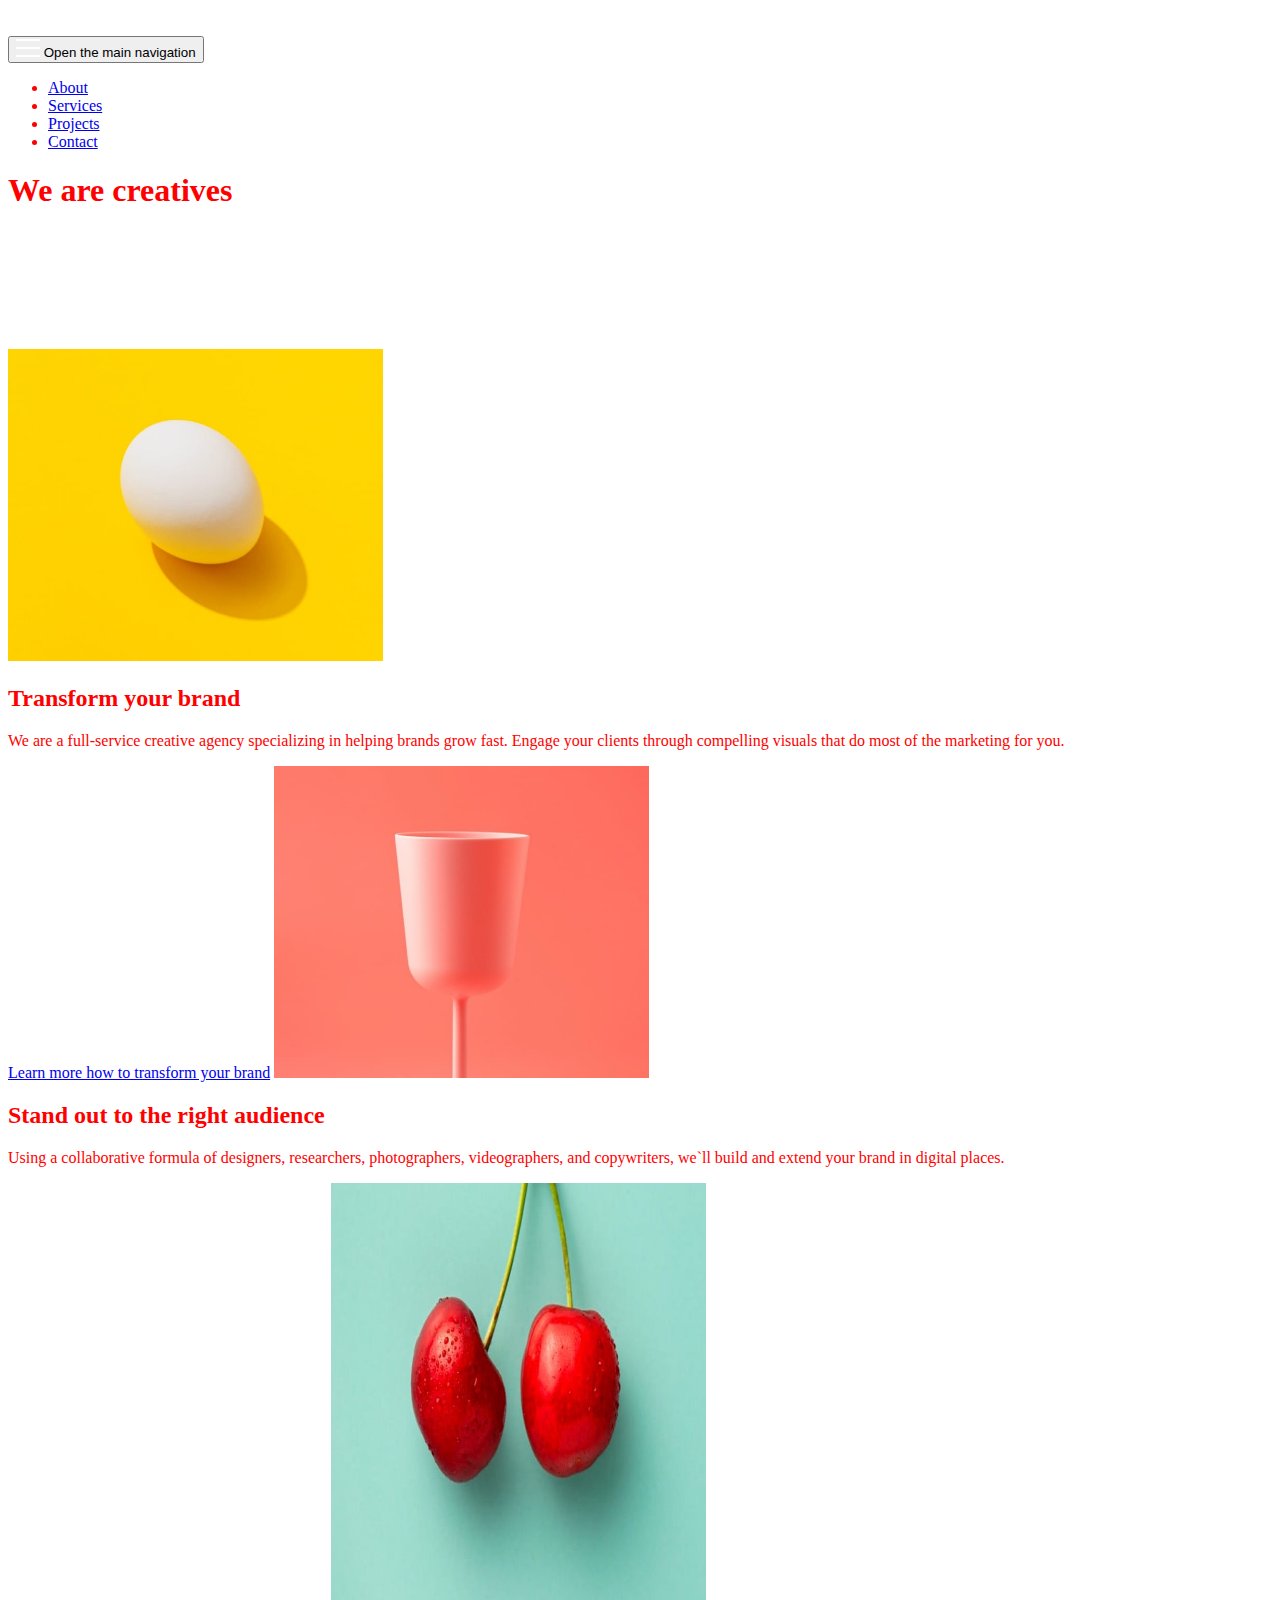
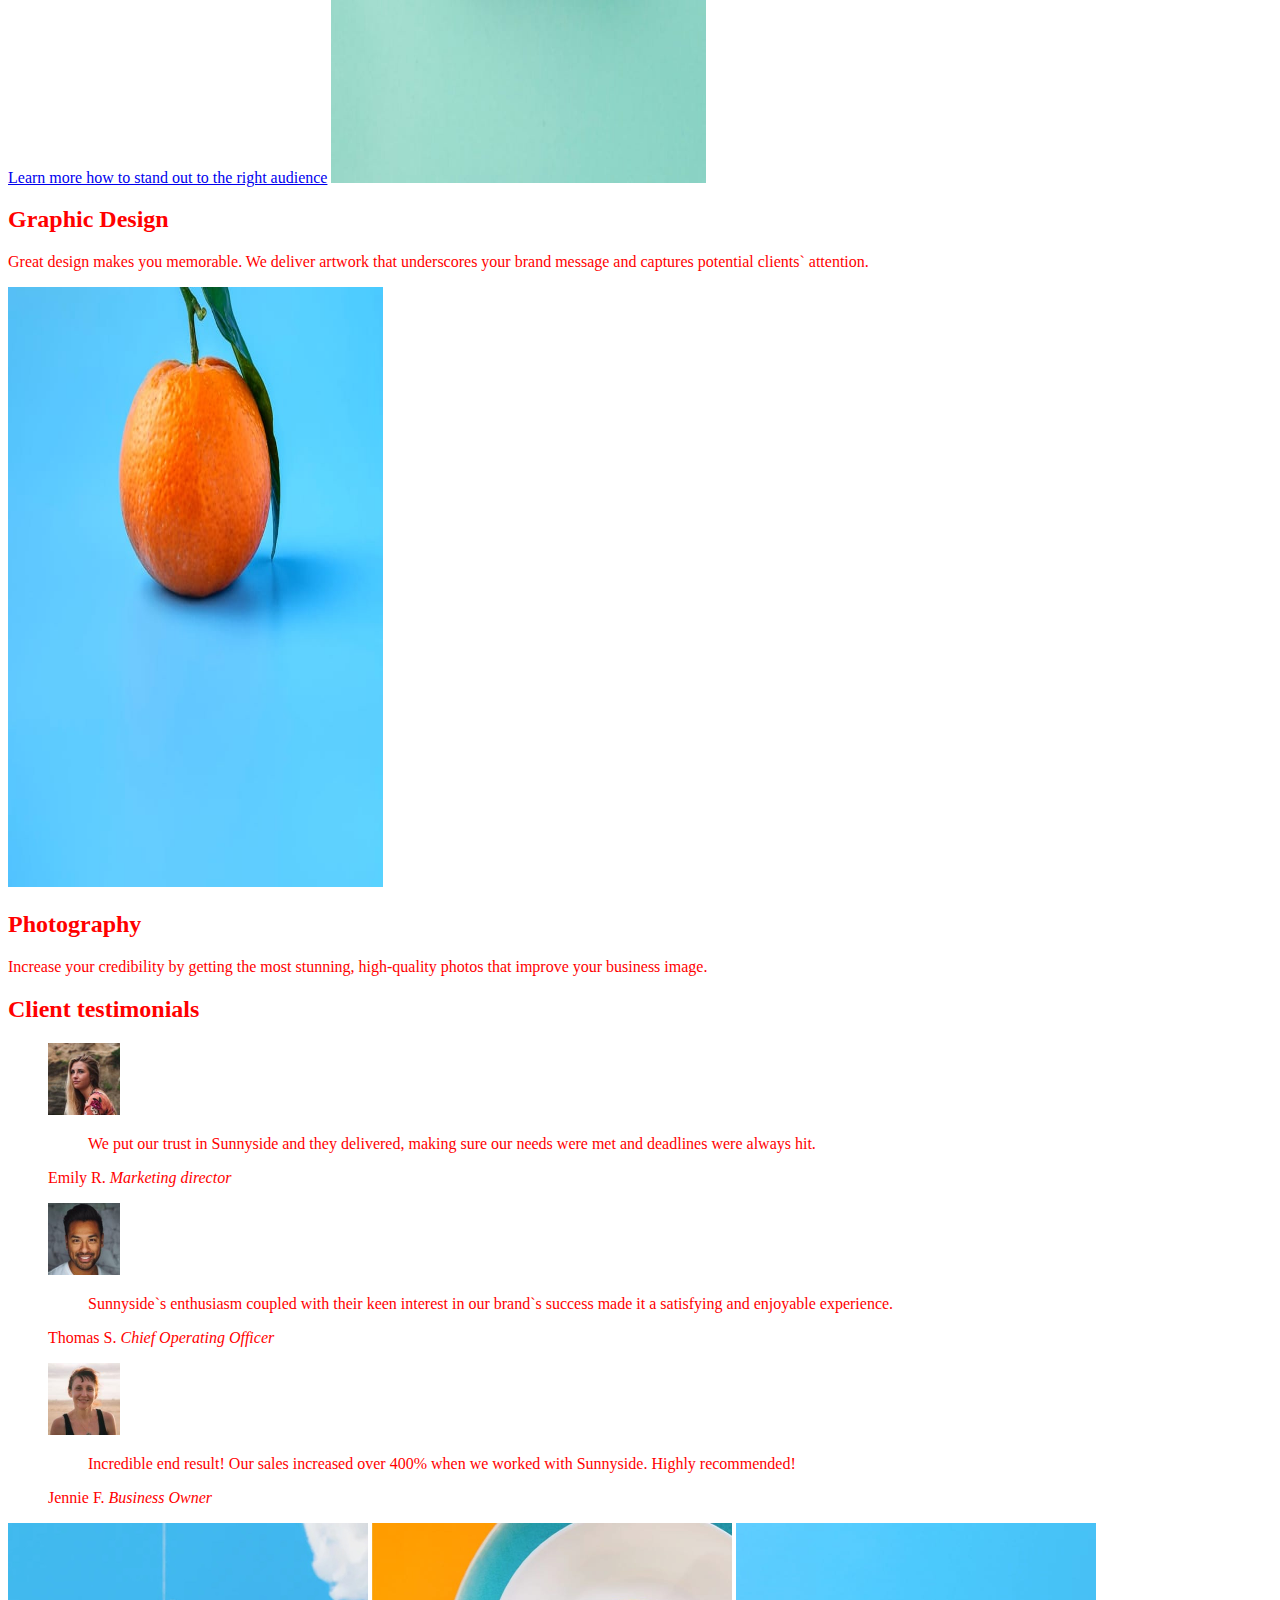
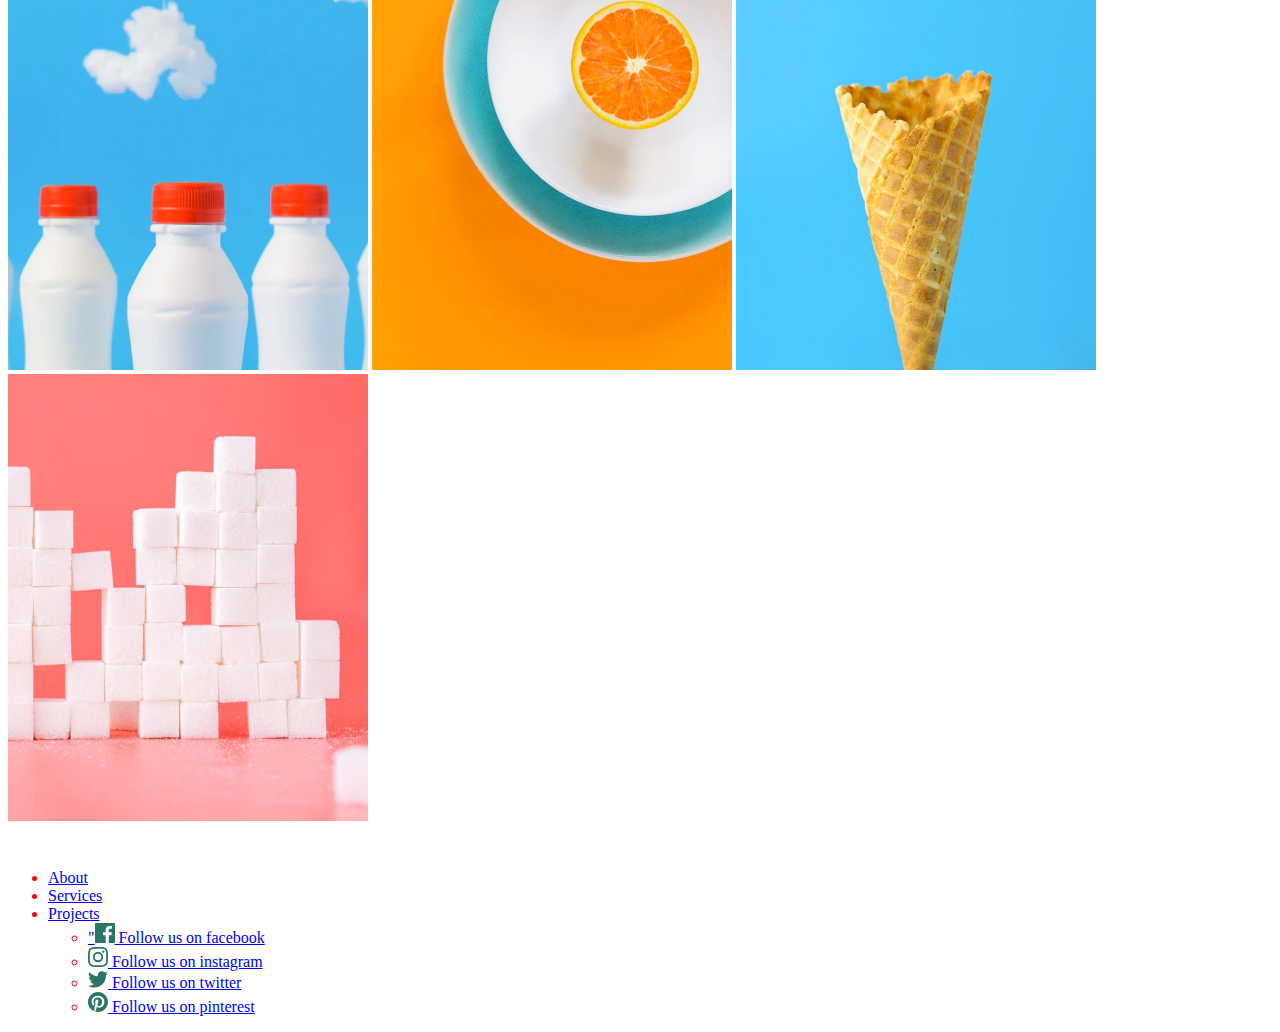
==== index.html @ 3a220e20 "chgg" ====
<!DOCTYPE html>
<html lang="en">
<head>
    <meta charset="UTF-8">
    <meta http-equiv="X-UA-Compatible" content="IE=edge">
    <meta name="viewport" content="width=device-width, initial-scale=1.0">
    <link rel="stylesheet" href="style.css">
    <title>Sunnyside</title>
</head>
<body >
    <header>
        <svg width="124" height="24" xmlns="http://www.w3.org/2000/svg"><path d="M5.857 18.708c1.638 0 2.995-.36 4.07-1.08 1.075-.721 1.613-1.769 1.613-3.144-.083-1.855-1.464-3.246-4.144-4.173l-1.44-.597c-.314-.1-.538-.198-.67-.298a.45.45 0 01-.198-.373c0-.414.273-.62.819-.62.678 0 1.182.347 1.513 1.043l3.698-1.044c-.893-2.22-2.614-3.329-5.162-3.329-1.522 0-2.788.398-3.797 1.193C1.15 7.08.645 8.116.645 9.39c0 .398.058.766.174 1.106.116.34.29.638.521.894.232.257.455.48.67.671.215.19.488.369.82.534.33.166.582.286.756.36.174.075.41.162.707.261l.422.15 1.49.546c.363.133.6.244.707.335a.449.449 0 01.16.36c0 .431-.404.647-1.215.647-1.191 0-1.903-.53-2.134-1.59L0 14.509c.463 2.8 2.416 4.2 5.857 4.2zm11.636 0c1.638 0 2.845-.63 3.623-1.888v1.615h5.112V5.366h-5.112v7.156c0 1.474-.505 2.21-1.514 2.21-1.026 0-1.539-.736-1.539-2.21V5.366h-5.112v7.653c0 3.793 1.514 5.69 4.542 5.69zm16.103-.273V11.28c0-1.475.504-2.212 1.513-2.212 1.026 0 1.54.737 1.54 2.212v7.155h5.111v-7.652c0-3.793-1.513-5.69-4.541-5.69-1.638 0-2.846.63-3.623 1.888V5.366h-5.113v13.069h5.113zm15.383 0V11.28c0-1.475.504-2.212 1.514-2.212 1.025 0 1.538.737 1.538 2.212v7.155h5.113v-7.652c0-3.793-1.514-5.69-4.542-5.69-1.638 0-2.846.63-3.623 1.888V5.366h-5.113v13.069h5.113zM64.958 24l8.289-18.634H67.91l-2.532 6.684-2.258-6.684h-5.584l5.435 11.802L59.944 24h5.014zm13.67-5.292c1.638 0 2.995-.36 4.07-1.08 1.076-.721 1.614-1.769 1.614-3.144-.083-1.855-1.465-3.246-4.145-4.173l-1.44-.597c-.314-.1-.537-.198-.67-.298a.45.45 0 01-.198-.373c0-.414.273-.62.819-.62.678 0 1.183.347 1.514 1.043l3.698-1.044c-.894-2.22-2.614-3.329-5.162-3.329-1.522 0-2.788.398-3.797 1.193-1.01.795-1.514 1.83-1.514 3.105 0 .398.058.766.173 1.106.116.34.29.638.522.894.231.257.455.48.67.671.215.19.488.369.819.534.33.166.583.286.757.36.173.075.41.162.707.261l.422.15 1.489.546c.364.133.6.244.707.335a.449.449 0 01.161.36c0 .431-.405.647-1.216.647-1.19 0-1.902-.53-2.134-1.59l-3.723.844c.464 2.8 2.416 4.2 5.857 4.2zm9.8-14.137c.91 0 1.613-.215 2.11-.646.495-.43.744-.977.744-1.64 0-.678-.24-1.23-.72-1.651C90.082.21 89.371 0 88.428 0c-.943 0-1.655.211-2.135.634-.48.422-.72.973-.72 1.652 0 .662.249 1.209.745 1.64.497.43 1.2.645 2.11.645zm2.556 13.864V5.366H85.87v13.069h5.113zm7.74.273c1.737 0 2.977-.63 3.722-1.888v1.615h5.112V.472h-5.112v6.534c-.745-1.275-1.985-1.913-3.723-1.913-1.753 0-3.214.642-4.38 1.926-1.166 1.283-1.75 2.91-1.75 4.882 0 1.97.584 3.598 1.75 4.882 1.166 1.283 2.627 1.925 4.38 1.925zm1.39-3.9c-.729 0-1.312-.274-1.75-.82-.439-.547-.658-1.243-.658-2.087 0-.845.215-1.54.645-2.087.447-.547 1.034-.82 1.762-.82s1.311.273 1.75.82c.438.546.657 1.242.657 2.087 0 .844-.219 1.54-.657 2.087-.439.546-1.022.82-1.75.82zm16.698 3.9c2.597 0 4.624-.754 6.08-2.26l-2.11-2.833c-1.042.845-2.217 1.267-3.524 1.267-.992 0-1.799-.224-2.42-.67-.62-.448-.93-.879-.93-1.293h9.604c.083-.298.124-.687.124-1.167 0-2.054-.674-3.677-2.022-4.87-1.349-1.193-3.073-1.789-5.175-1.789-2.25 0-4.028.671-5.335 2.013-1.307 1.341-1.961 2.956-1.961 4.844 0 1.938.69 3.549 2.072 4.833 1.382 1.283 3.247 1.925 5.597 1.925zm2.208-8.149h-5.112c.033-.613.298-1.08.794-1.404.496-.323 1.084-.484 1.762-.484.678 0 1.266.165 1.762.497.497.331.761.795.794 1.391z" fill="#FFF" fill-rule="nonzero"/></svg>
    <nav>
        <button type="button">
            <svg width="24" height="18" xmlns="http://www.w3.org/2000/svg">
                <path d="M24 16v2H0v-2h24zm0-8v2H0V8h24zm0-8v2H0V0h24z" fill="#FFF" fill-rule="evenodd"/>
            </svg>
            Open the main navigation
        </button>
        <ul>
            <li>
                <a href="#about">About</a>
            </li>
            <li>
                <a href="#services">Services</a>
            </li>
            <li>
                <a href="#projects">Projects</a>
            </li>
            <li>
                <a href="#contact">Contact</a>
            </li>
        </ul>
    </nav>
</header>
<main  aria-label="main">
    <section>
    <h1>We are creatives</h1>
    <svg width="36" height="114" xmlns="http://www.w3.org/2000/svg">
        <g stroke="#FFF" stroke-width="6" fill="none" fill-rule="evenodd" stroke-linecap="round" stroke-linejoin="round">
            <path d="M18 3v100M3 95.484l15 15 15-15"/>
        </g>
    </svg>
</section>
        <picture>
            <source media="(min-width: 800px)" srcset="assets/desktop/image-transform.jpg">
            <img src="assets/mobile/image-transform.jpg" width="375" height="312" alt="picture of an egg">
        </picture>

        <h2>
            Transform your brand
        </h2>
        <p>We are a full-service creative agency specializing in helping brands grow fast. 
            Engage your clients through compelling visuals that do most of the marketing for you.
        </p>
        <a href="#more">Learn more how to transform your brand</a>
        
        <picture>
            <source media="(min-width: 800px)" srcset="assets/desktop/image-stand-out.jpg">
            <img src="assets/mobile/image-stand-out.jpg" width="375" height="312" alt="stand out">
        </picture>
        <h2>
            Stand out to the right audience
        </h2>
        <p>Using a collaborative formula of designers, researchers, photographers, videographers, 
            and copywriters, we`ll build and extend your brand in digital places.
        </p>
        <a href="#more">Learn more how to stand out to the right audience</a>

        <picture>
            <source media="(min-width: 800px)" srcset="assets/desktop/image-graphic-design.jpg">
            <img src="assets/mobile/image-graphic-design.jpg" width="375" height="600" alt="graphic design">
        </picture>
        <h2>
            Graphic Design
        </h2>
        <p>Great design makes you memorable. We deliver artwork that underscores your brand message and captures 
                potential clients` attention.
        </p>
        <picture>
            <source media="(min-width: 800px)" srcset="assets/desktop/image-photography.jpg">
            <img src="assets/mobile/image-photography.jpg" width="375" height="600" alt="photo">
        </picture>
        <h2>
            Photography
        </h2>
         <p>
             Increase your credibility by getting the most stunning, high-quality photos that improve your business image.
        </p>

        <h2>Client testimonials</h2>
        <figure>
            <img src="assets/image-emily.jpg" width="72" height="72" alt="Emily R.">
        <blockquote>
            <p>We put our trust in Sunnyside and they delivered, making sure our needs were met and deadlines were always hit.</p>
        </blockquote>
                <figcaption>Emily R.
                    <cite>Marketing director</cite>
                </figcaption>
        </figure>
        

        <figure>
            <img src="assets/image-thomas.jpg" width="72" height="72" alt="Thomas S.">
        <blockquote>
            <p>Sunnyside`s enthusiasm coupled with their keen interest in our brand`s success made it a satisfying and enjoyable experience.</p>
        </blockquote>
                    <figcaption>Thomas S.
                        <cite>Chief Operating Officer</cite>
                    </figcaption>
                    
        </figure>

        <figure>
            <img src="assets/image-jennie.jpg" width="72" height="72" alt="Jennie F.">
        <blockquote>
            <p>Incredible end result! Our sales increased over 400% when we worked with Sunnyside. Highly recommended!</p>
        </blockquote>
                <figcaption>
                    Jennie F.
                    <cite>Business Owner</cite>
                </figcaption>
    </figure>

    <section>
        <picture>
            <source media="(min-width: 800px)" srcset="assets/desktop/image-gallery-milkbottles.jpg" width="360" height="447">
            <img src="assets/mobile/image-gallery-milkbottles.jpg" width="188" height="188" alt="milk">
        </picture>
        <picture>
            <source media="(min-width: 800px)" srcset="assets/desktop/image-gallery-orange.jpg" width="360" height="447">
            <img src="assets/mobile/image-gallery-orange.jpg" width="188" height="188" alt="orange">
        </picture>
        <picture>
            <source media="(min-width: 800px)" srcset="assets/desktop/image-gallery-cone.jpg" width="360" height="447">
            <img src="assets/mobile/image-gallery-cone.jpg"  width="188" height="188" alt="cone">
        </picture>
        <picture>
            <source media="(min-width: 800px)" srcset="assets/desktop/image-gallery-sugar-cubes.jpg" width="360" height="447">
            <img src="assets/mobile/image-gallery-sugar-cubes.jpg"  width="188" height="188" alt="sugar">
        </picture>
    </section>
        
</main>

<footer  aria-label="footer">
   <svg width="124" height="24" xmlns="http://www.w3.org/2000/svg"><path d="M5.857 18.708c1.638 0 2.995-.36 4.07-1.08 1.075-.721 1.613-1.769 1.613-3.144-.083-1.855-1.464-3.246-4.144-4.173l-1.44-.597c-.314-.1-.538-.198-.67-.298a.45.45 0 01-.198-.373c0-.414.273-.62.819-.62.678 0 1.182.347 1.513 1.043l3.698-1.044c-.893-2.22-2.614-3.329-5.162-3.329-1.522 0-2.788.398-3.797 1.193C1.15 7.08.645 8.116.645 9.39c0 .398.058.766.174 1.106.116.34.29.638.521.894.232.257.455.48.67.671.215.19.488.369.82.534.33.166.582.286.756.36.174.075.41.162.707.261l.422.15 1.49.546c.363.133.6.244.707.335a.449.449 0 01.16.36c0 .431-.404.647-1.215.647-1.191 0-1.903-.53-2.134-1.59L0 14.509c.463 2.8 2.416 4.2 5.857 4.2zm11.636 0c1.638 0 2.845-.63 3.623-1.888v1.615h5.112V5.366h-5.112v7.156c0 1.474-.505 2.21-1.514 2.21-1.026 0-1.539-.736-1.539-2.21V5.366h-5.112v7.653c0 3.793 1.514 5.69 4.542 5.69zm16.103-.273V11.28c0-1.475.504-2.212 1.513-2.212 1.026 0 1.54.737 1.54 2.212v7.155h5.111v-7.652c0-3.793-1.513-5.69-4.541-5.69-1.638 0-2.846.63-3.623 1.888V5.366h-5.113v13.069h5.113zm15.383 0V11.28c0-1.475.504-2.212 1.514-2.212 1.025 0 1.538.737 1.538 2.212v7.155h5.113v-7.652c0-3.793-1.514-5.69-4.542-5.69-1.638 0-2.846.63-3.623 1.888V5.366h-5.113v13.069h5.113zM64.958 24l8.289-18.634H67.91l-2.532 6.684-2.258-6.684h-5.584l5.435 11.802L59.944 24h5.014zm13.67-5.292c1.638 0 2.995-.36 4.07-1.08 1.076-.721 1.614-1.769 1.614-3.144-.083-1.855-1.465-3.246-4.145-4.173l-1.44-.597c-.314-.1-.537-.198-.67-.298a.45.45 0 01-.198-.373c0-.414.273-.62.819-.62.678 0 1.183.347 1.514 1.043l3.698-1.044c-.894-2.22-2.614-3.329-5.162-3.329-1.522 0-2.788.398-3.797 1.193-1.01.795-1.514 1.83-1.514 3.105 0 .398.058.766.173 1.106.116.34.29.638.522.894.231.257.455.48.67.671.215.19.488.369.819.534.33.166.583.286.757.36.173.075.41.162.707.261l.422.15 1.489.546c.364.133.6.244.707.335a.449.449 0 01.161.36c0 .431-.405.647-1.216.647-1.19 0-1.902-.53-2.134-1.59l-3.723.844c.464 2.8 2.416 4.2 5.857 4.2zm9.8-14.137c.91 0 1.613-.215 2.11-.646.495-.43.744-.977.744-1.64 0-.678-.24-1.23-.72-1.651C90.082.21 89.371 0 88.428 0c-.943 0-1.655.211-2.135.634-.48.422-.72.973-.72 1.652 0 .662.249 1.209.745 1.64.497.43 1.2.645 2.11.645zm2.556 13.864V5.366H85.87v13.069h5.113zm7.74.273c1.737 0 2.977-.63 3.722-1.888v1.615h5.112V.472h-5.112v6.534c-.745-1.275-1.985-1.913-3.723-1.913-1.753 0-3.214.642-4.38 1.926-1.166 1.283-1.75 2.91-1.75 4.882 0 1.97.584 3.598 1.75 4.882 1.166 1.283 2.627 1.925 4.38 1.925zm1.39-3.9c-.729 0-1.312-.274-1.75-.82-.439-.547-.658-1.243-.658-2.087 0-.845.215-1.54.645-2.087.447-.547 1.034-.82 1.762-.82s1.311.273 1.75.82c.438.546.657 1.242.657 2.087 0 .844-.219 1.54-.657 2.087-.439.546-1.022.82-1.75.82zm16.698 3.9c2.597 0 4.624-.754 6.08-2.26l-2.11-2.833c-1.042.845-2.217 1.267-3.524 1.267-.992 0-1.799-.224-2.42-.67-.62-.448-.93-.879-.93-1.293h9.604c.083-.298.124-.687.124-1.167 0-2.054-.674-3.677-2.022-4.87-1.349-1.193-3.073-1.789-5.175-1.789-2.25 0-4.028.671-5.335 2.013-1.307 1.341-1.961 2.956-1.961 4.844 0 1.938.69 3.549 2.072 4.833 1.382 1.283 3.247 1.925 5.597 1.925zm2.208-8.149h-5.112c.033-.613.298-1.08.794-1.404.496-.323 1.084-.484 1.762-.484.678 0 1.266.165 1.762.497.497.331.761.795.794 1.391z" fill="#FFF" fill-rule="nonzero"/></svg>
    <ul>
        <li>
            <a href="#about">About</a>
        </li>
        <li>
            <a href="#services">Services</a>
        </li>
        <li>
            <a href="#projects">Projects</a>
        </li>

        <nav aria-label="social">
            <ul>
                <li>
                    <a href="https://www.facebook.com/" target="blank">
                        "<svg width="20" height="20" xmlns="http://www.w3.org/2000/svg">
                            <path d="M18.896 0H1.104C.494 0 0 .494 0 1.104v17.793C0 19.506.494 20 1.104 20h9.58v-7.745H8.076V9.237h2.606V7.01c0-2.583 1.578-3.99 3.883-3.99 1.104 0 2.052.082 2.329.119v2.7h-1.598c-1.254 0-1.496.597-1.496 1.47v1.928h2.989l-.39 3.018h-2.6V20h5.098c.608 0 1.102-.494 1.102-1.104V1.104C20 .494 19.506 0 18.896 0z" fill="#2C7566" fill-rule="nonzero"/>
                        </svg>
                    Follow us on facebook</a>
                </li>
                <li>
                    <a href="https://www.instagram.com/" target="blank">
                        <svg width="20" height="20" xmlns="http://www.w3.org/2000/svg">
                            <path d="M10 1.802c2.67 0 2.987.01 4.042.059 2.71.123 3.975 1.409 4.099 4.099.048 1.054.057 1.37.057 4.04 0 2.672-.01 2.988-.057 4.042-.124 2.687-1.387 3.975-4.1 4.099-1.054.048-1.37.058-4.041.058-2.67 0-2.987-.01-4.04-.058-2.718-.124-3.977-1.416-4.1-4.1-.048-1.054-.058-1.37-.058-4.041 0-2.67.01-2.986.058-4.04.124-2.69 1.387-3.977 4.1-4.1 1.054-.048 1.37-.058 4.04-.058zM10 0C7.284 0 6.944.012 5.877.06 2.246.227.227 2.242.061 5.877.01 6.944 0 7.284 0 10s.012 3.057.06 4.123c.167 3.632 2.182 5.65 5.817 5.817 1.067.048 1.407.06 4.123.06s3.057-.012 4.123-.06c3.629-.167 5.652-2.182 5.816-5.817.05-1.066.061-1.407.061-4.123s-.012-3.056-.06-4.122C19.777 2.249 17.76.228 14.124.06 13.057.01 12.716 0 10 0zm0 4.865a5.135 5.135 0 100 10.27 5.135 5.135 0 000-10.27zm0 8.468a3.333 3.333 0 110-6.666 3.333 3.333 0 010 6.666zm5.338-9.87a1.2 1.2 0 100 2.4 1.2 1.2 0 000-2.4z" fill="#2C7566" fill-rule="nonzero"/>
                        </svg>
                        Follow us on instagram
                    </a>
                </li>
                <li>
                    <a href="https://www.twitter.com/" target="blank"><svg width="20" height="17" xmlns="http://www.w3.org/2000/svg">
                        <path d="M20 2.172a8.192 8.192 0 01-2.357.646 4.11 4.11 0 001.805-2.27 8.22 8.22 0 01-2.606.996A4.096 4.096 0 0013.847.248c-2.65 0-4.596 2.472-3.998 5.037A11.648 11.648 0 011.392 1a4.109 4.109 0 001.27 5.478 4.086 4.086 0 01-1.858-.513c-.045 1.9 1.318 3.679 3.291 4.075a4.113 4.113 0 01-1.853.07 4.106 4.106 0 003.833 2.849A8.25 8.25 0 010 14.658a11.616 11.616 0 006.29 1.843c7.618 0 11.923-6.434 11.663-12.205A8.354 8.354 0 0020 2.172z" fill="#2C7566" fill-rule="nonzero"/>
                    </svg>
                    Follow us on twitter</a>
                </li>
                <li>
                    <a href="https://www.pinterest.com/" target="blank"><svg width="20" height="20" xmlns="http://www.w3.org/2000/svg">
                        <path d="M10 0C4.477 0 0 4.477 0 10c0 4.237 2.636 7.855 6.356 9.312-.088-.791-.167-2.005.035-2.868.181-.78 1.172-4.97 1.172-4.97s-.299-.6-.299-1.486c0-1.39.806-2.428 1.81-2.428.852 0 1.264.64 1.264 1.408 0 .858-.546 2.14-.828 3.33-.236.995.5 1.807 1.48 1.807 1.778 0 3.144-1.874 3.144-4.58 0-2.393-1.72-4.068-4.176-4.068-2.845 0-4.516 2.135-4.516 4.34 0 .859.331 1.781.745 2.281a.3.3 0 01.069.288l-.278 1.133c-.044.183-.145.223-.335.134-1.249-.581-2.03-2.407-2.03-3.874 0-3.154 2.292-6.052 6.608-6.052 3.469 0 6.165 2.473 6.165 5.776 0 3.447-2.173 6.22-5.19 6.22-1.013 0-1.965-.525-2.291-1.148l-.623 2.378c-.226.869-.835 1.958-1.244 2.621.937.29 1.931.446 2.962.446 5.523 0 10-4.477 10-10S15.523 0 10 0z" fill="#2C7566" fill-rule="nonzero"/>
                    </svg>
                    Follow us on pinterest</a>
                </li>
            </ul>
        </nav>
</footer>

</body>
</html>
---- style.css ----
html {
    color:red
}
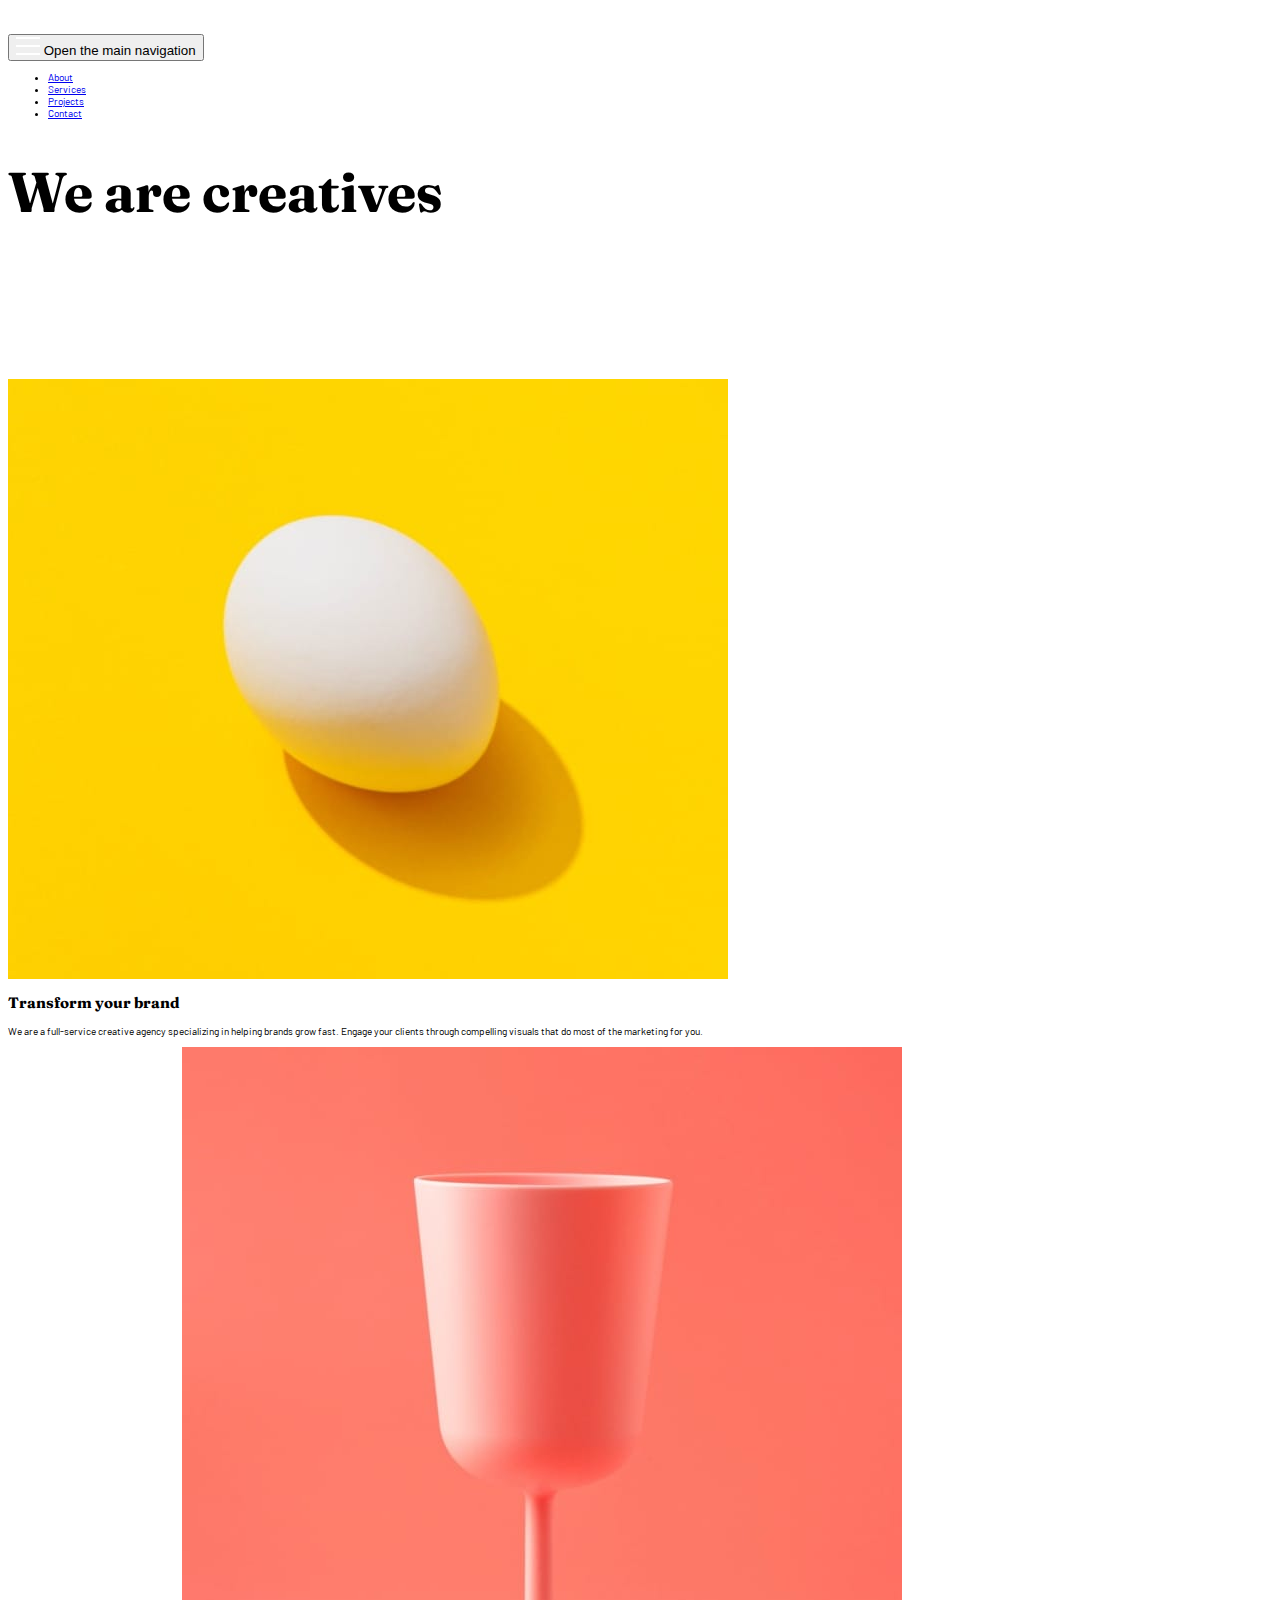
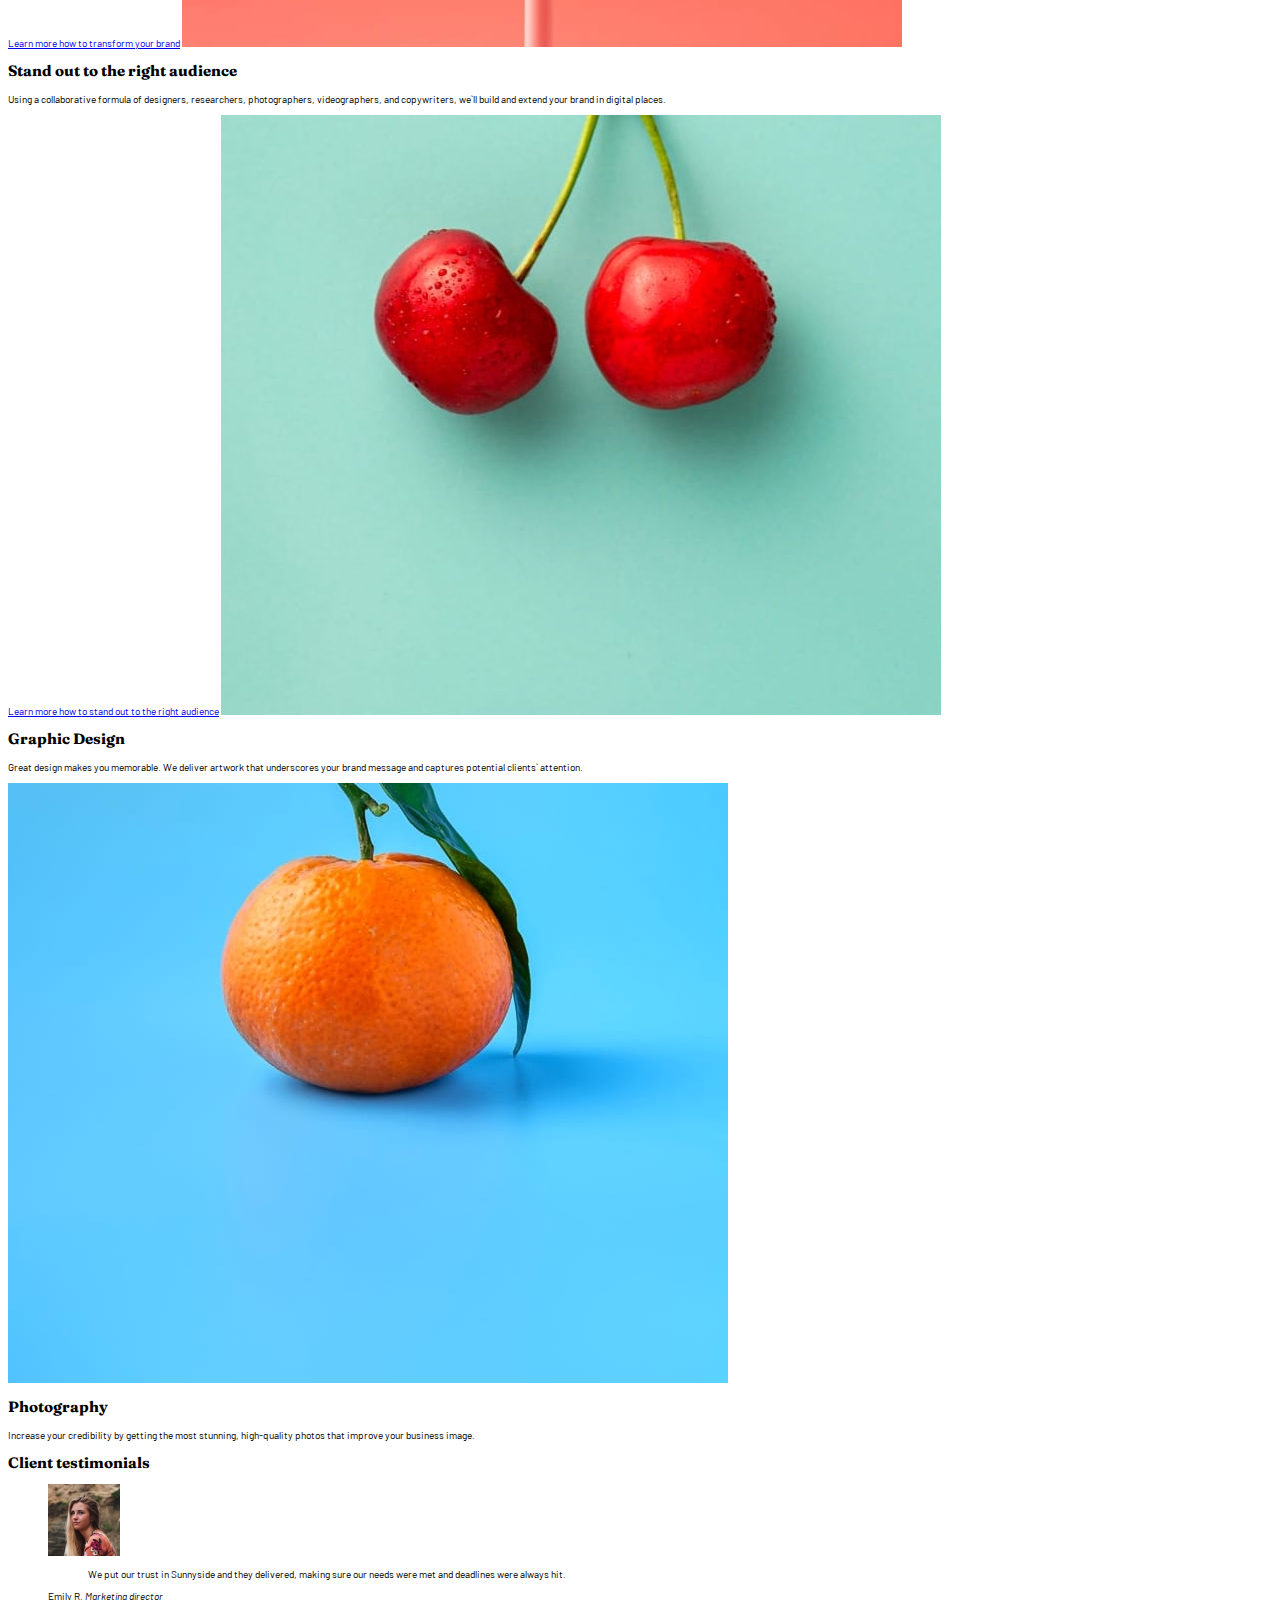
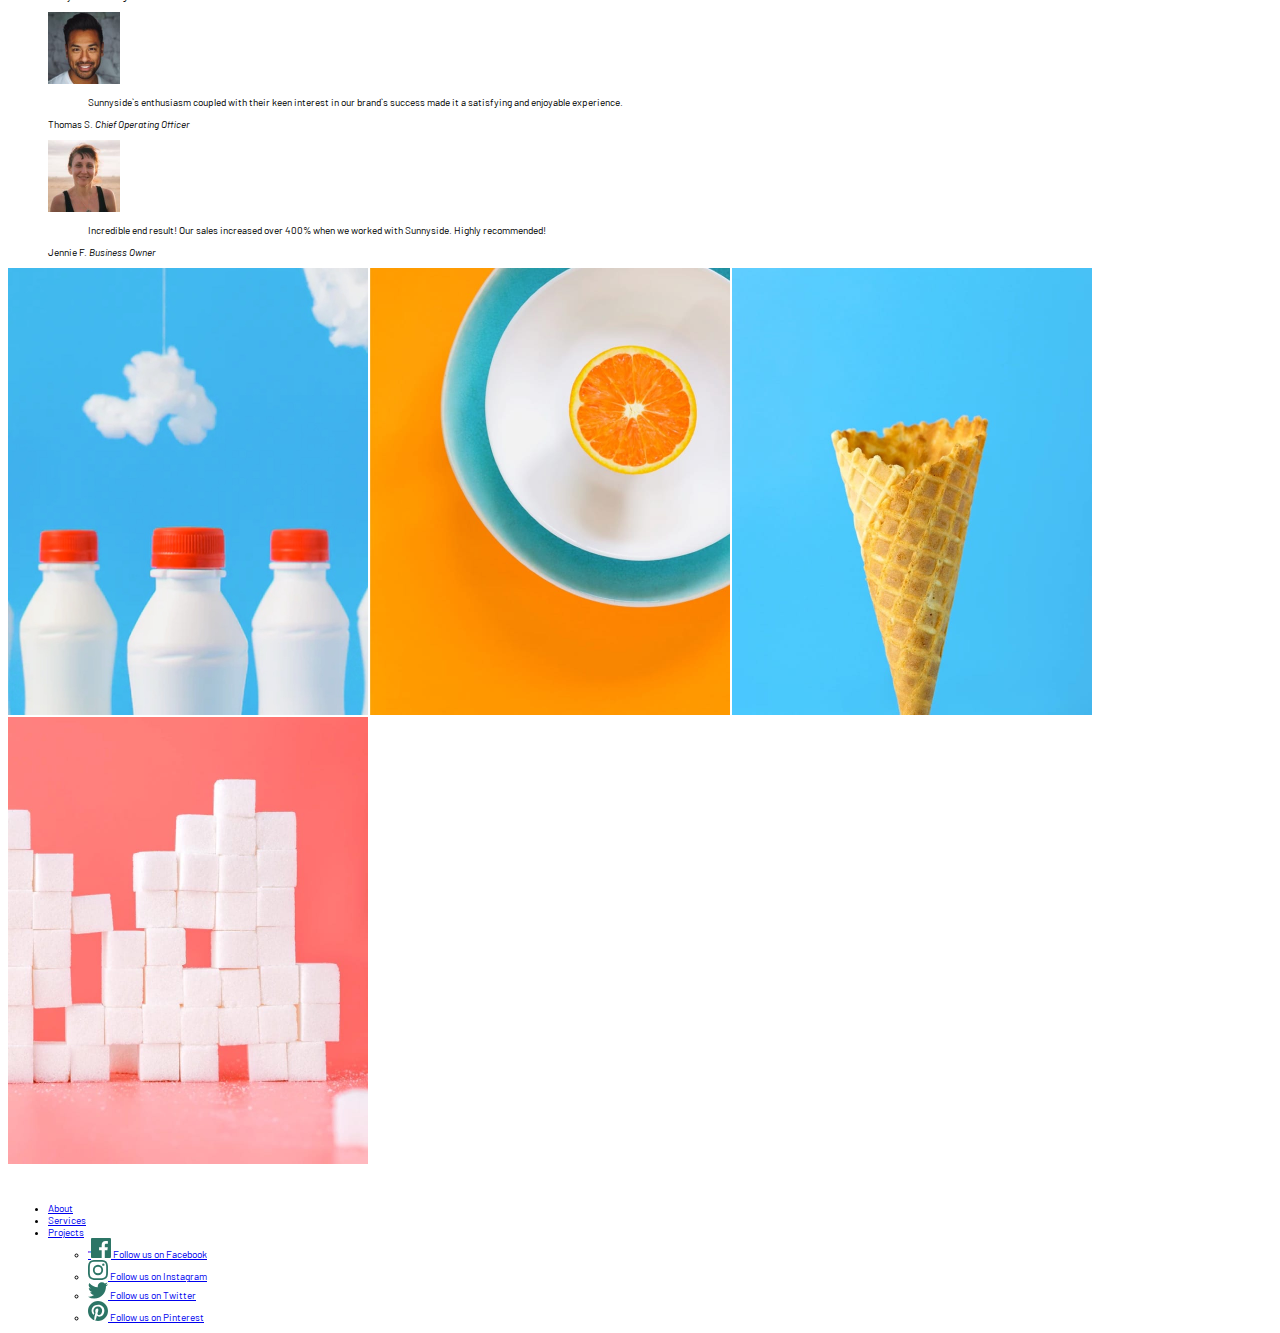
==== commit f95fa6a9: "chng" ====
--- a/index.html
+++ b/index.html
@@ -4,13 +4,17 @@
     <meta charset="UTF-8">
     <meta http-equiv="X-UA-Compatible" content="IE=edge">
     <meta name="viewport" content="width=device-width, initial-scale=1.0">
+    <title>Sunnyside</title>
+    <link rel="preconnect" href="https://fonts.googleapis.com">
+    <link rel="preconnect" href="https://fonts.gstatic.com" crossorigin>
+    <link href="https://fonts.googleapis.com/css2?family=Barlow:wght@600&family=Fraunces:wght@700;900&display=swap" rel="stylesheet">
     <link rel="stylesheet" href="style.css">
-    <title>Sunnyside</title>
 </head>
+
 <body >
     <header>
         <svg width="124" height="24" xmlns="http://www.w3.org/2000/svg"><path d="M5.857 18.708c1.638 0 2.995-.36 4.07-1.08 1.075-.721 1.613-1.769 1.613-3.144-.083-1.855-1.464-3.246-4.144-4.173l-1.44-.597c-.314-.1-.538-.198-.67-.298a.45.45 0 01-.198-.373c0-.414.273-.62.819-.62.678 0 1.182.347 1.513 1.043l3.698-1.044c-.893-2.22-2.614-3.329-5.162-3.329-1.522 0-2.788.398-3.797 1.193C1.15 7.08.645 8.116.645 9.39c0 .398.058.766.174 1.106.116.34.29.638.521.894.232.257.455.48.67.671.215.19.488.369.82.534.33.166.582.286.756.36.174.075.41.162.707.261l.422.15 1.49.546c.363.133.6.244.707.335a.449.449 0 01.16.36c0 .431-.404.647-1.215.647-1.191 0-1.903-.53-2.134-1.59L0 14.509c.463 2.8 2.416 4.2 5.857 4.2zm11.636 0c1.638 0 2.845-.63 3.623-1.888v1.615h5.112V5.366h-5.112v7.156c0 1.474-.505 2.21-1.514 2.21-1.026 0-1.539-.736-1.539-2.21V5.366h-5.112v7.653c0 3.793 1.514 5.69 4.542 5.69zm16.103-.273V11.28c0-1.475.504-2.212 1.513-2.212 1.026 0 1.54.737 1.54 2.212v7.155h5.111v-7.652c0-3.793-1.513-5.69-4.541-5.69-1.638 0-2.846.63-3.623 1.888V5.366h-5.113v13.069h5.113zm15.383 0V11.28c0-1.475.504-2.212 1.514-2.212 1.025 0 1.538.737 1.538 2.212v7.155h5.113v-7.652c0-3.793-1.514-5.69-4.542-5.69-1.638 0-2.846.63-3.623 1.888V5.366h-5.113v13.069h5.113zM64.958 24l8.289-18.634H67.91l-2.532 6.684-2.258-6.684h-5.584l5.435 11.802L59.944 24h5.014zm13.67-5.292c1.638 0 2.995-.36 4.07-1.08 1.076-.721 1.614-1.769 1.614-3.144-.083-1.855-1.465-3.246-4.145-4.173l-1.44-.597c-.314-.1-.537-.198-.67-.298a.45.45 0 01-.198-.373c0-.414.273-.62.819-.62.678 0 1.183.347 1.514 1.043l3.698-1.044c-.894-2.22-2.614-3.329-5.162-3.329-1.522 0-2.788.398-3.797 1.193-1.01.795-1.514 1.83-1.514 3.105 0 .398.058.766.173 1.106.116.34.29.638.522.894.231.257.455.48.67.671.215.19.488.369.819.534.33.166.583.286.757.36.173.075.41.162.707.261l.422.15 1.489.546c.364.133.6.244.707.335a.449.449 0 01.161.36c0 .431-.405.647-1.216.647-1.19 0-1.902-.53-2.134-1.59l-3.723.844c.464 2.8 2.416 4.2 5.857 4.2zm9.8-14.137c.91 0 1.613-.215 2.11-.646.495-.43.744-.977.744-1.64 0-.678-.24-1.23-.72-1.651C90.082.21 89.371 0 88.428 0c-.943 0-1.655.211-2.135.634-.48.422-.72.973-.72 1.652 0 .662.249 1.209.745 1.64.497.43 1.2.645 2.11.645zm2.556 13.864V5.366H85.87v13.069h5.113zm7.74.273c1.737 0 2.977-.63 3.722-1.888v1.615h5.112V.472h-5.112v6.534c-.745-1.275-1.985-1.913-3.723-1.913-1.753 0-3.214.642-4.38 1.926-1.166 1.283-1.75 2.91-1.75 4.882 0 1.97.584 3.598 1.75 4.882 1.166 1.283 2.627 1.925 4.38 1.925zm1.39-3.9c-.729 0-1.312-.274-1.75-.82-.439-.547-.658-1.243-.658-2.087 0-.845.215-1.54.645-2.087.447-.547 1.034-.82 1.762-.82s1.311.273 1.75.82c.438.546.657 1.242.657 2.087 0 .844-.219 1.54-.657 2.087-.439.546-1.022.82-1.75.82zm16.698 3.9c2.597 0 4.624-.754 6.08-2.26l-2.11-2.833c-1.042.845-2.217 1.267-3.524 1.267-.992 0-1.799-.224-2.42-.67-.62-.448-.93-.879-.93-1.293h9.604c.083-.298.124-.687.124-1.167 0-2.054-.674-3.677-2.022-4.87-1.349-1.193-3.073-1.789-5.175-1.789-2.25 0-4.028.671-5.335 2.013-1.307 1.341-1.961 2.956-1.961 4.844 0 1.938.69 3.549 2.072 4.833 1.382 1.283 3.247 1.925 5.597 1.925zm2.208-8.149h-5.112c.033-.613.298-1.08.794-1.404.496-.323 1.084-.484 1.762-.484.678 0 1.266.165 1.762.497.497.331.761.795.794 1.391z" fill="#FFF" fill-rule="nonzero"/></svg>
-    <nav>
+    <nav aria-label="Main">
         <button type="button">
             <svg width="24" height="18" xmlns="http://www.w3.org/2000/svg">
                 <path d="M24 16v2H0v-2h24zm0-8v2H0V8h24zm0-8v2H0V0h24z" fill="#FFF" fill-rule="evenodd"/>
@@ -33,7 +37,7 @@
         </ul>
     </nav>
 </header>
-<main  aria-label="main">
+<main>
     <section>
     <h1>We are creatives</h1>
     <svg width="36" height="114" xmlns="http://www.w3.org/2000/svg">
@@ -43,7 +47,7 @@
     </svg>
 </section>
         <picture>
-            <source media="(min-width: 800px)" srcset="assets/desktop/image-transform.jpg">
+            <source media="(min-width: 800px)" srcset="assets/desktop/image-transform.jpg" width="720" height="600">
             <img src="assets/mobile/image-transform.jpg" width="375" height="312" alt="picture of an egg">
         </picture>
 
@@ -56,7 +60,7 @@
         <a href="#more">Learn more how to transform your brand</a>
         
         <picture>
-            <source media="(min-width: 800px)" srcset="assets/desktop/image-stand-out.jpg">
+            <source media="(min-width: 800px)" srcset="assets/desktop/image-stand-out.jpg" width="720" height="600">
             <img src="assets/mobile/image-stand-out.jpg" width="375" height="312" alt="stand out">
         </picture>
         <h2>
@@ -68,7 +72,7 @@
         <a href="#more">Learn more how to stand out to the right audience</a>
 
         <picture>
-            <source media="(min-width: 800px)" srcset="assets/desktop/image-graphic-design.jpg">
+            <source media="(min-width: 800px)" srcset="assets/desktop/image-graphic-design.jpg" width="720" height="600">
             <img src="assets/mobile/image-graphic-design.jpg" width="375" height="600" alt="graphic design">
         </picture>
         <h2>
@@ -78,7 +82,7 @@
                 potential clients` attention.
         </p>
         <picture>
-            <source media="(min-width: 800px)" srcset="assets/desktop/image-photography.jpg">
+            <source media="(min-width: 800px)" srcset="assets/desktop/image-photography.jpg" width="720" height="600">
             <img src="assets/mobile/image-photography.jpg" width="375" height="600" alt="photo">
         </picture>
         <h2>
@@ -122,7 +126,7 @@
                 </figcaption>
     </figure>
 
-    <section>
+    
         <picture>
             <source media="(min-width: 800px)" srcset="assets/desktop/image-gallery-milkbottles.jpg" width="360" height="447">
             <img src="assets/mobile/image-gallery-milkbottles.jpg" width="188" height="188" alt="milk">
@@ -139,11 +143,11 @@
             <source media="(min-width: 800px)" srcset="assets/desktop/image-gallery-sugar-cubes.jpg" width="360" height="447">
             <img src="assets/mobile/image-gallery-sugar-cubes.jpg"  width="188" height="188" alt="sugar">
         </picture>
-    </section>
+   
         
 </main>
 
-<footer  aria-label="footer">
+<footer  aria-label="Footer">
    <svg width="124" height="24" xmlns="http://www.w3.org/2000/svg"><path d="M5.857 18.708c1.638 0 2.995-.36 4.07-1.08 1.075-.721 1.613-1.769 1.613-3.144-.083-1.855-1.464-3.246-4.144-4.173l-1.44-.597c-.314-.1-.538-.198-.67-.298a.45.45 0 01-.198-.373c0-.414.273-.62.819-.62.678 0 1.182.347 1.513 1.043l3.698-1.044c-.893-2.22-2.614-3.329-5.162-3.329-1.522 0-2.788.398-3.797 1.193C1.15 7.08.645 8.116.645 9.39c0 .398.058.766.174 1.106.116.34.29.638.521.894.232.257.455.48.67.671.215.19.488.369.82.534.33.166.582.286.756.36.174.075.41.162.707.261l.422.15 1.49.546c.363.133.6.244.707.335a.449.449 0 01.16.36c0 .431-.404.647-1.215.647-1.191 0-1.903-.53-2.134-1.59L0 14.509c.463 2.8 2.416 4.2 5.857 4.2zm11.636 0c1.638 0 2.845-.63 3.623-1.888v1.615h5.112V5.366h-5.112v7.156c0 1.474-.505 2.21-1.514 2.21-1.026 0-1.539-.736-1.539-2.21V5.366h-5.112v7.653c0 3.793 1.514 5.69 4.542 5.69zm16.103-.273V11.28c0-1.475.504-2.212 1.513-2.212 1.026 0 1.54.737 1.54 2.212v7.155h5.111v-7.652c0-3.793-1.513-5.69-4.541-5.69-1.638 0-2.846.63-3.623 1.888V5.366h-5.113v13.069h5.113zm15.383 0V11.28c0-1.475.504-2.212 1.514-2.212 1.025 0 1.538.737 1.538 2.212v7.155h5.113v-7.652c0-3.793-1.514-5.69-4.542-5.69-1.638 0-2.846.63-3.623 1.888V5.366h-5.113v13.069h5.113zM64.958 24l8.289-18.634H67.91l-2.532 6.684-2.258-6.684h-5.584l5.435 11.802L59.944 24h5.014zm13.67-5.292c1.638 0 2.995-.36 4.07-1.08 1.076-.721 1.614-1.769 1.614-3.144-.083-1.855-1.465-3.246-4.145-4.173l-1.44-.597c-.314-.1-.537-.198-.67-.298a.45.45 0 01-.198-.373c0-.414.273-.62.819-.62.678 0 1.183.347 1.514 1.043l3.698-1.044c-.894-2.22-2.614-3.329-5.162-3.329-1.522 0-2.788.398-3.797 1.193-1.01.795-1.514 1.83-1.514 3.105 0 .398.058.766.173 1.106.116.34.29.638.522.894.231.257.455.48.67.671.215.19.488.369.819.534.33.166.583.286.757.36.173.075.41.162.707.261l.422.15 1.489.546c.364.133.6.244.707.335a.449.449 0 01.161.36c0 .431-.405.647-1.216.647-1.19 0-1.902-.53-2.134-1.59l-3.723.844c.464 2.8 2.416 4.2 5.857 4.2zm9.8-14.137c.91 0 1.613-.215 2.11-.646.495-.43.744-.977.744-1.64 0-.678-.24-1.23-.72-1.651C90.082.21 89.371 0 88.428 0c-.943 0-1.655.211-2.135.634-.48.422-.72.973-.72 1.652 0 .662.249 1.209.745 1.64.497.43 1.2.645 2.11.645zm2.556 13.864V5.366H85.87v13.069h5.113zm7.74.273c1.737 0 2.977-.63 3.722-1.888v1.615h5.112V.472h-5.112v6.534c-.745-1.275-1.985-1.913-3.723-1.913-1.753 0-3.214.642-4.38 1.926-1.166 1.283-1.75 2.91-1.75 4.882 0 1.97.584 3.598 1.75 4.882 1.166 1.283 2.627 1.925 4.38 1.925zm1.39-3.9c-.729 0-1.312-.274-1.75-.82-.439-.547-.658-1.243-.658-2.087 0-.845.215-1.54.645-2.087.447-.547 1.034-.82 1.762-.82s1.311.273 1.75.82c.438.546.657 1.242.657 2.087 0 .844-.219 1.54-.657 2.087-.439.546-1.022.82-1.75.82zm16.698 3.9c2.597 0 4.624-.754 6.08-2.26l-2.11-2.833c-1.042.845-2.217 1.267-3.524 1.267-.992 0-1.799-.224-2.42-.67-.62-.448-.93-.879-.93-1.293h9.604c.083-.298.124-.687.124-1.167 0-2.054-.674-3.677-2.022-4.87-1.349-1.193-3.073-1.789-5.175-1.789-2.25 0-4.028.671-5.335 2.013-1.307 1.341-1.961 2.956-1.961 4.844 0 1.938.69 3.549 2.072 4.833 1.382 1.283 3.247 1.925 5.597 1.925zm2.208-8.149h-5.112c.033-.613.298-1.08.794-1.404.496-.323 1.084-.484 1.762-.484.678 0 1.266.165 1.762.497.497.331.761.795.794 1.391z" fill="#FFF" fill-rule="nonzero"/></svg>
     <ul>
         <li>
@@ -156,34 +160,34 @@
             <a href="#projects">Projects</a>
         </li>
 
-        <nav aria-label="social">
+        <nav aria-label="Social">
             <ul>
                 <li>
                     <a href="https://www.facebook.com/" target="blank">
                         "<svg width="20" height="20" xmlns="http://www.w3.org/2000/svg">
                             <path d="M18.896 0H1.104C.494 0 0 .494 0 1.104v17.793C0 19.506.494 20 1.104 20h9.58v-7.745H8.076V9.237h2.606V7.01c0-2.583 1.578-3.99 3.883-3.99 1.104 0 2.052.082 2.329.119v2.7h-1.598c-1.254 0-1.496.597-1.496 1.47v1.928h2.989l-.39 3.018h-2.6V20h5.098c.608 0 1.102-.494 1.102-1.104V1.104C20 .494 19.506 0 18.896 0z" fill="#2C7566" fill-rule="nonzero"/>
                         </svg>
-                    Follow us on facebook</a>
+                    Follow us on Facebook</a>
                 </li>
                 <li>
                     <a href="https://www.instagram.com/" target="blank">
                         <svg width="20" height="20" xmlns="http://www.w3.org/2000/svg">
                             <path d="M10 1.802c2.67 0 2.987.01 4.042.059 2.71.123 3.975 1.409 4.099 4.099.048 1.054.057 1.37.057 4.04 0 2.672-.01 2.988-.057 4.042-.124 2.687-1.387 3.975-4.1 4.099-1.054.048-1.37.058-4.041.058-2.67 0-2.987-.01-4.04-.058-2.718-.124-3.977-1.416-4.1-4.1-.048-1.054-.058-1.37-.058-4.041 0-2.67.01-2.986.058-4.04.124-2.69 1.387-3.977 4.1-4.1 1.054-.048 1.37-.058 4.04-.058zM10 0C7.284 0 6.944.012 5.877.06 2.246.227.227 2.242.061 5.877.01 6.944 0 7.284 0 10s.012 3.057.06 4.123c.167 3.632 2.182 5.65 5.817 5.817 1.067.048 1.407.06 4.123.06s3.057-.012 4.123-.06c3.629-.167 5.652-2.182 5.816-5.817.05-1.066.061-1.407.061-4.123s-.012-3.056-.06-4.122C19.777 2.249 17.76.228 14.124.06 13.057.01 12.716 0 10 0zm0 4.865a5.135 5.135 0 100 10.27 5.135 5.135 0 000-10.27zm0 8.468a3.333 3.333 0 110-6.666 3.333 3.333 0 010 6.666zm5.338-9.87a1.2 1.2 0 100 2.4 1.2 1.2 0 000-2.4z" fill="#2C7566" fill-rule="nonzero"/>
                         </svg>
-                        Follow us on instagram
+                        Follow us on Instagram
                     </a>
                 </li>
                 <li>
                     <a href="https://www.twitter.com/" target="blank"><svg width="20" height="17" xmlns="http://www.w3.org/2000/svg">
                         <path d="M20 2.172a8.192 8.192 0 01-2.357.646 4.11 4.11 0 001.805-2.27 8.22 8.22 0 01-2.606.996A4.096 4.096 0 0013.847.248c-2.65 0-4.596 2.472-3.998 5.037A11.648 11.648 0 011.392 1a4.109 4.109 0 001.27 5.478 4.086 4.086 0 01-1.858-.513c-.045 1.9 1.318 3.679 3.291 4.075a4.113 4.113 0 01-1.853.07 4.106 4.106 0 003.833 2.849A8.25 8.25 0 010 14.658a11.616 11.616 0 006.29 1.843c7.618 0 11.923-6.434 11.663-12.205A8.354 8.354 0 0020 2.172z" fill="#2C7566" fill-rule="nonzero"/>
                     </svg>
-                    Follow us on twitter</a>
+                    Follow us on Twitter</a>
                 </li>
                 <li>
                     <a href="https://www.pinterest.com/" target="blank"><svg width="20" height="20" xmlns="http://www.w3.org/2000/svg">
                         <path d="M10 0C4.477 0 0 4.477 0 10c0 4.237 2.636 7.855 6.356 9.312-.088-.791-.167-2.005.035-2.868.181-.78 1.172-4.97 1.172-4.97s-.299-.6-.299-1.486c0-1.39.806-2.428 1.81-2.428.852 0 1.264.64 1.264 1.408 0 .858-.546 2.14-.828 3.33-.236.995.5 1.807 1.48 1.807 1.778 0 3.144-1.874 3.144-4.58 0-2.393-1.72-4.068-4.176-4.068-2.845 0-4.516 2.135-4.516 4.34 0 .859.331 1.781.745 2.281a.3.3 0 01.069.288l-.278 1.133c-.044.183-.145.223-.335.134-1.249-.581-2.03-2.407-2.03-3.874 0-3.154 2.292-6.052 6.608-6.052 3.469 0 6.165 2.473 6.165 5.776 0 3.447-2.173 6.22-5.19 6.22-1.013 0-1.965-.525-2.291-1.148l-.623 2.378c-.226.869-.835 1.958-1.244 2.621.937.29 1.931.446 2.962.446 5.523 0 10-4.477 10-10S15.523 0 10 0z" fill="#2C7566" fill-rule="nonzero"/>
                     </svg>
-                    Follow us on pinterest</a>
+                    Follow us on Pinterest</a>
                 </li>
             </ul>
         </nav>
--- a/style.css
+++ b/style.css
@@ -1,3 +1,16 @@
+* {
+    box-sizing: border-box;
+}
+
 html {
-    color:red
-}+    font-size: 62.5%;
+    font-family: 'Barlow', sans-serif;
+}
+
+h1, h2, h3 {
+    font-family: 'Fraunces', serif;
+}
+
+h1 {
+    font-size: 5.6rem;
+}
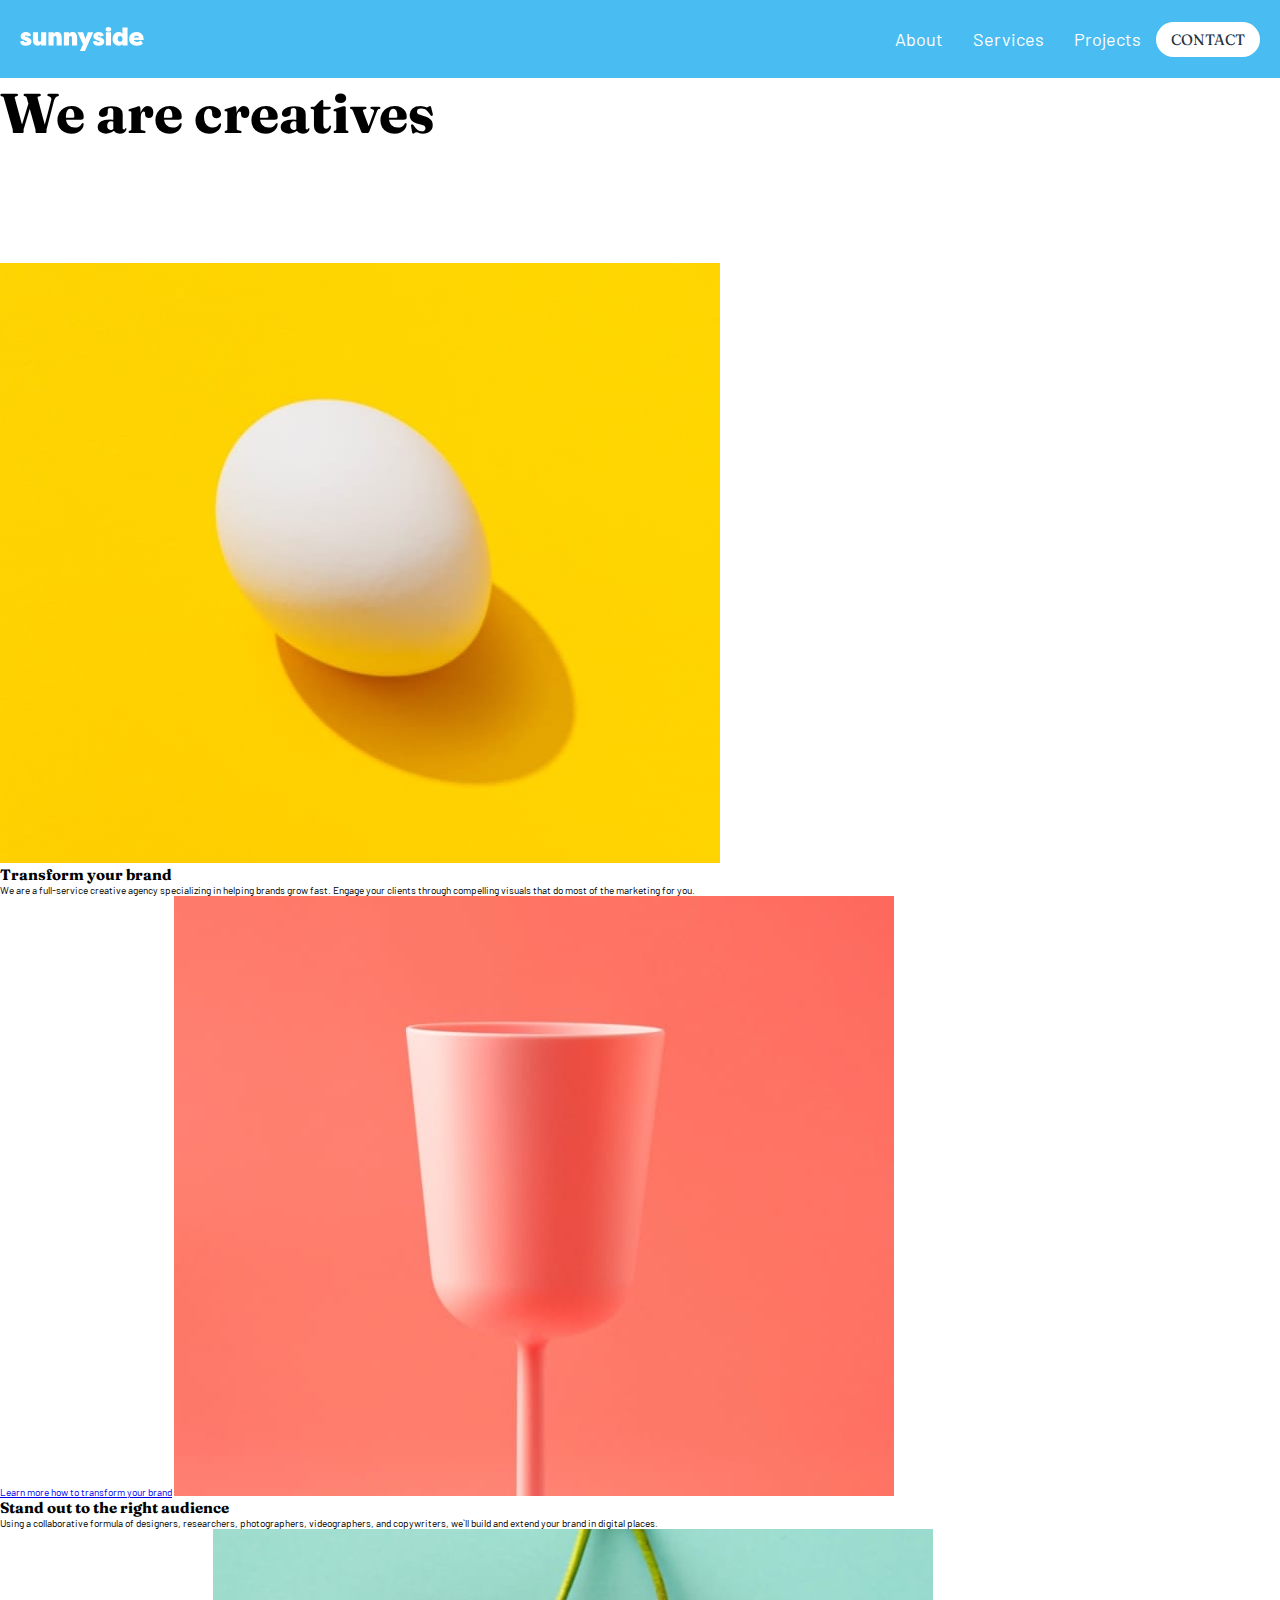
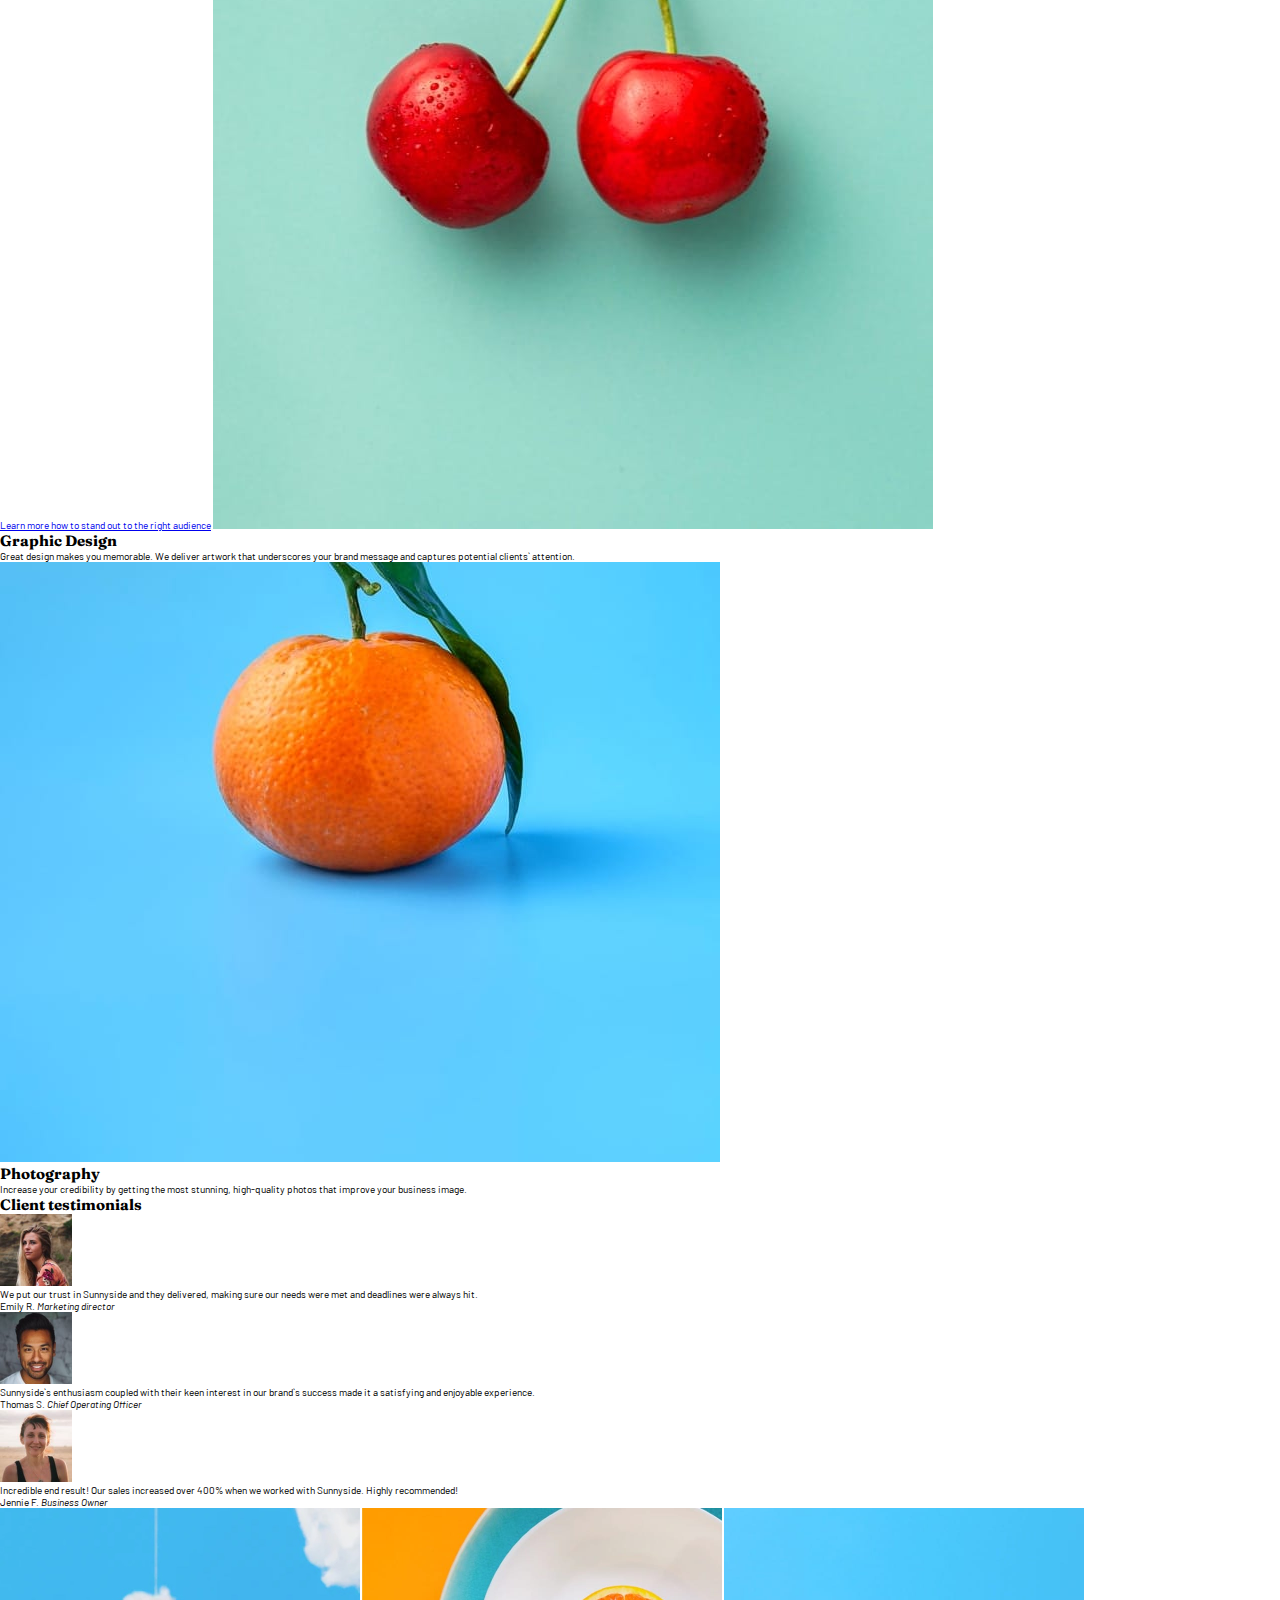
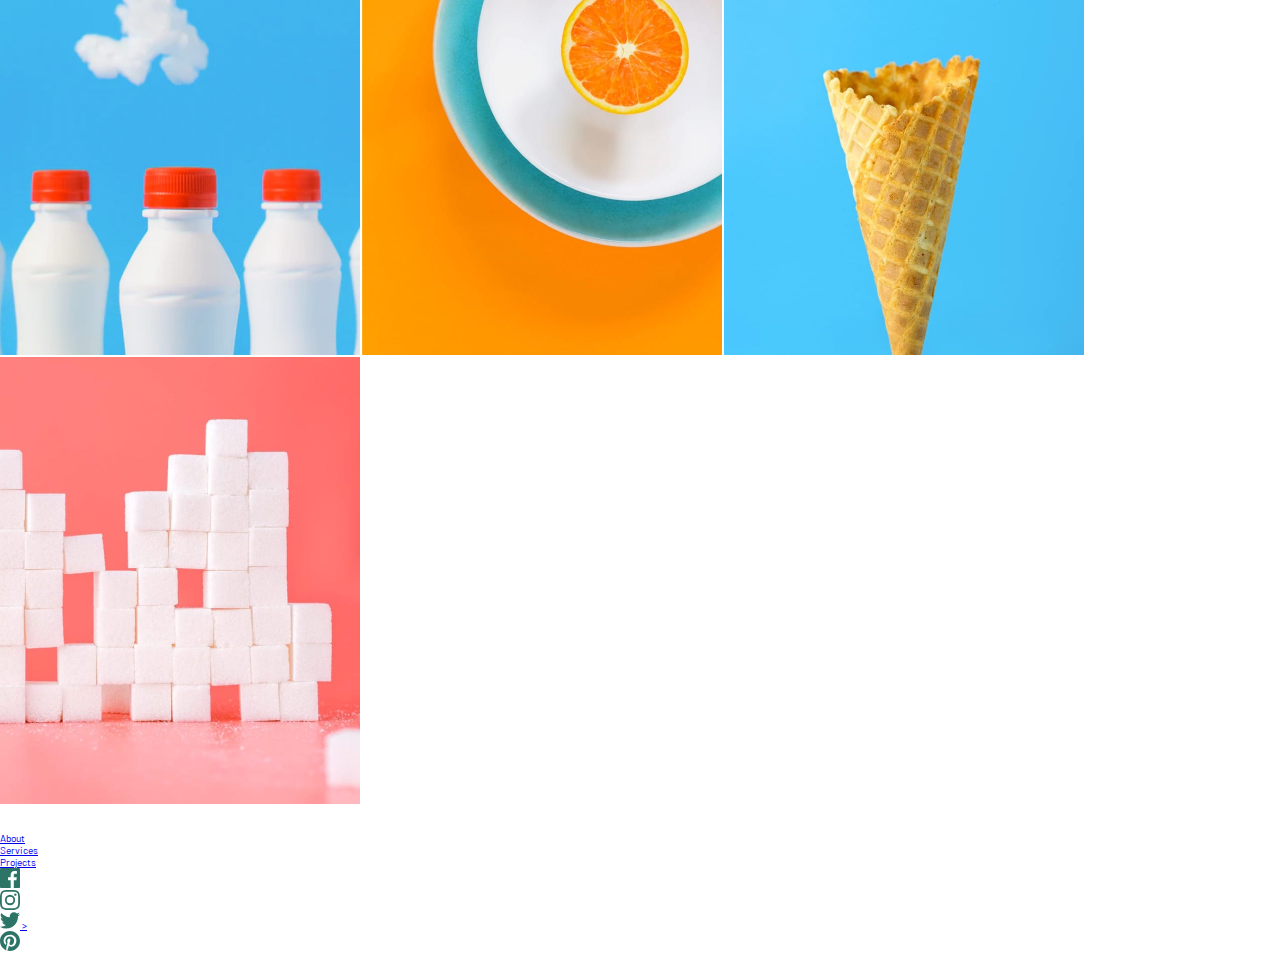
==== commit 0c4f9500: "css" ====
--- a/index.html
+++ b/index.html
@@ -11,15 +11,18 @@
     <link rel="stylesheet" href="style.css">
 </head>
 
-<body >
+<body>
     <header>
-        <svg width="124" height="24" xmlns="http://www.w3.org/2000/svg"><path d="M5.857 18.708c1.638 0 2.995-.36 4.07-1.08 1.075-.721 1.613-1.769 1.613-3.144-.083-1.855-1.464-3.246-4.144-4.173l-1.44-.597c-.314-.1-.538-.198-.67-.298a.45.45 0 01-.198-.373c0-.414.273-.62.819-.62.678 0 1.182.347 1.513 1.043l3.698-1.044c-.893-2.22-2.614-3.329-5.162-3.329-1.522 0-2.788.398-3.797 1.193C1.15 7.08.645 8.116.645 9.39c0 .398.058.766.174 1.106.116.34.29.638.521.894.232.257.455.48.67.671.215.19.488.369.82.534.33.166.582.286.756.36.174.075.41.162.707.261l.422.15 1.49.546c.363.133.6.244.707.335a.449.449 0 01.16.36c0 .431-.404.647-1.215.647-1.191 0-1.903-.53-2.134-1.59L0 14.509c.463 2.8 2.416 4.2 5.857 4.2zm11.636 0c1.638 0 2.845-.63 3.623-1.888v1.615h5.112V5.366h-5.112v7.156c0 1.474-.505 2.21-1.514 2.21-1.026 0-1.539-.736-1.539-2.21V5.366h-5.112v7.653c0 3.793 1.514 5.69 4.542 5.69zm16.103-.273V11.28c0-1.475.504-2.212 1.513-2.212 1.026 0 1.54.737 1.54 2.212v7.155h5.111v-7.652c0-3.793-1.513-5.69-4.541-5.69-1.638 0-2.846.63-3.623 1.888V5.366h-5.113v13.069h5.113zm15.383 0V11.28c0-1.475.504-2.212 1.514-2.212 1.025 0 1.538.737 1.538 2.212v7.155h5.113v-7.652c0-3.793-1.514-5.69-4.542-5.69-1.638 0-2.846.63-3.623 1.888V5.366h-5.113v13.069h5.113zM64.958 24l8.289-18.634H67.91l-2.532 6.684-2.258-6.684h-5.584l5.435 11.802L59.944 24h5.014zm13.67-5.292c1.638 0 2.995-.36 4.07-1.08 1.076-.721 1.614-1.769 1.614-3.144-.083-1.855-1.465-3.246-4.145-4.173l-1.44-.597c-.314-.1-.537-.198-.67-.298a.45.45 0 01-.198-.373c0-.414.273-.62.819-.62.678 0 1.183.347 1.514 1.043l3.698-1.044c-.894-2.22-2.614-3.329-5.162-3.329-1.522 0-2.788.398-3.797 1.193-1.01.795-1.514 1.83-1.514 3.105 0 .398.058.766.173 1.106.116.34.29.638.522.894.231.257.455.48.67.671.215.19.488.369.819.534.33.166.583.286.757.36.173.075.41.162.707.261l.422.15 1.489.546c.364.133.6.244.707.335a.449.449 0 01.161.36c0 .431-.405.647-1.216.647-1.19 0-1.902-.53-2.134-1.59l-3.723.844c.464 2.8 2.416 4.2 5.857 4.2zm9.8-14.137c.91 0 1.613-.215 2.11-.646.495-.43.744-.977.744-1.64 0-.678-.24-1.23-.72-1.651C90.082.21 89.371 0 88.428 0c-.943 0-1.655.211-2.135.634-.48.422-.72.973-.72 1.652 0 .662.249 1.209.745 1.64.497.43 1.2.645 2.11.645zm2.556 13.864V5.366H85.87v13.069h5.113zm7.74.273c1.737 0 2.977-.63 3.722-1.888v1.615h5.112V.472h-5.112v6.534c-.745-1.275-1.985-1.913-3.723-1.913-1.753 0-3.214.642-4.38 1.926-1.166 1.283-1.75 2.91-1.75 4.882 0 1.97.584 3.598 1.75 4.882 1.166 1.283 2.627 1.925 4.38 1.925zm1.39-3.9c-.729 0-1.312-.274-1.75-.82-.439-.547-.658-1.243-.658-2.087 0-.845.215-1.54.645-2.087.447-.547 1.034-.82 1.762-.82s1.311.273 1.75.82c.438.546.657 1.242.657 2.087 0 .844-.219 1.54-.657 2.087-.439.546-1.022.82-1.75.82zm16.698 3.9c2.597 0 4.624-.754 6.08-2.26l-2.11-2.833c-1.042.845-2.217 1.267-3.524 1.267-.992 0-1.799-.224-2.42-.67-.62-.448-.93-.879-.93-1.293h9.604c.083-.298.124-.687.124-1.167 0-2.054-.674-3.677-2.022-4.87-1.349-1.193-3.073-1.789-5.175-1.789-2.25 0-4.028.671-5.335 2.013-1.307 1.341-1.961 2.956-1.961 4.844 0 1.938.69 3.549 2.072 4.833 1.382 1.283 3.247 1.925 5.597 1.925zm2.208-8.149h-5.112c.033-.613.298-1.08.794-1.404.496-.323 1.084-.484 1.762-.484.678 0 1.266.165 1.762.497.497.331.761.795.794 1.391z" fill="#FFF" fill-rule="nonzero"/></svg>
-    <nav aria-label="Main">
+        <div class="Contain">
+        <svg aria-hidden="true" focusable="false" width="124" height="24" xmlns="http://www.w3.org/2000/svg"><path d="M5.857 18.708c1.638 0 2.995-.36 4.07-1.08 1.075-.721 1.613-1.769 1.613-3.144-.083-1.855-1.464-3.246-4.144-4.173l-1.44-.597c-.314-.1-.538-.198-.67-.298a.45.45 0 01-.198-.373c0-.414.273-.62.819-.62.678 0 1.182.347 1.513 1.043l3.698-1.044c-.893-2.22-2.614-3.329-5.162-3.329-1.522 0-2.788.398-3.797 1.193C1.15 7.08.645 8.116.645 9.39c0 .398.058.766.174 1.106.116.34.29.638.521.894.232.257.455.48.67.671.215.19.488.369.82.534.33.166.582.286.756.36.174.075.41.162.707.261l.422.15 1.49.546c.363.133.6.244.707.335a.449.449 0 01.16.36c0 .431-.404.647-1.215.647-1.191 0-1.903-.53-2.134-1.59L0 14.509c.463 2.8 2.416 4.2 5.857 4.2zm11.636 0c1.638 0 2.845-.63 3.623-1.888v1.615h5.112V5.366h-5.112v7.156c0 1.474-.505 2.21-1.514 2.21-1.026 0-1.539-.736-1.539-2.21V5.366h-5.112v7.653c0 3.793 1.514 5.69 4.542 5.69zm16.103-.273V11.28c0-1.475.504-2.212 1.513-2.212 1.026 0 1.54.737 1.54 2.212v7.155h5.111v-7.652c0-3.793-1.513-5.69-4.541-5.69-1.638 0-2.846.63-3.623 1.888V5.366h-5.113v13.069h5.113zm15.383 0V11.28c0-1.475.504-2.212 1.514-2.212 1.025 0 1.538.737 1.538 2.212v7.155h5.113v-7.652c0-3.793-1.514-5.69-4.542-5.69-1.638 0-2.846.63-3.623 1.888V5.366h-5.113v13.069h5.113zM64.958 24l8.289-18.634H67.91l-2.532 6.684-2.258-6.684h-5.584l5.435 11.802L59.944 24h5.014zm13.67-5.292c1.638 0 2.995-.36 4.07-1.08 1.076-.721 1.614-1.769 1.614-3.144-.083-1.855-1.465-3.246-4.145-4.173l-1.44-.597c-.314-.1-.537-.198-.67-.298a.45.45 0 01-.198-.373c0-.414.273-.62.819-.62.678 0 1.183.347 1.514 1.043l3.698-1.044c-.894-2.22-2.614-3.329-5.162-3.329-1.522 0-2.788.398-3.797 1.193-1.01.795-1.514 1.83-1.514 3.105 0 .398.058.766.173 1.106.116.34.29.638.522.894.231.257.455.48.67.671.215.19.488.369.819.534.33.166.583.286.757.36.173.075.41.162.707.261l.422.15 1.489.546c.364.133.6.244.707.335a.449.449 0 01.161.36c0 .431-.405.647-1.216.647-1.19 0-1.902-.53-2.134-1.59l-3.723.844c.464 2.8 2.416 4.2 5.857 4.2zm9.8-14.137c.91 0 1.613-.215 2.11-.646.495-.43.744-.977.744-1.64 0-.678-.24-1.23-.72-1.651C90.082.21 89.371 0 88.428 0c-.943 0-1.655.211-2.135.634-.48.422-.72.973-.72 1.652 0 .662.249 1.209.745 1.64.497.43 1.2.645 2.11.645zm2.556 13.864V5.366H85.87v13.069h5.113zm7.74.273c1.737 0 2.977-.63 3.722-1.888v1.615h5.112V.472h-5.112v6.534c-.745-1.275-1.985-1.913-3.723-1.913-1.753 0-3.214.642-4.38 1.926-1.166 1.283-1.75 2.91-1.75 4.882 0 1.97.584 3.598 1.75 4.882 1.166 1.283 2.627 1.925 4.38 1.925zm1.39-3.9c-.729 0-1.312-.274-1.75-.82-.439-.547-.658-1.243-.658-2.087 0-.845.215-1.54.645-2.087.447-.547 1.034-.82 1.762-.82s1.311.273 1.75.82c.438.546.657 1.242.657 2.087 0 .844-.219 1.54-.657 2.087-.439.546-1.022.82-1.75.82zm16.698 3.9c2.597 0 4.624-.754 6.08-2.26l-2.11-2.833c-1.042.845-2.217 1.267-3.524 1.267-.992 0-1.799-.224-2.42-.67-.62-.448-.93-.879-.93-1.293h9.604c.083-.298.124-.687.124-1.167 0-2.054-.674-3.677-2.022-4.87-1.349-1.193-3.073-1.789-5.175-1.789-2.25 0-4.028.671-5.335 2.013-1.307 1.341-1.961 2.956-1.961 4.844 0 1.938.69 3.549 2.072 4.833 1.382 1.283 3.247 1.925 5.597 1.925zm2.208-8.149h-5.112c.033-.613.298-1.08.794-1.404.496-.323 1.084-.484 1.762-.484.678 0 1.266.165 1.762.497.497.331.761.795.794 1.391z" fill="#FFF" fill-rule="nonzero"/></svg>
+        <span class="u-visuallyHidden">Sunnyside agency</span>
+        <nav class="MainNavigation" aria-label="Main">
         <button type="button">
             <svg width="24" height="18" xmlns="http://www.w3.org/2000/svg">
                 <path d="M24 16v2H0v-2h24zm0-8v2H0V8h24zm0-8v2H0V0h24z" fill="#FFF" fill-rule="evenodd"/>
             </svg>
-            Open the main navigation
+            <span class="u-visuallyHidden">Open the main navigation</span>
+            
         </button>
         <ul>
             <li>
@@ -32,10 +35,11 @@
                 <a href="#projects">Projects</a>
             </li>
             <li>
-                <a href="#contact">Contact</a>
+                <a class="Contact" href="#contact">Contact</a>
             </li>
         </ul>
     </nav>
+</div>
 </header>
 <main>
     <section>
@@ -147,9 +151,13 @@
         
 </main>
 
-<footer  aria-label="Footer">
-   <svg width="124" height="24" xmlns="http://www.w3.org/2000/svg"><path d="M5.857 18.708c1.638 0 2.995-.36 4.07-1.08 1.075-.721 1.613-1.769 1.613-3.144-.083-1.855-1.464-3.246-4.144-4.173l-1.44-.597c-.314-.1-.538-.198-.67-.298a.45.45 0 01-.198-.373c0-.414.273-.62.819-.62.678 0 1.182.347 1.513 1.043l3.698-1.044c-.893-2.22-2.614-3.329-5.162-3.329-1.522 0-2.788.398-3.797 1.193C1.15 7.08.645 8.116.645 9.39c0 .398.058.766.174 1.106.116.34.29.638.521.894.232.257.455.48.67.671.215.19.488.369.82.534.33.166.582.286.756.36.174.075.41.162.707.261l.422.15 1.49.546c.363.133.6.244.707.335a.449.449 0 01.16.36c0 .431-.404.647-1.215.647-1.191 0-1.903-.53-2.134-1.59L0 14.509c.463 2.8 2.416 4.2 5.857 4.2zm11.636 0c1.638 0 2.845-.63 3.623-1.888v1.615h5.112V5.366h-5.112v7.156c0 1.474-.505 2.21-1.514 2.21-1.026 0-1.539-.736-1.539-2.21V5.366h-5.112v7.653c0 3.793 1.514 5.69 4.542 5.69zm16.103-.273V11.28c0-1.475.504-2.212 1.513-2.212 1.026 0 1.54.737 1.54 2.212v7.155h5.111v-7.652c0-3.793-1.513-5.69-4.541-5.69-1.638 0-2.846.63-3.623 1.888V5.366h-5.113v13.069h5.113zm15.383 0V11.28c0-1.475.504-2.212 1.514-2.212 1.025 0 1.538.737 1.538 2.212v7.155h5.113v-7.652c0-3.793-1.514-5.69-4.542-5.69-1.638 0-2.846.63-3.623 1.888V5.366h-5.113v13.069h5.113zM64.958 24l8.289-18.634H67.91l-2.532 6.684-2.258-6.684h-5.584l5.435 11.802L59.944 24h5.014zm13.67-5.292c1.638 0 2.995-.36 4.07-1.08 1.076-.721 1.614-1.769 1.614-3.144-.083-1.855-1.465-3.246-4.145-4.173l-1.44-.597c-.314-.1-.537-.198-.67-.298a.45.45 0 01-.198-.373c0-.414.273-.62.819-.62.678 0 1.183.347 1.514 1.043l3.698-1.044c-.894-2.22-2.614-3.329-5.162-3.329-1.522 0-2.788.398-3.797 1.193-1.01.795-1.514 1.83-1.514 3.105 0 .398.058.766.173 1.106.116.34.29.638.522.894.231.257.455.48.67.671.215.19.488.369.819.534.33.166.583.286.757.36.173.075.41.162.707.261l.422.15 1.489.546c.364.133.6.244.707.335a.449.449 0 01.161.36c0 .431-.405.647-1.216.647-1.19 0-1.902-.53-2.134-1.59l-3.723.844c.464 2.8 2.416 4.2 5.857 4.2zm9.8-14.137c.91 0 1.613-.215 2.11-.646.495-.43.744-.977.744-1.64 0-.678-.24-1.23-.72-1.651C90.082.21 89.371 0 88.428 0c-.943 0-1.655.211-2.135.634-.48.422-.72.973-.72 1.652 0 .662.249 1.209.745 1.64.497.43 1.2.645 2.11.645zm2.556 13.864V5.366H85.87v13.069h5.113zm7.74.273c1.737 0 2.977-.63 3.722-1.888v1.615h5.112V.472h-5.112v6.534c-.745-1.275-1.985-1.913-3.723-1.913-1.753 0-3.214.642-4.38 1.926-1.166 1.283-1.75 2.91-1.75 4.882 0 1.97.584 3.598 1.75 4.882 1.166 1.283 2.627 1.925 4.38 1.925zm1.39-3.9c-.729 0-1.312-.274-1.75-.82-.439-.547-.658-1.243-.658-2.087 0-.845.215-1.54.645-2.087.447-.547 1.034-.82 1.762-.82s1.311.273 1.75.82c.438.546.657 1.242.657 2.087 0 .844-.219 1.54-.657 2.087-.439.546-1.022.82-1.75.82zm16.698 3.9c2.597 0 4.624-.754 6.08-2.26l-2.11-2.833c-1.042.845-2.217 1.267-3.524 1.267-.992 0-1.799-.224-2.42-.67-.62-.448-.93-.879-.93-1.293h9.604c.083-.298.124-.687.124-1.167 0-2.054-.674-3.677-2.022-4.87-1.349-1.193-3.073-1.789-5.175-1.789-2.25 0-4.028.671-5.335 2.013-1.307 1.341-1.961 2.956-1.961 4.844 0 1.938.69 3.549 2.072 4.833 1.382 1.283 3.247 1.925 5.597 1.925zm2.208-8.149h-5.112c.033-.613.298-1.08.794-1.404.496-.323 1.084-.484 1.762-.484.678 0 1.266.165 1.762.497.497.331.761.795.794 1.391z" fill="#FFF" fill-rule="nonzero"/></svg>
-    <ul>
+<footer  >
+    <p>
+   <svg aria-hidden="true" focusable="false"  width="124" height="24" xmlns="http://www.w3.org/2000/svg"><path d="M5.857 18.708c1.638 0 2.995-.36 4.07-1.08 1.075-.721 1.613-1.769 1.613-3.144-.083-1.855-1.464-3.246-4.144-4.173l-1.44-.597c-.314-.1-.538-.198-.67-.298a.45.45 0 01-.198-.373c0-.414.273-.62.819-.62.678 0 1.182.347 1.513 1.043l3.698-1.044c-.893-2.22-2.614-3.329-5.162-3.329-1.522 0-2.788.398-3.797 1.193C1.15 7.08.645 8.116.645 9.39c0 .398.058.766.174 1.106.116.34.29.638.521.894.232.257.455.48.67.671.215.19.488.369.82.534.33.166.582.286.756.36.174.075.41.162.707.261l.422.15 1.49.546c.363.133.6.244.707.335a.449.449 0 01.16.36c0 .431-.404.647-1.215.647-1.191 0-1.903-.53-2.134-1.59L0 14.509c.463 2.8 2.416 4.2 5.857 4.2zm11.636 0c1.638 0 2.845-.63 3.623-1.888v1.615h5.112V5.366h-5.112v7.156c0 1.474-.505 2.21-1.514 2.21-1.026 0-1.539-.736-1.539-2.21V5.366h-5.112v7.653c0 3.793 1.514 5.69 4.542 5.69zm16.103-.273V11.28c0-1.475.504-2.212 1.513-2.212 1.026 0 1.54.737 1.54 2.212v7.155h5.111v-7.652c0-3.793-1.513-5.69-4.541-5.69-1.638 0-2.846.63-3.623 1.888V5.366h-5.113v13.069h5.113zm15.383 0V11.28c0-1.475.504-2.212 1.514-2.212 1.025 0 1.538.737 1.538 2.212v7.155h5.113v-7.652c0-3.793-1.514-5.69-4.542-5.69-1.638 0-2.846.63-3.623 1.888V5.366h-5.113v13.069h5.113zM64.958 24l8.289-18.634H67.91l-2.532 6.684-2.258-6.684h-5.584l5.435 11.802L59.944 24h5.014zm13.67-5.292c1.638 0 2.995-.36 4.07-1.08 1.076-.721 1.614-1.769 1.614-3.144-.083-1.855-1.465-3.246-4.145-4.173l-1.44-.597c-.314-.1-.537-.198-.67-.298a.45.45 0 01-.198-.373c0-.414.273-.62.819-.62.678 0 1.183.347 1.514 1.043l3.698-1.044c-.894-2.22-2.614-3.329-5.162-3.329-1.522 0-2.788.398-3.797 1.193-1.01.795-1.514 1.83-1.514 3.105 0 .398.058.766.173 1.106.116.34.29.638.522.894.231.257.455.48.67.671.215.19.488.369.819.534.33.166.583.286.757.36.173.075.41.162.707.261l.422.15 1.489.546c.364.133.6.244.707.335a.449.449 0 01.161.36c0 .431-.405.647-1.216.647-1.19 0-1.902-.53-2.134-1.59l-3.723.844c.464 2.8 2.416 4.2 5.857 4.2zm9.8-14.137c.91 0 1.613-.215 2.11-.646.495-.43.744-.977.744-1.64 0-.678-.24-1.23-.72-1.651C90.082.21 89.371 0 88.428 0c-.943 0-1.655.211-2.135.634-.48.422-.72.973-.72 1.652 0 .662.249 1.209.745 1.64.497.43 1.2.645 2.11.645zm2.556 13.864V5.366H85.87v13.069h5.113zm7.74.273c1.737 0 2.977-.63 3.722-1.888v1.615h5.112V.472h-5.112v6.534c-.745-1.275-1.985-1.913-3.723-1.913-1.753 0-3.214.642-4.38 1.926-1.166 1.283-1.75 2.91-1.75 4.882 0 1.97.584 3.598 1.75 4.882 1.166 1.283 2.627 1.925 4.38 1.925zm1.39-3.9c-.729 0-1.312-.274-1.75-.82-.439-.547-.658-1.243-.658-2.087 0-.845.215-1.54.645-2.087.447-.547 1.034-.82 1.762-.82s1.311.273 1.75.82c.438.546.657 1.242.657 2.087 0 .844-.219 1.54-.657 2.087-.439.546-1.022.82-1.75.82zm16.698 3.9c2.597 0 4.624-.754 6.08-2.26l-2.11-2.833c-1.042.845-2.217 1.267-3.524 1.267-.992 0-1.799-.224-2.42-.67-.62-.448-.93-.879-.93-1.293h9.604c.083-.298.124-.687.124-1.167 0-2.054-.674-3.677-2.022-4.87-1.349-1.193-3.073-1.789-5.175-1.789-2.25 0-4.028.671-5.335 2.013-1.307 1.341-1.961 2.956-1.961 4.844 0 1.938.69 3.549 2.072 4.833 1.382 1.283 3.247 1.925 5.597 1.925zm2.208-8.149h-5.112c.033-.613.298-1.08.794-1.404.496-.323 1.084-.484 1.762-.484.678 0 1.266.165 1.762.497.497.331.761.795.794 1.391z" fill="#FFF" fill-rule="nonzero"/></svg>
+   <span class="u-visuallyHidden">Sunnyside agency</span>
+</p>
+<nav aria-label="Footer">
+   <ul>
         <li>
             <a href="#about">About</a>
         </li>
@@ -159,35 +167,42 @@
         <li>
             <a href="#projects">Projects</a>
         </li>
+   </ul>
+</nav>
 
         <nav aria-label="Social">
             <ul>
                 <li>
                     <a href="https://www.facebook.com/" target="blank">
-                        "<svg width="20" height="20" xmlns="http://www.w3.org/2000/svg">
+                        <svg aria-hidden="true" focusable="false" width="20" height="20" xmlns="http://www.w3.org/2000/svg">
                             <path d="M18.896 0H1.104C.494 0 0 .494 0 1.104v17.793C0 19.506.494 20 1.104 20h9.58v-7.745H8.076V9.237h2.606V7.01c0-2.583 1.578-3.99 3.883-3.99 1.104 0 2.052.082 2.329.119v2.7h-1.598c-1.254 0-1.496.597-1.496 1.47v1.928h2.989l-.39 3.018h-2.6V20h5.098c.608 0 1.102-.494 1.102-1.104V1.104C20 .494 19.506 0 18.896 0z" fill="#2C7566" fill-rule="nonzero"/>
                         </svg>
-                    Follow us on Facebook</a>
+                        <span class="u-visuallyHidden">
+                    Follow us on Facebook
+                </span>
+            </a>
                 </li>
                 <li>
                     <a href="https://www.instagram.com/" target="blank">
-                        <svg width="20" height="20" xmlns="http://www.w3.org/2000/svg">
+                        <svg aria-hidden="true" focusable="false" width="20" height="20" xmlns="http://www.w3.org/2000/svg">
                             <path d="M10 1.802c2.67 0 2.987.01 4.042.059 2.71.123 3.975 1.409 4.099 4.099.048 1.054.057 1.37.057 4.04 0 2.672-.01 2.988-.057 4.042-.124 2.687-1.387 3.975-4.1 4.099-1.054.048-1.37.058-4.041.058-2.67 0-2.987-.01-4.04-.058-2.718-.124-3.977-1.416-4.1-4.1-.048-1.054-.058-1.37-.058-4.041 0-2.67.01-2.986.058-4.04.124-2.69 1.387-3.977 4.1-4.1 1.054-.048 1.37-.058 4.04-.058zM10 0C7.284 0 6.944.012 5.877.06 2.246.227.227 2.242.061 5.877.01 6.944 0 7.284 0 10s.012 3.057.06 4.123c.167 3.632 2.182 5.65 5.817 5.817 1.067.048 1.407.06 4.123.06s3.057-.012 4.123-.06c3.629-.167 5.652-2.182 5.816-5.817.05-1.066.061-1.407.061-4.123s-.012-3.056-.06-4.122C19.777 2.249 17.76.228 14.124.06 13.057.01 12.716 0 10 0zm0 4.865a5.135 5.135 0 100 10.27 5.135 5.135 0 000-10.27zm0 8.468a3.333 3.333 0 110-6.666 3.333 3.333 0 010 6.666zm5.338-9.87a1.2 1.2 0 100 2.4 1.2 1.2 0 000-2.4z" fill="#2C7566" fill-rule="nonzero"/>
                         </svg>
-                        Follow us on Instagram
-                    </a>
-                </li>
-                <li>
-                    <a href="https://www.twitter.com/" target="blank"><svg width="20" height="17" xmlns="http://www.w3.org/2000/svg">
+                        <span class="u-visuallyHidden">Follow us on Instagram</span>
+                 </a>
+                </li>
+                <li>
+                    <a href="https://www.twitter.com/" target="blank">
+                        <svg aria-hidden="true" focusable="false" width="20" height="17" xmlns="http://www.w3.org/2000/svg">
                         <path d="M20 2.172a8.192 8.192 0 01-2.357.646 4.11 4.11 0 001.805-2.27 8.22 8.22 0 01-2.606.996A4.096 4.096 0 0013.847.248c-2.65 0-4.596 2.472-3.998 5.037A11.648 11.648 0 011.392 1a4.109 4.109 0 001.27 5.478 4.086 4.086 0 01-1.858-.513c-.045 1.9 1.318 3.679 3.291 4.075a4.113 4.113 0 01-1.853.07 4.106 4.106 0 003.833 2.849A8.25 8.25 0 010 14.658a11.616 11.616 0 006.29 1.843c7.618 0 11.923-6.434 11.663-12.205A8.354 8.354 0 0020 2.172z" fill="#2C7566" fill-rule="nonzero"/>
                     </svg>
-                    Follow us on Twitter</a>
-                </li>
-                <li>
-                    <a href="https://www.pinterest.com/" target="blank"><svg width="20" height="20" xmlns="http://www.w3.org/2000/svg">
+                <span class="u-visuallyHidden">Follow us on Twitter </span>></a>
+                </li>
+                <li>
+                    <a href="https://www.pinterest.com/" target="blank">
+                        <svg aria-hidden="true" focusable="false" width="20" height="20" xmlns="http://www.w3.org/2000/svg">
                         <path d="M10 0C4.477 0 0 4.477 0 10c0 4.237 2.636 7.855 6.356 9.312-.088-.791-.167-2.005.035-2.868.181-.78 1.172-4.97 1.172-4.97s-.299-.6-.299-1.486c0-1.39.806-2.428 1.81-2.428.852 0 1.264.64 1.264 1.408 0 .858-.546 2.14-.828 3.33-.236.995.5 1.807 1.48 1.807 1.778 0 3.144-1.874 3.144-4.58 0-2.393-1.72-4.068-4.176-4.068-2.845 0-4.516 2.135-4.516 4.34 0 .859.331 1.781.745 2.281a.3.3 0 01.069.288l-.278 1.133c-.044.183-.145.223-.335.134-1.249-.581-2.03-2.407-2.03-3.874 0-3.154 2.292-6.052 6.608-6.052 3.469 0 6.165 2.473 6.165 5.776 0 3.447-2.173 6.22-5.19 6.22-1.013 0-1.965-.525-2.291-1.148l-.623 2.378c-.226.869-.835 1.958-1.244 2.621.937.29 1.931.446 2.962.446 5.523 0 10-4.477 10-10S15.523 0 10 0z" fill="#2C7566" fill-rule="nonzero"/>
                     </svg>
-                    Follow us on Pinterest</a>
+                <span class="u-visuallyHidden">Follow us on Pinterest </span></a>
                 </li>
             </ul>
         </nav>
--- a/style.css
+++ b/style.css
@@ -1,5 +1,17 @@
 * {
     box-sizing: border-box;
+    margin:0;
+    padding:0;
+}
+
+.u-visuallyHidden {
+    clip: rect(0 0 0 0);
+    clip-path: inset(50%);
+    height: 1px;
+    overflow: hidden;
+    position: absolute;
+    white-space: nowrap;
+    width: 1px;
 }
 
 html {
@@ -14,3 +26,78 @@
 h1 {
     font-size: 5.6rem;
 }
+header{
+    background-color: #49BCF1;
+    padding: 2rem;
+   /* display: flex;
+    justify-content: space-between;
+    align-items: center;*/
+}
+header .Contain{
+    display:flex;
+    justify-content: space-between;
+    align-items: center;
+}
+.Contain{
+    max-width:144rem;
+    margin: 0 auto;
+}
+
+.MainNavigation ul{
+    display:none;
+    list-style-type: none;
+    display:flex;
+    align-items:center;
+}
+.MainNavigation{
+    justify-self: end;
+}
+.MainNavigation ul a{
+    padding:0.8rem 1.5rem;
+    display: block;
+    font-size: 1.8rem;
+    color: white;
+    text-decoration: none;
+}
+.MainNavigation ul a:hover{
+    text-decoration: underline;
+}
+.MainNavigation ul a:focus-visible{
+    outline: 1px solid #24303E;
+}
+.MainNavigation .Contact{
+    font-family: 'Fraunces', serif;
+    font-size: 1.5rem;
+    text-transform: uppercase;
+    color: #24303E;
+    border-radius:2.8rem;
+    background-color: #fff;
+    padding: 2rem, 3rem;
+    transition: color 0.3s ease-out, background-color o.3s ease-out;
+
+}
+
+.MainNavigation .Contact:focus,
+.MainNavigation .Contact:hover{
+    color: #fff;
+    background-color: rgba(255,255,255,0.5);
+    text-decoration: none;
+}
+
+button{
+    font: inherit;
+    background: transparent;
+    border: 0;
+    padding: 1rem;
+}
+
+
+
+@media (min-width:40em){
+    button{
+        display:none;
+    }
+    .MainNavigation ul{
+        display: flex;
+    }
+}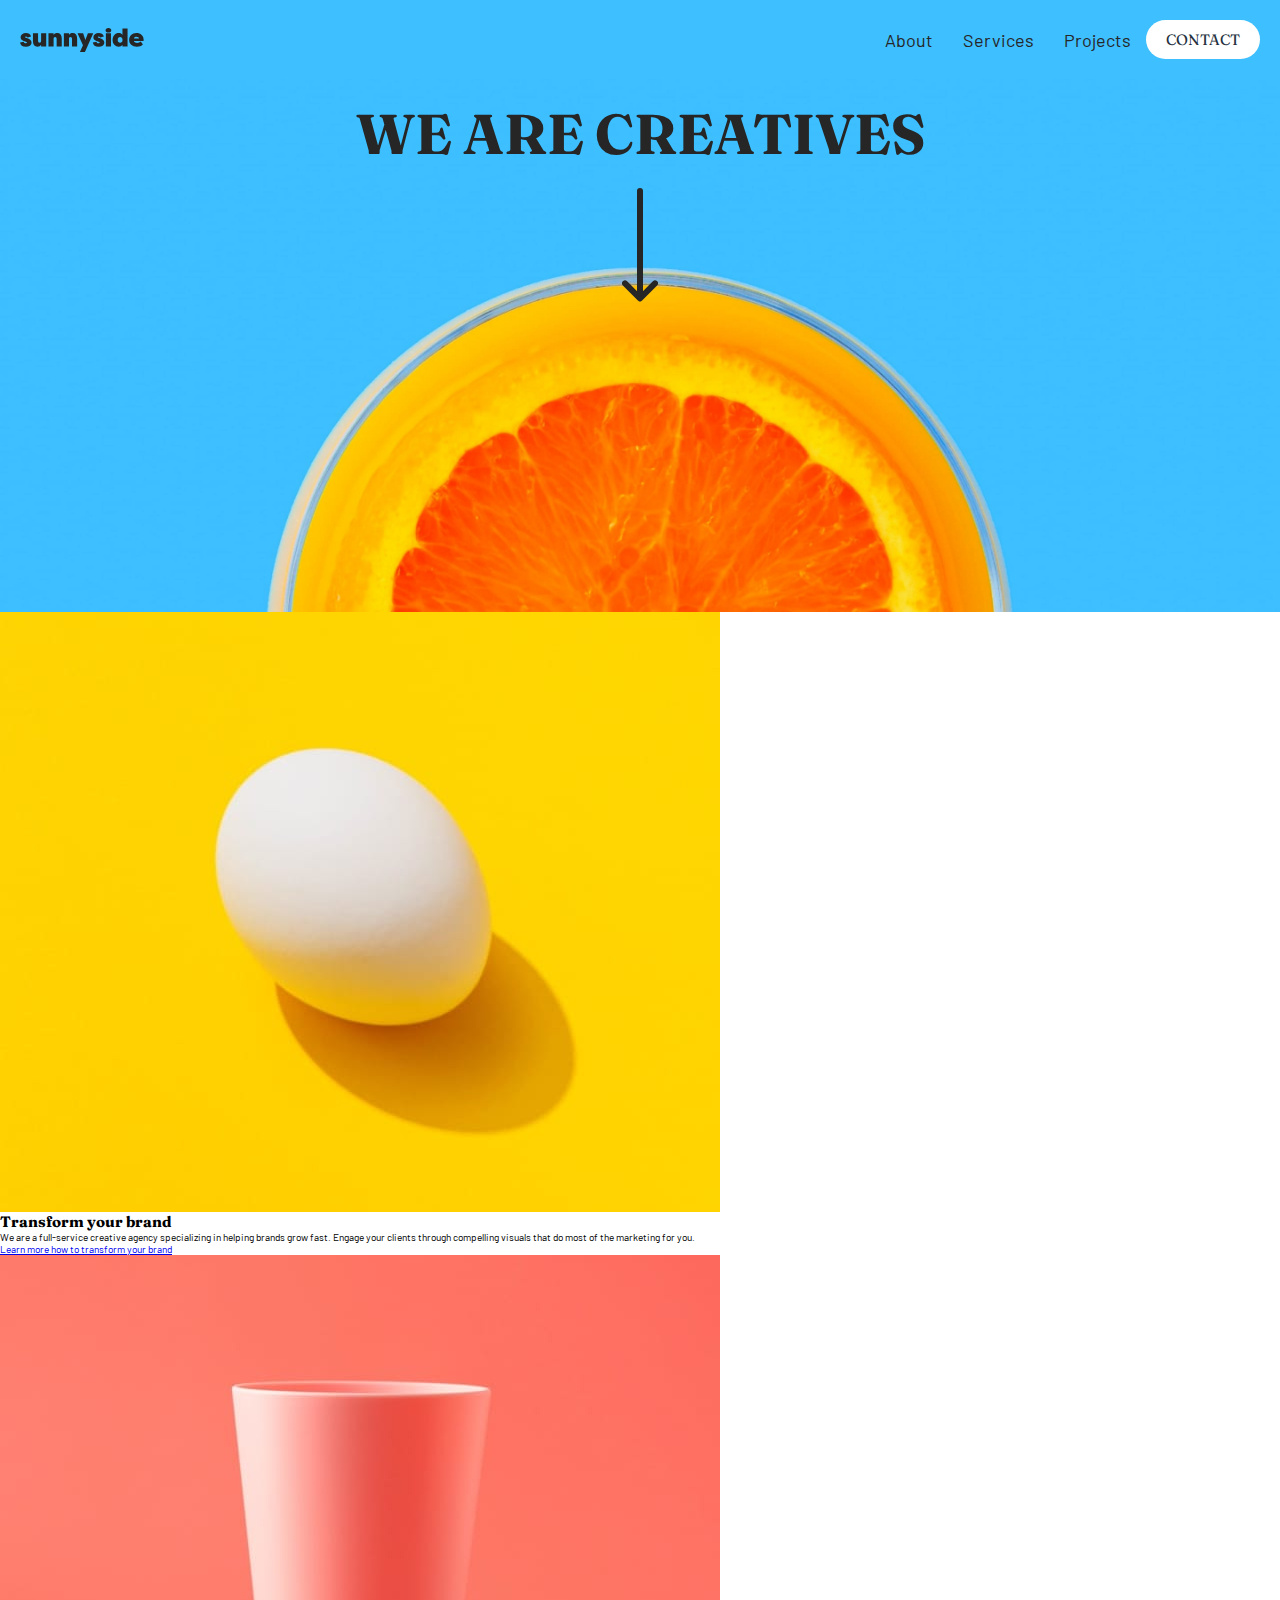
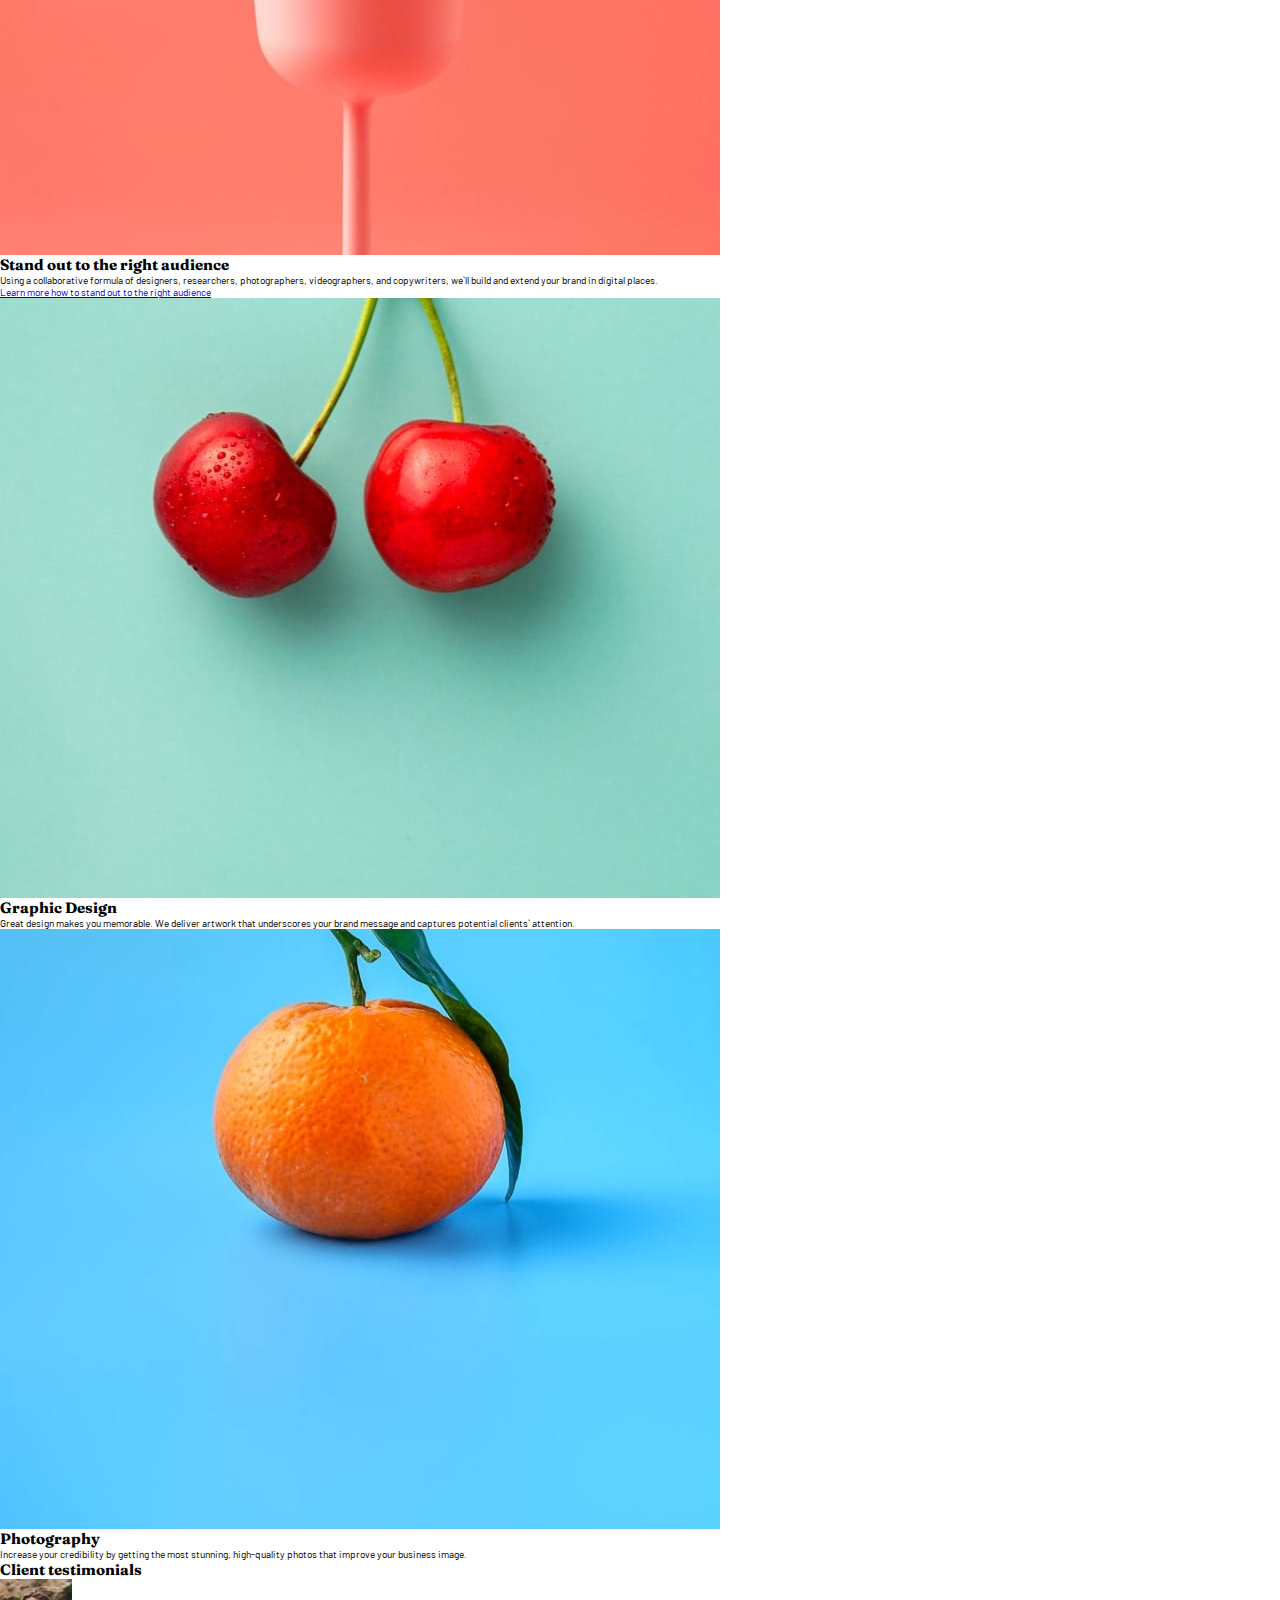
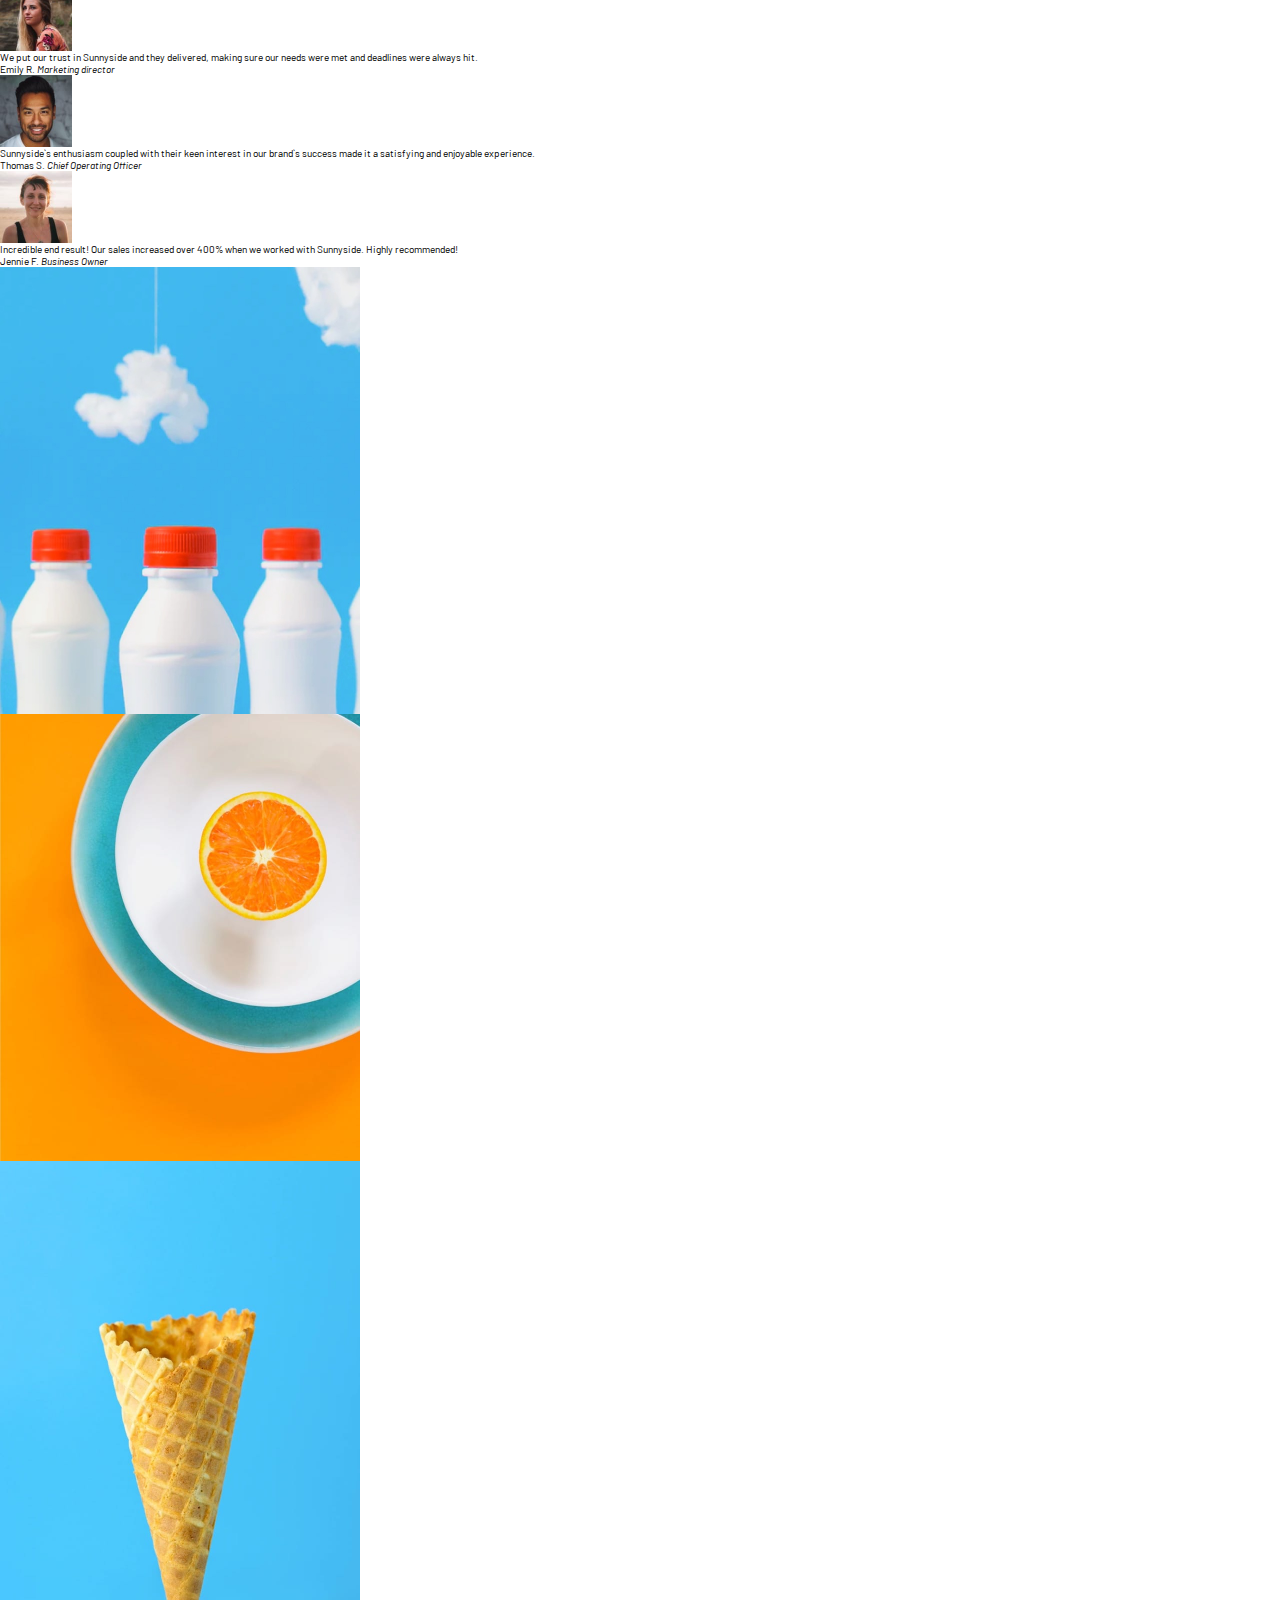
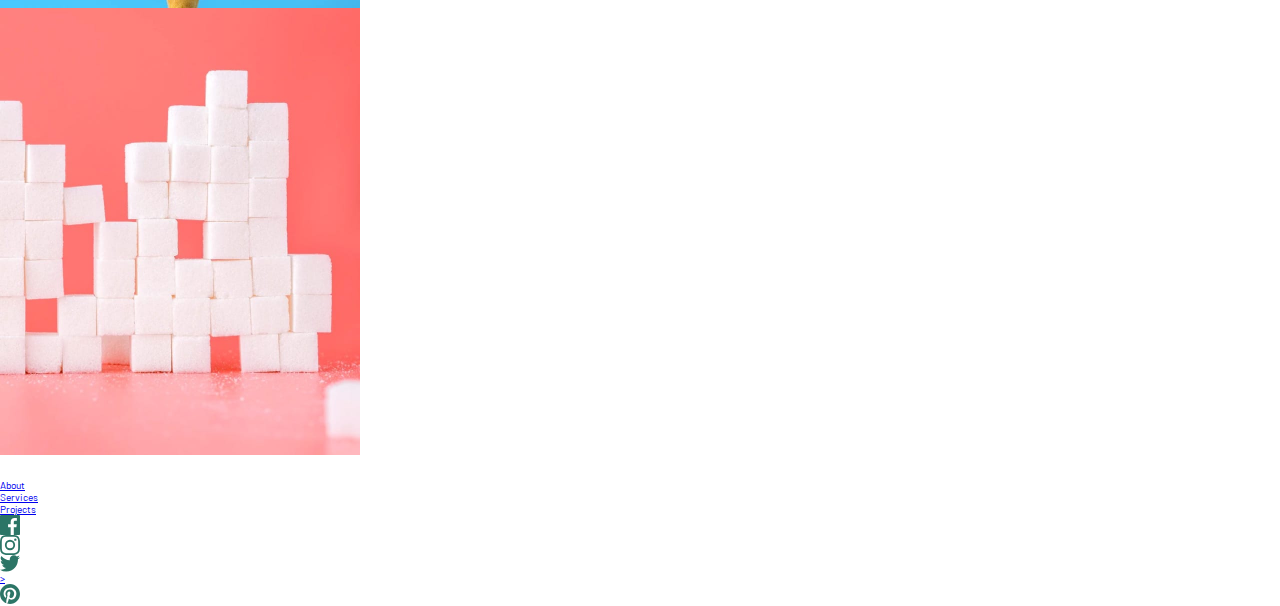
==== commit c0226a55: "c" ====
--- a/index.html
+++ b/index.html
@@ -10,7 +10,6 @@
     <link href="https://fonts.googleapis.com/css2?family=Barlow:wght@600&family=Fraunces:wght@700;900&display=swap" rel="stylesheet">
     <link rel="stylesheet" href="style.css">
 </head>
-
 <body>
     <header>
         <div class="Contain">
@@ -42,13 +41,15 @@
 </div>
 </header>
 <main>
-    <section>
+    <section class="hero">
+        <div class="Contain">
     <h1>We are creatives</h1>
-    <svg width="36" height="114" xmlns="http://www.w3.org/2000/svg">
+    <svg aria-hidden="true" focusable="false" width="36" height="114" xmlns="http://www.w3.org/2000/svg">
         <g stroke="#FFF" stroke-width="6" fill="none" fill-rule="evenodd" stroke-linecap="round" stroke-linejoin="round">
             <path d="M18 3v100M3 95.484l15 15 15-15"/>
         </g>
     </svg>
+</div>
 </section>
         <picture>
             <source media="(min-width: 800px)" srcset="assets/desktop/image-transform.jpg" width="720" height="600">
--- a/style.css
+++ b/style.css
@@ -13,6 +13,10 @@
     white-space: nowrap;
     width: 1px;
 }
+img, svg {
+    display: block;
+    max-width: 100%;
+}
 
 html {
     font-size: 62.5%;
@@ -24,10 +28,10 @@
 }
 
 h1 {
-    font-size: 5.6rem;
+    font-size: 3rem;
 }
 header{
-    background-color: #49BCF1;
+    background-color: #3ebfff;
     padding: 2rem;
    /* display: flex;
     justify-content: space-between;
@@ -38,25 +42,31 @@
     justify-content: space-between;
     align-items: center;
 }
+
 .Contain{
-    max-width:144rem;
+    max-width: 144rem;
     margin: 0 auto;
+}
+
+header svg path {
+    fill: #262626;
 }
 
 .MainNavigation ul{
     display:none;
     list-style-type: none;
-    display:flex;
+    /*display:flex;*/
     align-items:center;
 }
-.MainNavigation{
+/*.MainNavigation{
     justify-self: end;
-}
+}*/  
+
 .MainNavigation ul a{
     padding:0.8rem 1.5rem;
     display: block;
     font-size: 1.8rem;
-    color: white;
+    color: #262626;
     text-decoration: none;
 }
 .MainNavigation ul a:hover{
@@ -72,7 +82,7 @@
     color: #24303E;
     border-radius:2.8rem;
     background-color: #fff;
-    padding: 2rem, 3rem;
+    padding: 1rem 2rem;
     transition: color 0.3s ease-out, background-color o.3s ease-out;
 
 }
@@ -85,13 +95,50 @@
 }
 
 button{
-    font: inherit;
+    font: inherit; 
     background: transparent;
     border: 0;
     padding: 1rem;
 }
 
+.hero{
+   /*background-image: url(assets/mobile/image-header.jpg);
+    background-size:cover;
+    aspect-ratio: 375/438;
+    background-repeat: no-repeat;*/
 
+    display:flex;
+    color: #262626;
+    background-position: bottom;
+    text-transform: uppercase;
+    background-color: #3cbdfe;
+    word-break: break-all;
+    
+}
+
+.hero .Contain{
+    text-align: center;
+    padding:2rem;
+    align-items: center;
+    flex-direction: column;
+    justify-content: center;
+    display: flex;
+    flex-grow:1;
+    background-image: url(assets/mobile/image-header.jpg);
+    background-size:cover;
+    background-repeat: no-repeat;
+    background-position: bottom center;
+    aspect-ratio: 375/438;
+
+
+}
+.hero svg{
+    margin-top: 2rem;
+}
+
+.hero svg path {
+    stroke: #262626;
+}
 
 @media (min-width:40em){
     button{
@@ -100,4 +147,23 @@
     .MainNavigation ul{
         display: flex;
     }
+    .hero .Contain{
+        background-image: url(assets/desktop/image-header.jpg);
+        aspect-ratio: 1440/600;
+        background-repeat: no-repeat;
+        background-position: bottom center;
+        background-size: cover;
+        justify-content: flex-start;
+
+    }
+    
+    .hero h1{
+        margin-top: 2rem 0 5rem 0;
+    }
+    
+}
+@media (min-width: 50em) {
+    .hero h1 {
+        font-size: 5.6rem;
+    }
 }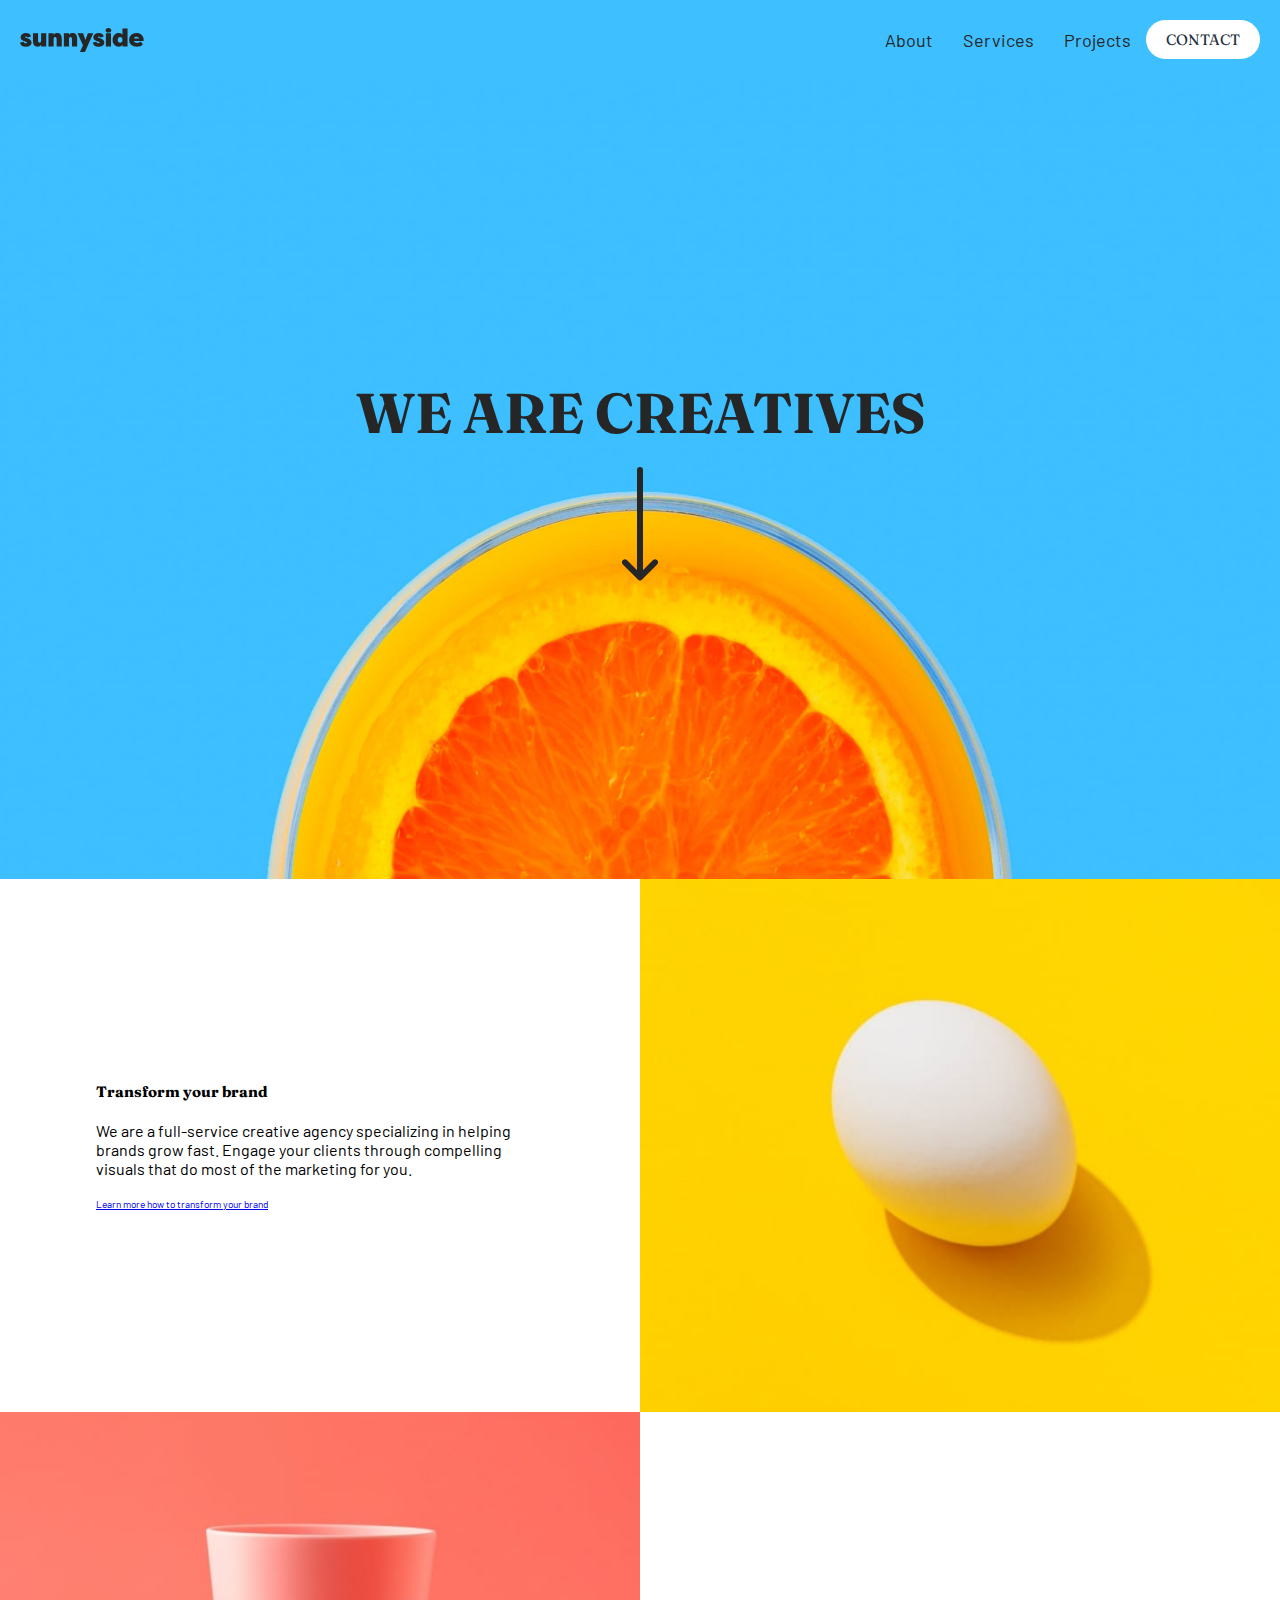
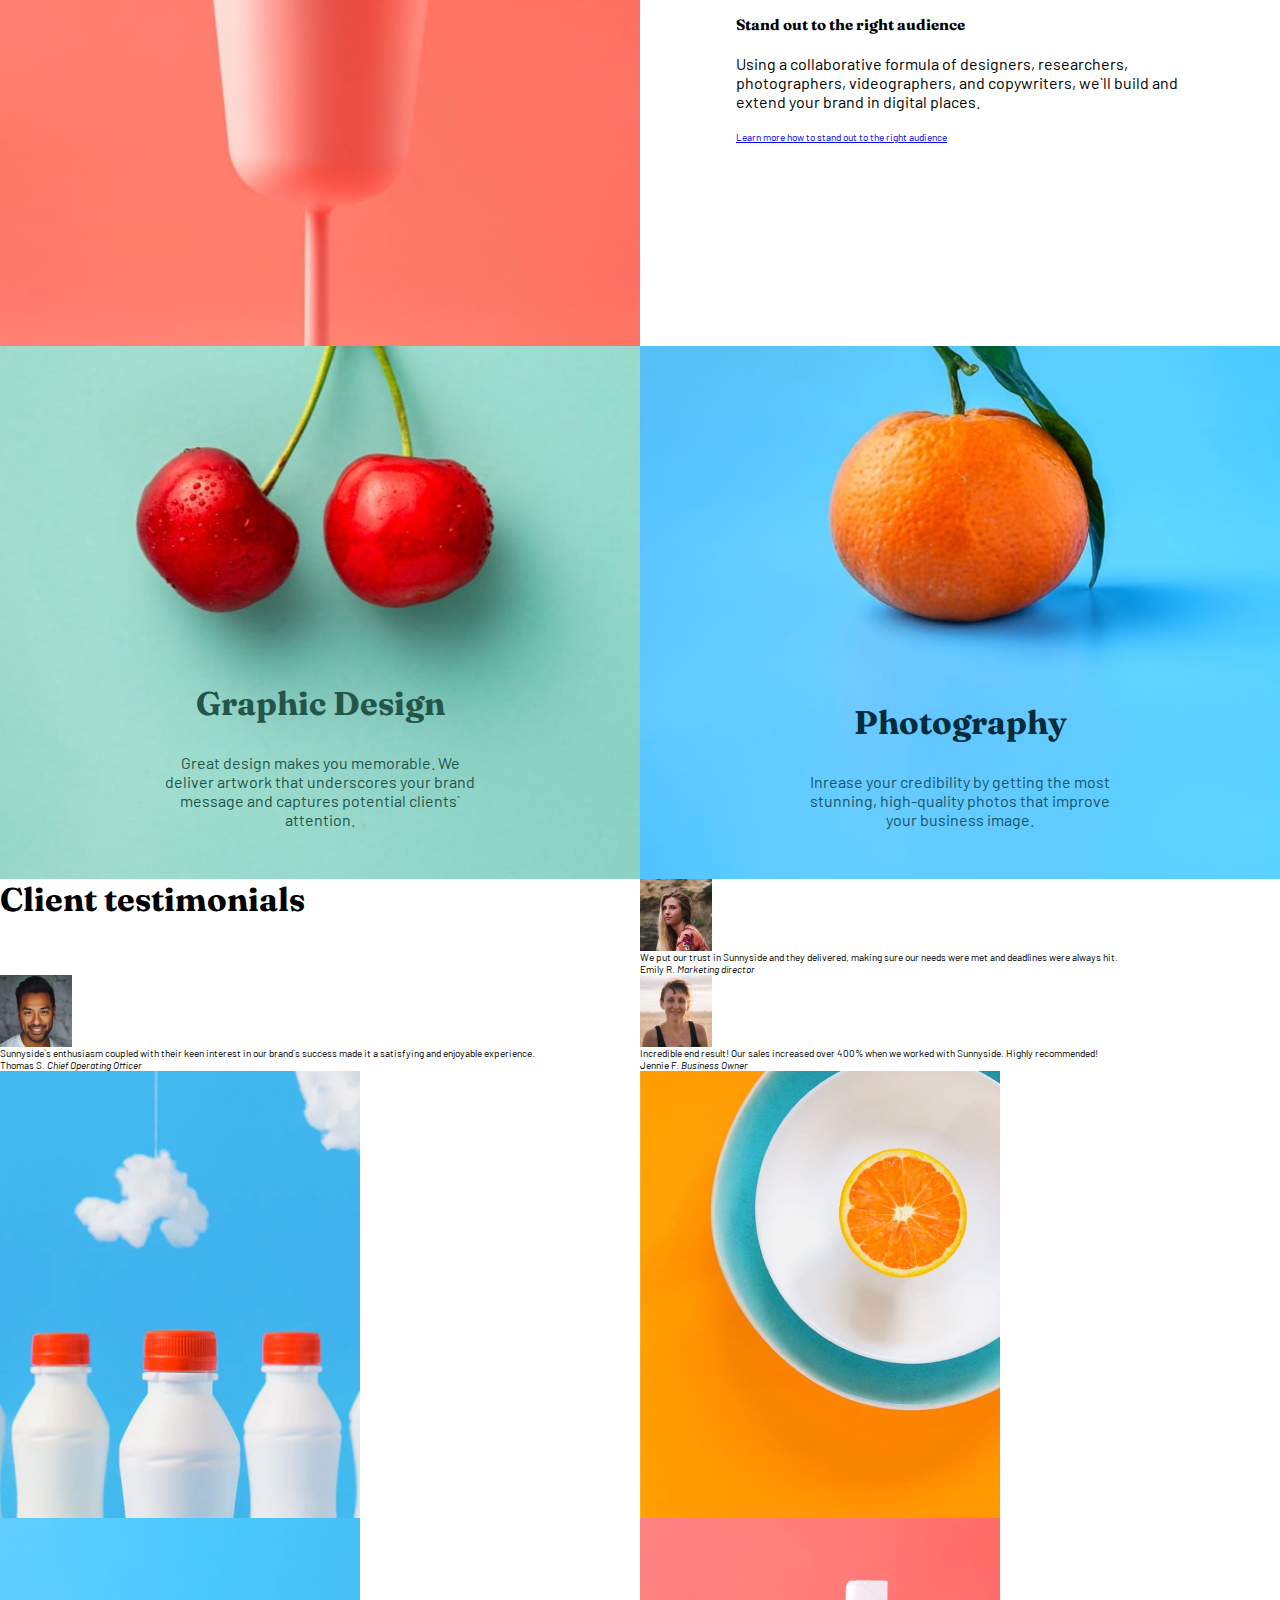
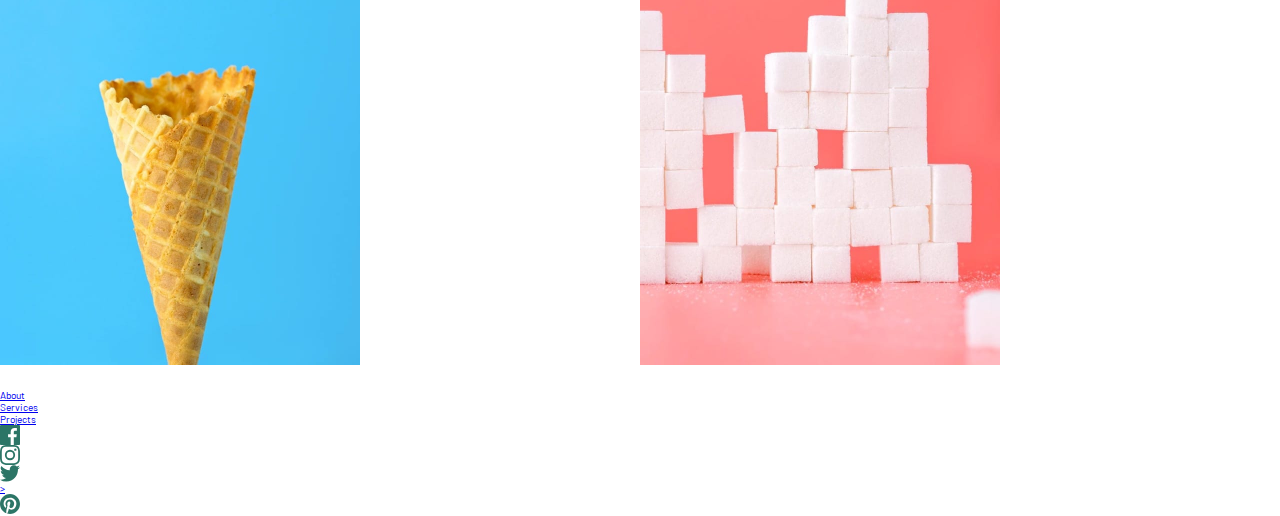
==== commit 71e803e8: "cards" ====
--- a/index.html
+++ b/index.html
@@ -13,8 +13,10 @@
 <body>
     <header>
         <div class="Contain">
+            <p>
         <svg aria-hidden="true" focusable="false" width="124" height="24" xmlns="http://www.w3.org/2000/svg"><path d="M5.857 18.708c1.638 0 2.995-.36 4.07-1.08 1.075-.721 1.613-1.769 1.613-3.144-.083-1.855-1.464-3.246-4.144-4.173l-1.44-.597c-.314-.1-.538-.198-.67-.298a.45.45 0 01-.198-.373c0-.414.273-.62.819-.62.678 0 1.182.347 1.513 1.043l3.698-1.044c-.893-2.22-2.614-3.329-5.162-3.329-1.522 0-2.788.398-3.797 1.193C1.15 7.08.645 8.116.645 9.39c0 .398.058.766.174 1.106.116.34.29.638.521.894.232.257.455.48.67.671.215.19.488.369.82.534.33.166.582.286.756.36.174.075.41.162.707.261l.422.15 1.49.546c.363.133.6.244.707.335a.449.449 0 01.16.36c0 .431-.404.647-1.215.647-1.191 0-1.903-.53-2.134-1.59L0 14.509c.463 2.8 2.416 4.2 5.857 4.2zm11.636 0c1.638 0 2.845-.63 3.623-1.888v1.615h5.112V5.366h-5.112v7.156c0 1.474-.505 2.21-1.514 2.21-1.026 0-1.539-.736-1.539-2.21V5.366h-5.112v7.653c0 3.793 1.514 5.69 4.542 5.69zm16.103-.273V11.28c0-1.475.504-2.212 1.513-2.212 1.026 0 1.54.737 1.54 2.212v7.155h5.111v-7.652c0-3.793-1.513-5.69-4.541-5.69-1.638 0-2.846.63-3.623 1.888V5.366h-5.113v13.069h5.113zm15.383 0V11.28c0-1.475.504-2.212 1.514-2.212 1.025 0 1.538.737 1.538 2.212v7.155h5.113v-7.652c0-3.793-1.514-5.69-4.542-5.69-1.638 0-2.846.63-3.623 1.888V5.366h-5.113v13.069h5.113zM64.958 24l8.289-18.634H67.91l-2.532 6.684-2.258-6.684h-5.584l5.435 11.802L59.944 24h5.014zm13.67-5.292c1.638 0 2.995-.36 4.07-1.08 1.076-.721 1.614-1.769 1.614-3.144-.083-1.855-1.465-3.246-4.145-4.173l-1.44-.597c-.314-.1-.537-.198-.67-.298a.45.45 0 01-.198-.373c0-.414.273-.62.819-.62.678 0 1.183.347 1.514 1.043l3.698-1.044c-.894-2.22-2.614-3.329-5.162-3.329-1.522 0-2.788.398-3.797 1.193-1.01.795-1.514 1.83-1.514 3.105 0 .398.058.766.173 1.106.116.34.29.638.522.894.231.257.455.48.67.671.215.19.488.369.819.534.33.166.583.286.757.36.173.075.41.162.707.261l.422.15 1.489.546c.364.133.6.244.707.335a.449.449 0 01.161.36c0 .431-.405.647-1.216.647-1.19 0-1.902-.53-2.134-1.59l-3.723.844c.464 2.8 2.416 4.2 5.857 4.2zm9.8-14.137c.91 0 1.613-.215 2.11-.646.495-.43.744-.977.744-1.64 0-.678-.24-1.23-.72-1.651C90.082.21 89.371 0 88.428 0c-.943 0-1.655.211-2.135.634-.48.422-.72.973-.72 1.652 0 .662.249 1.209.745 1.64.497.43 1.2.645 2.11.645zm2.556 13.864V5.366H85.87v13.069h5.113zm7.74.273c1.737 0 2.977-.63 3.722-1.888v1.615h5.112V.472h-5.112v6.534c-.745-1.275-1.985-1.913-3.723-1.913-1.753 0-3.214.642-4.38 1.926-1.166 1.283-1.75 2.91-1.75 4.882 0 1.97.584 3.598 1.75 4.882 1.166 1.283 2.627 1.925 4.38 1.925zm1.39-3.9c-.729 0-1.312-.274-1.75-.82-.439-.547-.658-1.243-.658-2.087 0-.845.215-1.54.645-2.087.447-.547 1.034-.82 1.762-.82s1.311.273 1.75.82c.438.546.657 1.242.657 2.087 0 .844-.219 1.54-.657 2.087-.439.546-1.022.82-1.75.82zm16.698 3.9c2.597 0 4.624-.754 6.08-2.26l-2.11-2.833c-1.042.845-2.217 1.267-3.524 1.267-.992 0-1.799-.224-2.42-.67-.62-.448-.93-.879-.93-1.293h9.604c.083-.298.124-.687.124-1.167 0-2.054-.674-3.677-2.022-4.87-1.349-1.193-3.073-1.789-5.175-1.789-2.25 0-4.028.671-5.335 2.013-1.307 1.341-1.961 2.956-1.961 4.844 0 1.938.69 3.549 2.072 4.833 1.382 1.283 3.247 1.925 5.597 1.925zm2.208-8.149h-5.112c.033-.613.298-1.08.794-1.404.496-.323 1.084-.484 1.762-.484.678 0 1.266.165 1.762.497.497.331.761.795.794 1.391z" fill="#FFF" fill-rule="nonzero"/></svg>
         <span class="u-visuallyHidden">Sunnyside agency</span>
+            </p>
         <nav class="MainNavigation" aria-label="Main">
         <button type="button">
             <svg width="24" height="18" xmlns="http://www.w3.org/2000/svg">
@@ -42,7 +44,12 @@
 </header>
 <main>
     <section class="hero">
-        <div class="Contain">
+        <picture>
+            <source media="(min-width: 640px)" srcset="assets/desktop/image-header.jpg" width="1440" height="800">
+            <img src="assets/mobile/image-header.jpg" width="375" height="538" alt="Picture of an orange">
+        </picture>
+        <div>
+
     <h1>We are creatives</h1>
     <svg aria-hidden="true" focusable="false" width="36" height="114" xmlns="http://www.w3.org/2000/svg">
         <g stroke="#FFF" stroke-width="6" fill="none" fill-rule="evenodd" stroke-linecap="round" stroke-linejoin="round">
@@ -51,11 +58,14 @@
     </svg>
 </div>
 </section>
+
+<section class="Card">
         <picture>
             <source media="(min-width: 800px)" srcset="assets/desktop/image-transform.jpg" width="720" height="600">
             <img src="assets/mobile/image-transform.jpg" width="375" height="312" alt="picture of an egg">
         </picture>
 
+        <div>
         <h2>
             Transform your brand
         </h2>
@@ -63,11 +73,15 @@
             Engage your clients through compelling visuals that do most of the marketing for you.
         </p>
         <a href="#more">Learn more how to transform your brand</a>
-        
+        </div>
+</section>
+
+<section class="Card">
         <picture>
             <source media="(min-width: 800px)" srcset="assets/desktop/image-stand-out.jpg" width="720" height="600">
             <img src="assets/mobile/image-stand-out.jpg" width="375" height="312" alt="stand out">
         </picture>
+        <div>
         <h2>
             Stand out to the right audience
         </h2>
@@ -75,27 +89,40 @@
             and copywriters, we`ll build and extend your brand in digital places.
         </p>
         <a href="#more">Learn more how to stand out to the right audience</a>
-
+        </div>
+</section>
+
+<div class="Works">
+    <section class="Card">
         <picture>
             <source media="(min-width: 800px)" srcset="assets/desktop/image-graphic-design.jpg" width="720" height="600">
             <img src="assets/mobile/image-graphic-design.jpg" width="375" height="600" alt="graphic design">
         </picture>
+        <div>
         <h2>
             Graphic Design
         </h2>
         <p>Great design makes you memorable. We deliver artwork that underscores your brand message and captures 
                 potential clients` attention.
         </p>
+        </div>
+    </section>
+
+    <section class="Card">
         <picture>
             <source media="(min-width: 800px)" srcset="assets/desktop/image-photography.jpg" width="720" height="600">
             <img src="assets/mobile/image-photography.jpg" width="375" height="600" alt="photo">
         </picture>
+        <div>
         <h2>
             Photography
         </h2>
          <p>
-             Increase your credibility by getting the most stunning, high-quality photos that improve your business image.
-        </p>
+             Inrease your credibility by getting the most stunning, high-quality photos that improve your business image.
+        </p>
+        </div>
+        </section>
+
 
         <h2>Client testimonials</h2>
         <figure>
--- a/style.css
+++ b/style.css
@@ -100,70 +100,160 @@
     border: 0;
     padding: 1rem;
 }
-
-.hero{
-   /*background-image: url(assets/mobile/image-header.jpg);
-    background-size:cover;
-    aspect-ratio: 375/438;
-    background-repeat: no-repeat;*/
-
-    display:flex;
+.hero {
     color: #262626;
-    background-position: bottom;
+    background-color: #49bcf2;
     text-transform: uppercase;
-    background-color: #3cbdfe;
-    word-break: break-all;
-    
-}
-
-.hero .Contain{
     text-align: center;
-    padding:2rem;
-    align-items: center;
-    flex-direction: column;
-    justify-content: center;
-    display: flex;
-    flex-grow:1;
-    background-image: url(assets/mobile/image-header.jpg);
-    background-size:cover;
-    background-repeat: no-repeat;
-    background-position: bottom center;
-    aspect-ratio: 375/438;
-
-
-}
-.hero svg{
-    margin-top: 2rem;
-}
-
-.hero svg path {
-    stroke: #262626;
-}
-
-@media (min-width:40em){
-    button{
-        display:none;
-    }
-    .MainNavigation ul{
+    display: grid;
+    justify-items: center;
+}
+
+    .hero > div { 
+        display: grid;
+        align-content: center;
+        justify-items: center;
+    }
+
+    .hero > * {
+        grid-area: 1 / 1;
+    }
+
+    .hero svg {
+        margin-top: 2rem;
+    }
+
+    .hero svg path {
+        stroke: #262626;
+    }
+
+.Card {
+    max-width: 144rem;
+    margin: 0 auto;
+    display: grid;
+    justify-items: center;
+}
+
+    .Card img {
+        width: 100%;
+        height: 100%;
+        object-fit: cover;
+    }
+
+    .Card > div {
+        display: grid;
+        text-align: center;
+        align-content: center;
+        padding: 5rem 0;
+        max-width: 70%;
+    }
+
+    .Card > div p {
+        margin: 2rem 0;
+        font-size: 1.6rem;
+    }
+
+
+.Works {
+    display: grid;
+    max-width: 144rem;
+    margin: 0 auto;
+}
+
+    .Works .Card {
+        max-width: 100%;
+        margin: initial;
+        grid-template-columns: auto;
+    }
+
+    .Works .Card > * {
+        grid-area: 1 / 1;
+    }
+
+    .Works .Card:nth-child(2) > picture {
+        order: initial;
+    }
+
+    .Works .Card > div {
+        align-self: end;
+        text-align: center;
+        padding: 0 0 5rem 0;
+    }
+
+    .Works .Card > div p {
+        margin: 3rem 0 0 0;
+    }
+
+    .Works h2 {
+        font-size: clamp(1rem, 2rem + 1vw, 6rem);
+    }
+
+    .Works .Card:first-child {
+        color: #24554A;
+    }
+
+    .Works .Card:nth-child(2) {
+        color: #052C3B;
+    }
+
+    .Works .Card:nth-child(2) p {
+        color: #19536C;
+    }
+
+    .Works p {
+        color: inherit;
+    }
+
+
+@media (min-width: 30em) {
+    .Works {
+        grid-template-columns: 1fr 1fr;
+    }
+
+    .Works .Card > div {
+        padding-top: 100%;
+    }
+}
+
+@media (min-width: 40em) {
+    button {
+        display: none;
+    }
+
+    header,
+    .hero {
+        background-color: #3ebfff;
+    }
+
+    .MainNavigation ul {
         display: flex;
     }
-    .hero .Contain{
-        background-image: url(assets/desktop/image-header.jpg);
-        aspect-ratio: 1440/600;
-        background-repeat: no-repeat;
-        background-position: bottom center;
-        background-size: cover;
-        justify-content: flex-start;
-
-    }
-    
-    .hero h1{
-        margin-top: 2rem 0 5rem 0;
-    }
-    
-}
-@media (min-width: 50em) {
+
+    .hero img {
+        width: 144rem;
+    }
+
     .hero h1 {
         font-size: 5.6rem;
     }
+
+    .Card {
+        grid-template-columns: 1fr 1fr;
+    }
+
+    .Card:nth-child(2) > picture {
+        order: 2;
+    }
+
+    .Card > div {
+        aspect-ratio: initial;
+        text-align: left;
+    }
+}
+
+@media (min-width: 70em) {
+    .Works .Card > div {
+        max-width: 50%;
+        padding-top: 0;
+    }
 }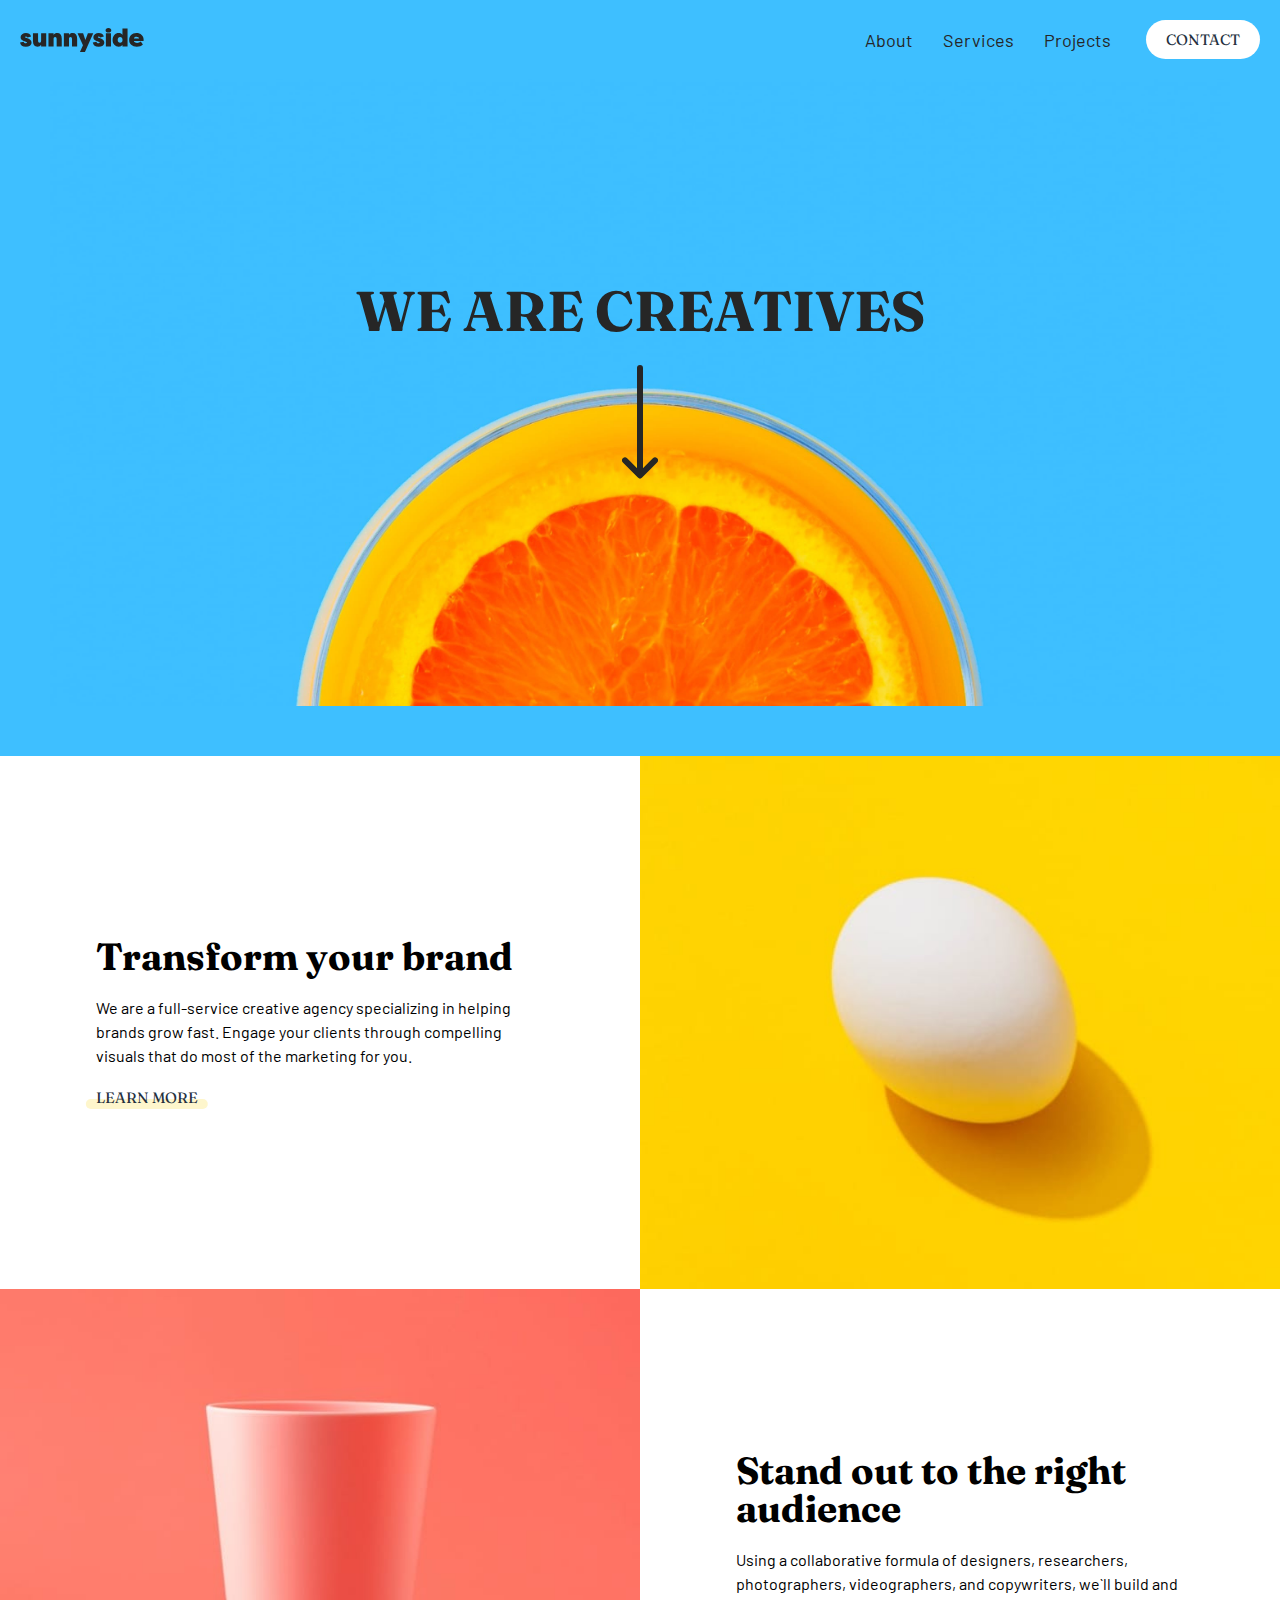
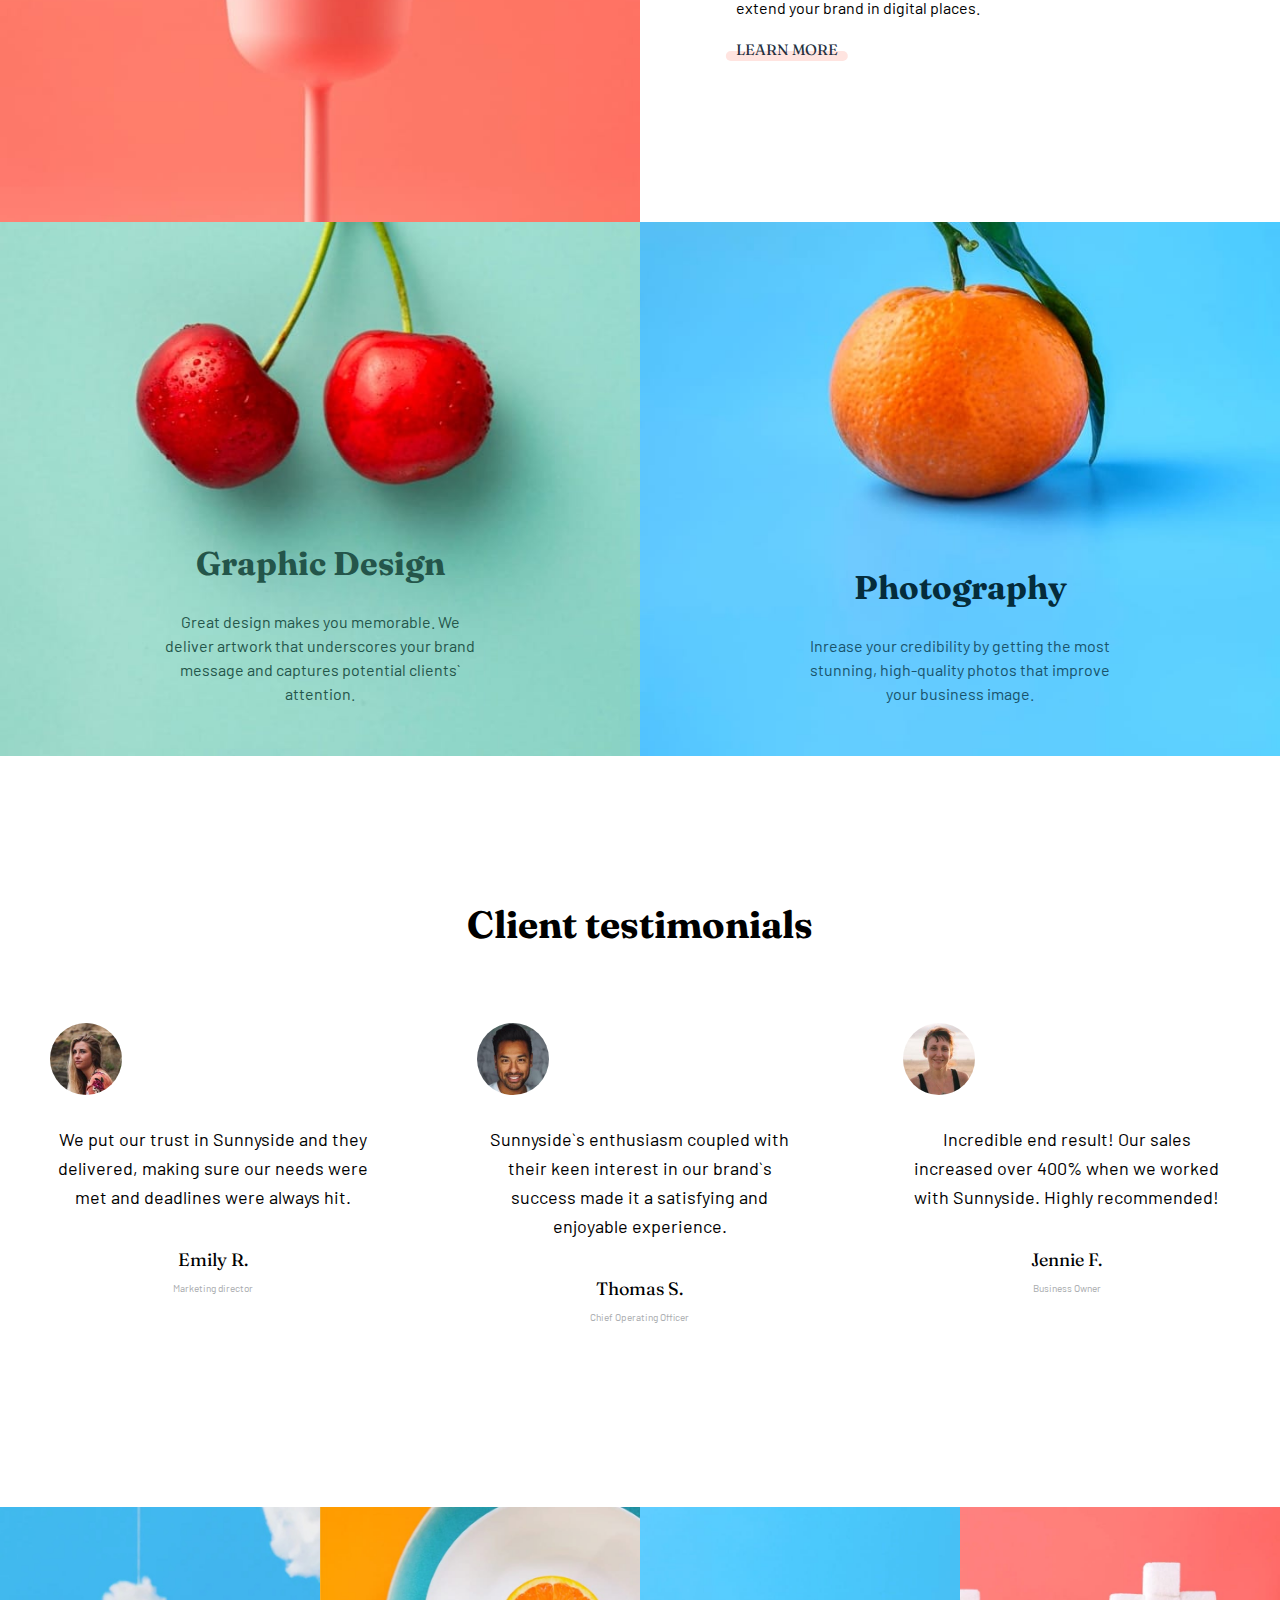
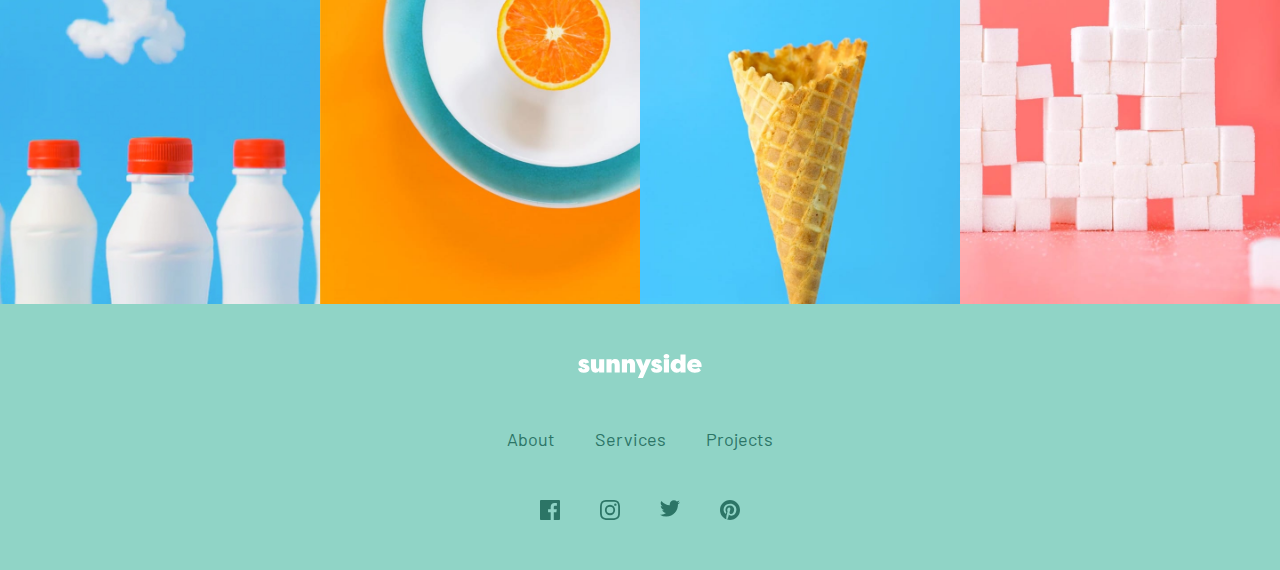
==== commit a1af3407: "pictures" ====
--- a/index.html
+++ b/index.html
@@ -72,7 +72,7 @@
         <p>We are a full-service creative agency specializing in helping brands grow fast. 
             Engage your clients through compelling visuals that do most of the marketing for you.
         </p>
-        <a href="#more">Learn more how to transform your brand</a>
+        <a href="#more">Learn more<span class="u-visuallyHidden"> how to transform your brand</span></a>
         </div>
 </section>
 
@@ -88,7 +88,7 @@
         <p>Using a collaborative formula of designers, researchers, photographers, videographers, 
             and copywriters, we`ll build and extend your brand in digital places.
         </p>
-        <a href="#more">Learn more how to stand out to the right audience</a>
+        <a href="#more">Learn more<span class="u-visuallyHidden">how to stand out to the right audience</span></a>
         </div>
 </section>
 
@@ -122,9 +122,12 @@
         </p>
         </div>
         </section>
-
-
+</div>
+
+
+        <div class="Testimonials">
         <h2>Client testimonials</h2>
+        <div class="Contain">
         <figure>
             <img src="assets/image-emily.jpg" width="72" height="72" alt="Emily R.">
         <blockquote>
@@ -157,8 +160,11 @@
                     <cite>Business Owner</cite>
                 </figcaption>
     </figure>
-
-    
+</div>
+</div>
+        
+        
+        <div class="Pictures">
         <picture>
             <source media="(min-width: 800px)" srcset="assets/desktop/image-gallery-milkbottles.jpg" width="360" height="447">
             <img src="assets/mobile/image-gallery-milkbottles.jpg" width="188" height="188" alt="milk">
@@ -175,7 +181,7 @@
             <source media="(min-width: 800px)" srcset="assets/desktop/image-gallery-sugar-cubes.jpg" width="360" height="447">
             <img src="assets/mobile/image-gallery-sugar-cubes.jpg"  width="188" height="188" alt="sugar">
         </picture>
-   
+        </div>   
         
 </main>
 
@@ -201,7 +207,7 @@
         <nav aria-label="Social">
             <ul>
                 <li>
-                    <a href="https://www.facebook.com/" target="blank">
+                    <a href="https://www.facebook.com/" target="_blank">
                         <svg aria-hidden="true" focusable="false" width="20" height="20" xmlns="http://www.w3.org/2000/svg">
                             <path d="M18.896 0H1.104C.494 0 0 .494 0 1.104v17.793C0 19.506.494 20 1.104 20h9.58v-7.745H8.076V9.237h2.606V7.01c0-2.583 1.578-3.99 3.883-3.99 1.104 0 2.052.082 2.329.119v2.7h-1.598c-1.254 0-1.496.597-1.496 1.47v1.928h2.989l-.39 3.018h-2.6V20h5.098c.608 0 1.102-.494 1.102-1.104V1.104C20 .494 19.506 0 18.896 0z" fill="#2C7566" fill-rule="nonzero"/>
                         </svg>
@@ -211,7 +217,7 @@
             </a>
                 </li>
                 <li>
-                    <a href="https://www.instagram.com/" target="blank">
+                    <a href="https://www.instagram.com/" target="_blank">
                         <svg aria-hidden="true" focusable="false" width="20" height="20" xmlns="http://www.w3.org/2000/svg">
                             <path d="M10 1.802c2.67 0 2.987.01 4.042.059 2.71.123 3.975 1.409 4.099 4.099.048 1.054.057 1.37.057 4.04 0 2.672-.01 2.988-.057 4.042-.124 2.687-1.387 3.975-4.1 4.099-1.054.048-1.37.058-4.041.058-2.67 0-2.987-.01-4.04-.058-2.718-.124-3.977-1.416-4.1-4.1-.048-1.054-.058-1.37-.058-4.041 0-2.67.01-2.986.058-4.04.124-2.69 1.387-3.977 4.1-4.1 1.054-.048 1.37-.058 4.04-.058zM10 0C7.284 0 6.944.012 5.877.06 2.246.227.227 2.242.061 5.877.01 6.944 0 7.284 0 10s.012 3.057.06 4.123c.167 3.632 2.182 5.65 5.817 5.817 1.067.048 1.407.06 4.123.06s3.057-.012 4.123-.06c3.629-.167 5.652-2.182 5.816-5.817.05-1.066.061-1.407.061-4.123s-.012-3.056-.06-4.122C19.777 2.249 17.76.228 14.124.06 13.057.01 12.716 0 10 0zm0 4.865a5.135 5.135 0 100 10.27 5.135 5.135 0 000-10.27zm0 8.468a3.333 3.333 0 110-6.666 3.333 3.333 0 010 6.666zm5.338-9.87a1.2 1.2 0 100 2.4 1.2 1.2 0 000-2.4z" fill="#2C7566" fill-rule="nonzero"/>
                         </svg>
@@ -223,7 +229,7 @@
                         <svg aria-hidden="true" focusable="false" width="20" height="17" xmlns="http://www.w3.org/2000/svg">
                         <path d="M20 2.172a8.192 8.192 0 01-2.357.646 4.11 4.11 0 001.805-2.27 8.22 8.22 0 01-2.606.996A4.096 4.096 0 0013.847.248c-2.65 0-4.596 2.472-3.998 5.037A11.648 11.648 0 011.392 1a4.109 4.109 0 001.27 5.478 4.086 4.086 0 01-1.858-.513c-.045 1.9 1.318 3.679 3.291 4.075a4.113 4.113 0 01-1.853.07 4.106 4.106 0 003.833 2.849A8.25 8.25 0 010 14.658a11.616 11.616 0 006.29 1.843c7.618 0 11.923-6.434 11.663-12.205A8.354 8.354 0 0020 2.172z" fill="#2C7566" fill-rule="nonzero"/>
                     </svg>
-                <span class="u-visuallyHidden">Follow us on Twitter </span>></a>
+                <span class="u-visuallyHidden">Follow us on Twitter </span></a>
                 </li>
                 <li>
                     <a href="https://www.pinterest.com/" target="blank">
--- a/style.css
+++ b/style.css
@@ -13,9 +13,16 @@
     white-space: nowrap;
     width: 1px;
 }
-img, svg {
+img {
     display: block;
     max-width: 100%;
+    height: auto;
+}
+svg {
+    display: block;
+}
+picture {
+    display: block;
 }
 
 html {
@@ -30,9 +37,21 @@
 h1 {
     font-size: 3rem;
 }
+h2 {
+    font-size: clamp(2rem, 2.5rem + 1vw, 5rem);
+    line-height: 1;
+}
+p {
+    font-size: 1.8rem;
+    line-height: 1.6;
+}
+
 header{
-    background-color: #3ebfff;
     padding: 2rem;
+    background-color: #49bcf2;
+    position: fixed;
+    width: 100%;
+    z-index: 2;
    /* display: flex;
     justify-content: space-between;
     align-items: center;*/
@@ -83,6 +102,7 @@
     border-radius:2.8rem;
     background-color: #fff;
     padding: 1rem 2rem;
+    margin-left: 2rem;
     transition: color 0.3s ease-out, background-color o.3s ease-out;
 
 }
@@ -144,6 +164,7 @@
         display: grid;
         text-align: center;
         align-content: center;
+        justify-items: center;
         padding: 5rem 0;
         max-width: 70%;
     }
@@ -151,7 +172,42 @@
     .Card > div p {
         margin: 2rem 0;
         font-size: 1.6rem;
-    }
+        line-height: 1.5;
+    }
+    .Card a {
+        font-family: 'Fraunces', serif;
+        text-decoration: none;
+        font-size: 1.5rem;
+        text-transform: uppercase;
+        color: #24303E;
+        position: relative;
+    }
+
+    .Card a::after {
+        content: '';
+        display: block;
+        height: 10px;
+        background-color: #FAD400;
+        opacity: 0.2;
+        width: 120%;
+        border-radius: 1rem;
+        margin-top: -0.8rem;
+        transition: opacity 0.3s ease;
+        position: absolute;
+        left: 50%;
+        transform: translate(-50%, 0);
+        z-index: -1;
+    }
+
+    .Card a:hover::after,
+    .Card a:focus-visible::after {
+        opacity: 1;
+    }
+
+    .Card:nth-child(3) a::after {
+        background-color: #FE7766;
+    }
+
 
 
 .Works {
@@ -204,6 +260,107 @@
         color: inherit;
     }
 
+    .Testimonials{
+        text-align:center;
+        margin: 10rem 0;
+    }
+    .Testimonials h2 {
+        margin: 5rem 0;
+    }
+    
+    .Testimonials .Contain{
+        display: grid;
+        grid-auto-flow: r;
+    }
+    
+    .Testimonial figure{
+        display: flex;
+        flex-direction: column;
+        align-items: center;
+        margin: 3rem;
+    }
+    
+    .Testimonials cite{
+        display: block;
+        font-family: 'Barlow', sans-serif;
+        font-size: 1rem;
+        font-style: normal;
+        color: #A7AAAD;
+    }
+
+    .Testimonials blockquote {
+        flex-grow: 1;
+        margin: 3rem 0;
+    }
+
+    .Testimonials img {
+        border-radius: 50%;
+    }
+
+    .Testimonials figcaption {
+        font-size: 1.8rem;
+        font-family: 'Fraunces', serif;
+        line-height: 2;
+    }
+
+    
+.Pictures {
+    display: flex;
+    flex-wrap: wrap;
+}
+
+    .Pictures picture {
+        flex-basis: 50%;
+    }
+
+    .Pictures img {
+        width: 100%;
+        height: 100%;
+        object-fit: cover;
+    }
+
+
+
+    footer{
+        display: flex;
+        flex-direction: column;
+        padding: 5rem;
+        text-align: center;
+        align-items: center;
+        background-color: #90D4C6;
+        color:#2C7566
+    }
+    footer nav ul{
+        display: flex;
+        list-style-type: none;
+    }
+     footer nav:first-of-type{
+
+        margin: 5rem 0;
+     }
+     footer a{
+         display:block;
+         padding: 0 2rem;
+         font-size: 1.8em;
+         text-decoration: none;
+         color: #2C7566;
+         transition: color 0.3s ease-out;
+     }
+     footer path {
+        transition: fill 0.3s ease-out;
+    }
+    footer li svg {
+        flex-grow: 1;
+    }
+    footer a:focus-visible,
+    footer a:hover {
+        color: #fff;
+    }
+     footer a:focus-visible path,
+     footer a:hover path{
+         fill:#fff;
+     }
+
 
 @media (min-width: 30em) {
     .Works {
@@ -212,6 +369,7 @@
 
     .Works .Card > div {
         padding-top: 100%;
+        justify-items: center;
     }
 }
 
@@ -224,6 +382,9 @@
     .hero {
         background-color: #3ebfff;
     }
+    .hero {
+        padding: 5rem;
+    }
 
     .MainNavigation ul {
         display: flex;
@@ -248,7 +409,38 @@
     .Card > div {
         aspect-ratio: initial;
         text-align: left;
-    }
+        justify-items: start;
+    }
+   
+    .Pictures {
+        justify-content: center;
+        flex-wrap: nowrap;
+    }
+
+    .Pictures img {
+        max-width: 36rem;
+    }
+
+    .Pictures picture {
+        flex-basis: auto;
+    }
+
+}
+
+
+@media (min-width: 50em) {
+    .Testimonials {
+        margin: 15rem 0;
+    }
+
+        .Testimonials .Contain {
+            grid-auto-flow: column;
+            grid-auto-columns: minmax(0, 1fr);
+        }
+
+        .Testimonials figure {
+            margin: 3rem 5rem;
+        }
 }
 
 @media (min-width: 70em) {
@@ -256,4 +448,4 @@
         max-width: 50%;
         padding-top: 0;
     }
-}+}
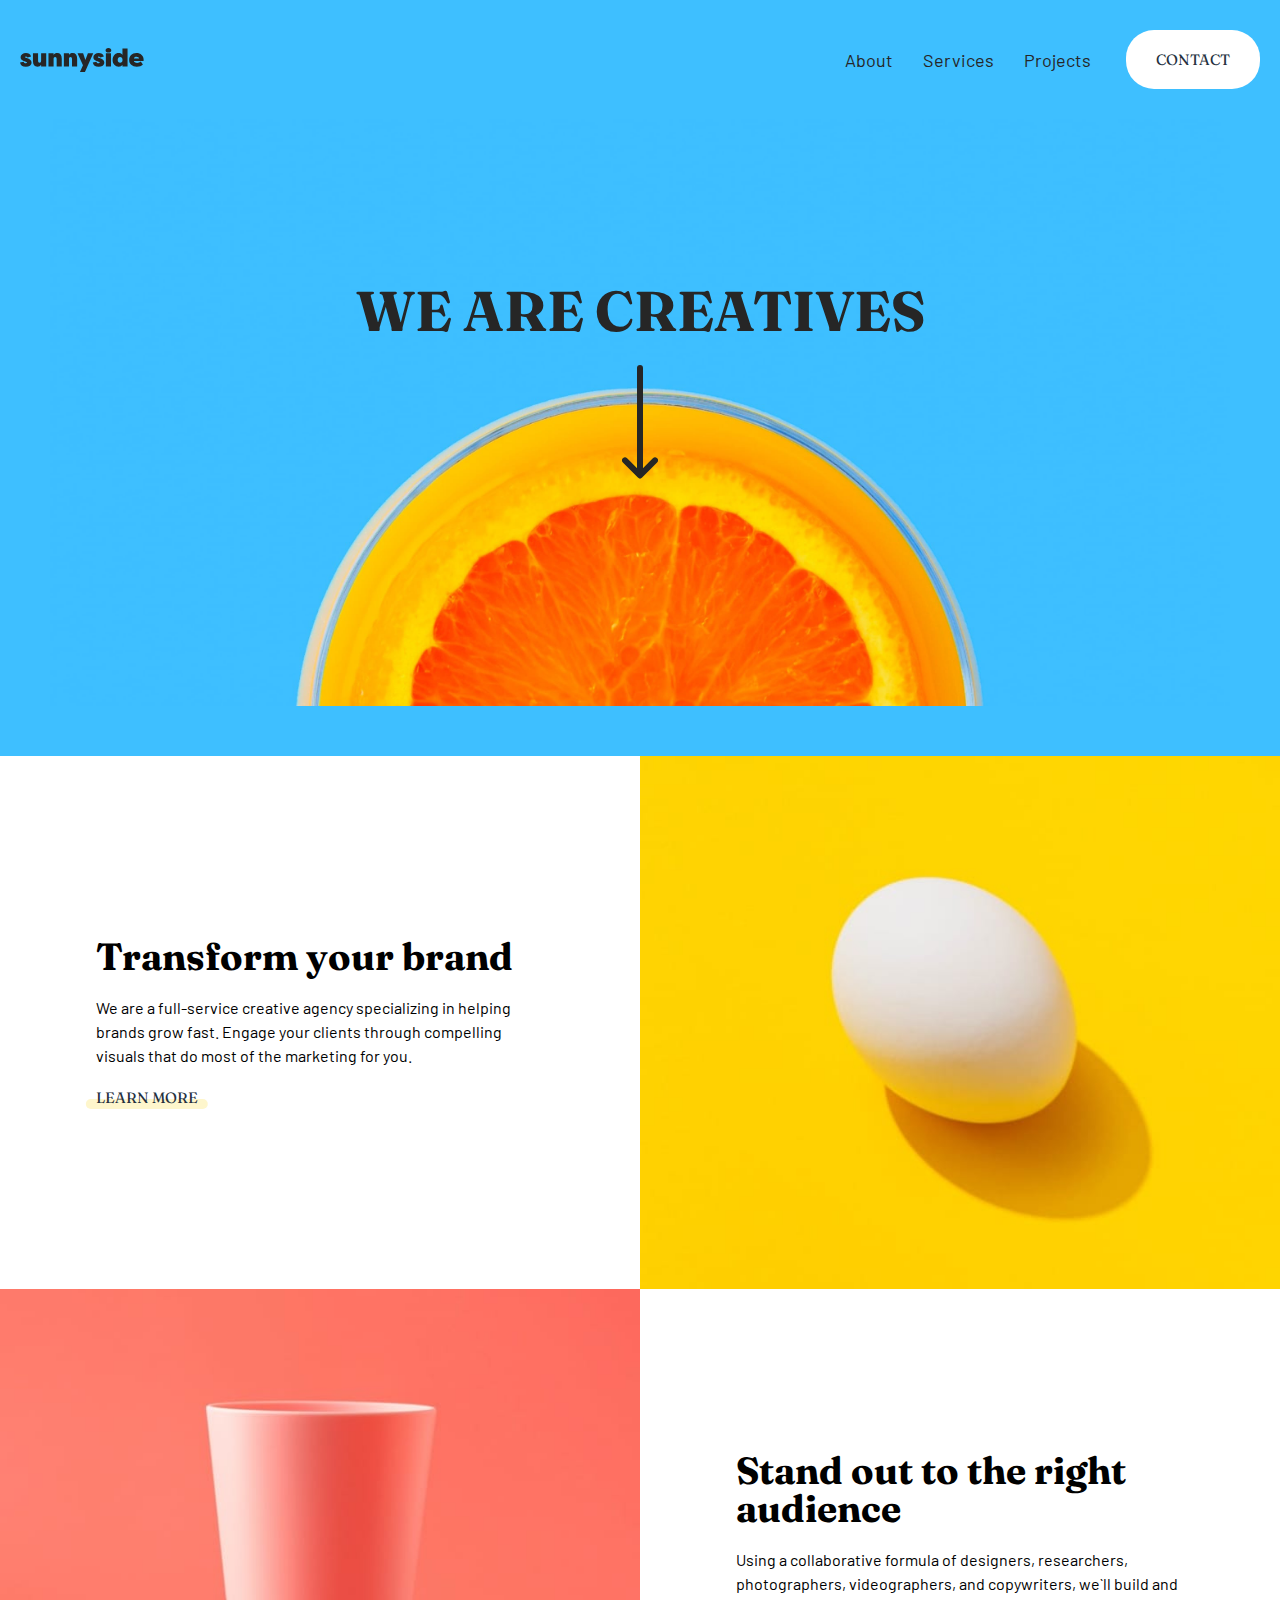
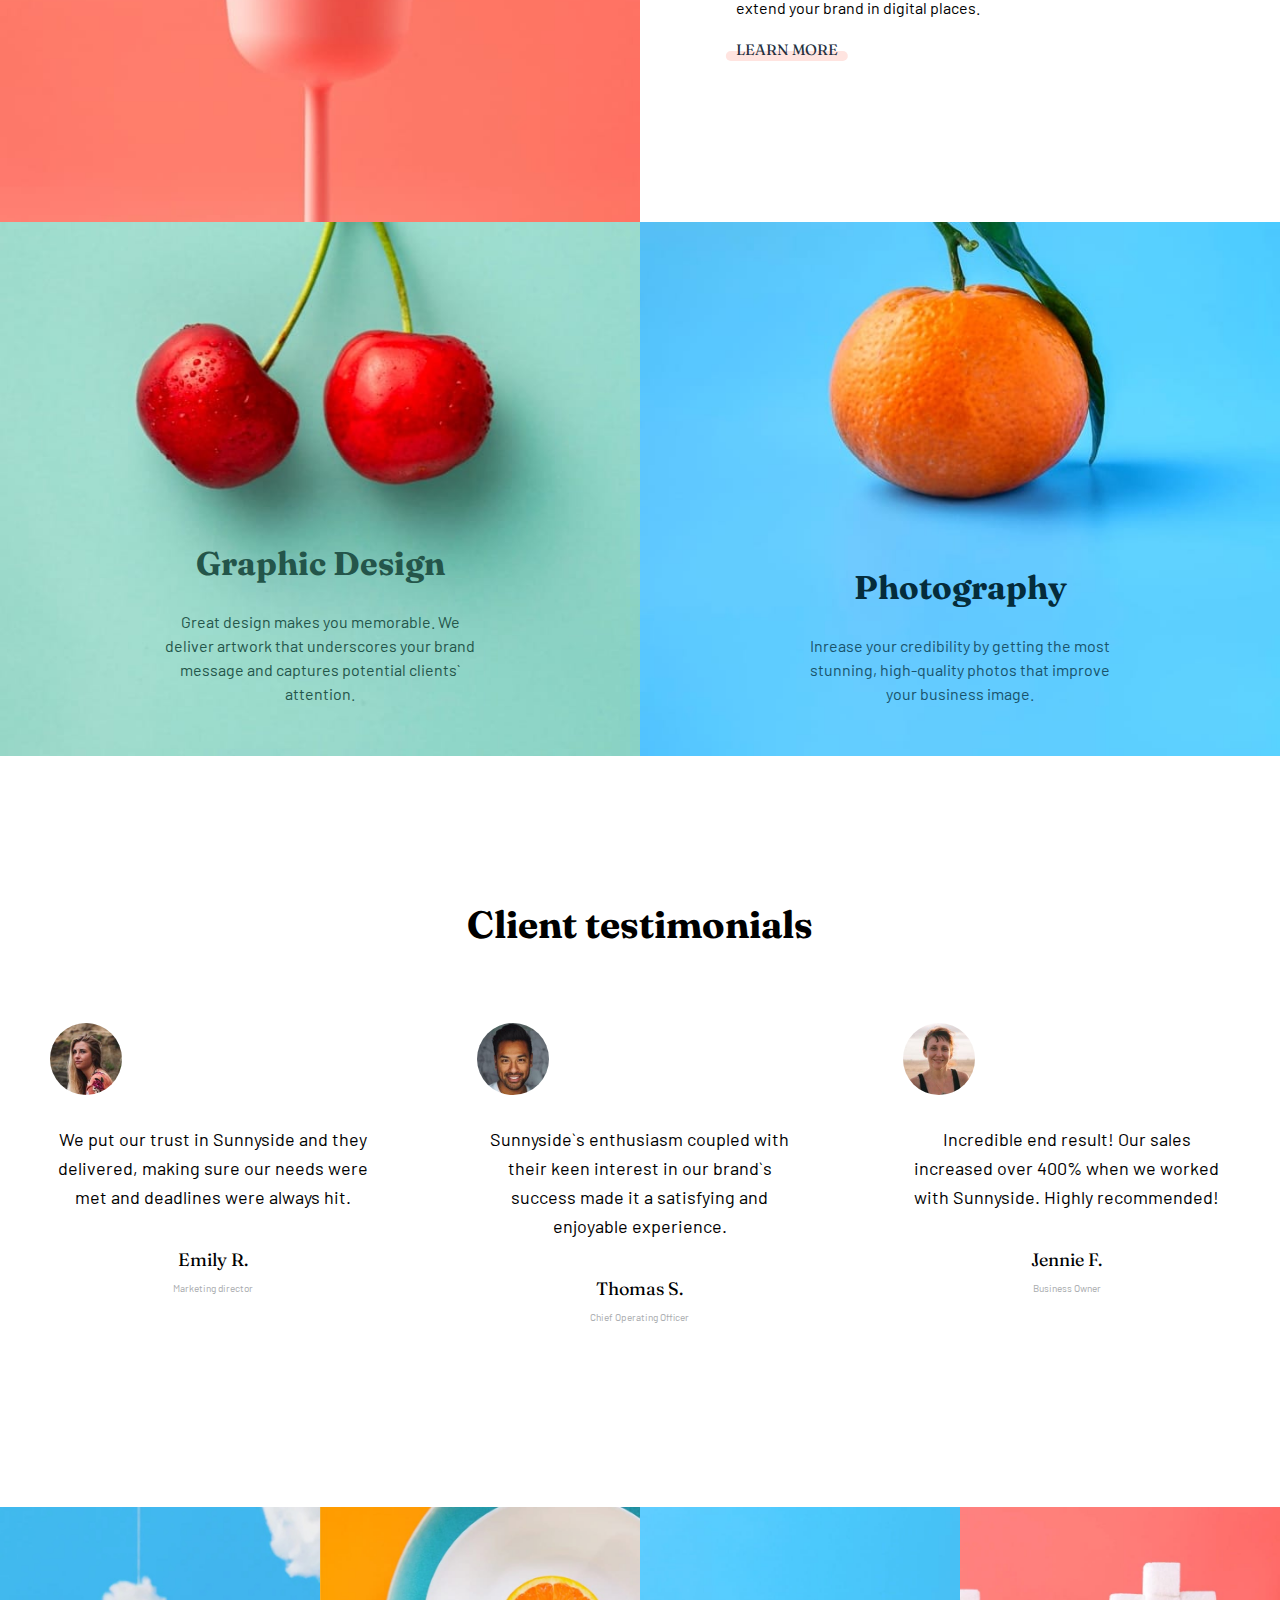
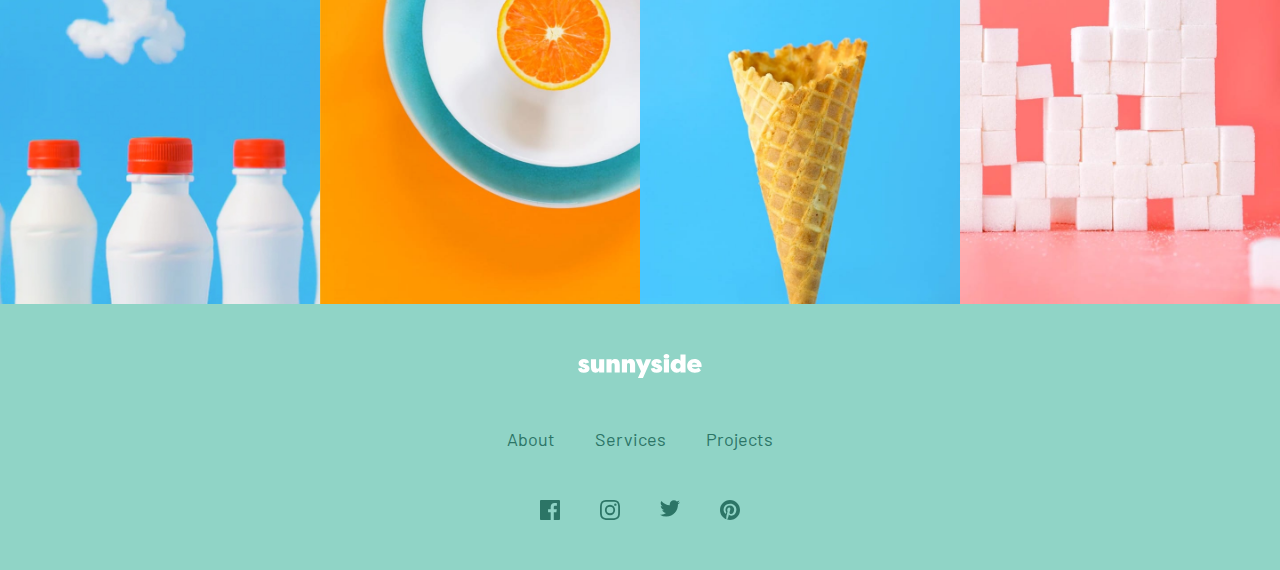
==== commit d20f0f0f: "jss" ====
--- a/index.html
+++ b/index.html
@@ -8,6 +8,7 @@
     <link rel="preconnect" href="https://fonts.googleapis.com">
     <link rel="preconnect" href="https://fonts.gstatic.com" crossorigin>
     <link href="https://fonts.googleapis.com/css2?family=Barlow:wght@600&family=Fraunces:wght@700;900&display=swap" rel="stylesheet">
+    <script defer src="index.js"></script>
     <link rel="stylesheet" href="style.css">
 </head>
 <body>
@@ -18,14 +19,11 @@
         <span class="u-visuallyHidden">Sunnyside agency</span>
             </p>
         <nav class="MainNavigation" aria-label="Main">
-        <button type="button">
-            <svg width="24" height="18" xmlns="http://www.w3.org/2000/svg">
-                <path d="M24 16v2H0v-2h24zm0-8v2H0V8h24zm0-8v2H0V0h24z" fill="#FFF" fill-rule="evenodd"/>
-            </svg>
-            <span class="u-visuallyHidden">Open the main navigation</span>
-            
-        </button>
-        <ul>
+            <button type="button" class="Hamby" aria-expanded="false" aria-controls="primary-nav">
+                <svg width="24" height="18" xmlns="http://www.w3.org/2000/svg"><path d="M24 16v2H0v-2h24zm0-8v2H0V8h24zm0-8v2H0V0h24z" fill="#FFF" fill-rule="evenodd"/></svg>
+                <span class="u-visuallyHidden">Open main navigation</span>
+            </button>
+            <ul class="MainNavigation-list" id="primary-nav">
             <li>
                 <a href="#about">About</a>
             </li>
--- a/style.css
+++ b/style.css
@@ -52,9 +52,6 @@
     position: fixed;
     width: 100%;
     z-index: 2;
-   /* display: flex;
-    justify-content: space-between;
-    align-items: center;*/
 }
 header .Contain{
     display:flex;
@@ -71,49 +68,81 @@
     fill: #262626;
 }
 
-.MainNavigation ul{
-    display:none;
+.MainNavigation {
+    position: relative;
+}
+
+.MainNavigation ul {
+    display: none;
+    opacity: 0;
     list-style-type: none;
-    /*display:flex;*/
-    align-items:center;
-}
-/*.MainNavigation{
-    justify-self: end;
-}*/  
-
-.MainNavigation ul a{
-    padding:0.8rem 1.5rem;
-    display: block;
-    font-size: 1.8rem;
-    color: #262626;
-    text-decoration: none;
-}
-.MainNavigation ul a:hover{
-    text-decoration: underline;
-}
-.MainNavigation ul a:focus-visible{
-    outline: 1px solid #24303E;
-}
-.MainNavigation .Contact{
-    font-family: 'Fraunces', serif;
-    font-size: 1.5rem;
-    text-transform: uppercase;
-    color: #24303E;
-    border-radius:2.8rem;
+    align-items: center;
+    position: absolute;
+    top: 100%;
+    right: 1rem;
     background-color: #fff;
-    padding: 1rem 2rem;
-    margin-left: 2rem;
-    transition: color 0.3s ease-out, background-color o.3s ease-out;
-
-}
-
-.MainNavigation .Contact:focus,
-.MainNavigation .Contact:hover{
-    color: #fff;
-    background-color: rgba(255,255,255,0.5);
-    text-decoration: none;
-}
-
+    flex-direction: column;
+    min-width: calc(100vw - 5rem);
+    transform: translate(0, 5rem);
+    padding: 2rem;
+    transition: opacity 0.5s ease;
+}
+
+    .MainNavigation ul.is-visible {
+        display: flex;
+    }
+
+    .MainNavigation ul.is-active {
+        opacity: 1;
+    }
+
+    .MainNavigation ul::before {
+        display: block;
+        content: '';
+        background-image: url("data:image/svg+xml,%3Csvg width='24' height='24' viewBox='0 0 24 24' fill='none' xmlns='http://www.w3.org/2000/svg'%3E%3Cpath fill-rule='evenodd' clip-rule='evenodd' d='M0 24L24 0V24H0Z' fill='white'/%3E%3C/svg%3E");
+        width: 2.4rem;
+        height: 2.4rem;
+        position: absolute;
+        top: 0;
+        right: 0;
+        transform: translateY(-100%);
+    }
+
+    .MainNavigation ul a {
+        display: block;
+        padding: 0.8rem 1.5rem;
+        margin: 1rem 0;
+        font-size: 1.8rem;
+        color: #262626;
+        text-decoration: none;
+    }
+
+
+    .MainNavigation ul a:hover {
+        text-decoration: underline;
+    }
+
+    .MainNavigation ul a:focus-visible {
+        outline: 1px solid #24303E;
+    }
+
+    .MainNavigation .Contact {
+        font-family: 'Fraunces', serif;
+        font-size: 1.5rem;
+        text-transform: uppercase;
+        color: #24303E;
+        background-color: #FBD600;
+        border-radius: 2.8rem;
+        padding: 2rem 3rem;
+        transition: color 0.3s ease-out, background-color 0.3s ease-out;
+    }
+
+    .MainNavigation .Contact:focus,
+    .MainNavigation .Contact:hover {
+        color: #fff;
+        background-color: #49bcf2;
+        text-decoration: none;
+    }
 button{
     font: inherit; 
     background: transparent;
@@ -386,10 +415,29 @@
         padding: 5rem;
     }
 
+   
     .MainNavigation ul {
+        all: revert;
         display: flex;
-    }
-
+        list-style-type: none;
+        margin: 0;
+        padding: 0;
+        align-items: center;
+    }
+
+    .MainNavigation ul::before {
+        display: none;
+    }
+
+    .MainNavigation .Contact {
+        background-color: #fff;
+        margin-left: 2rem;
+    }
+
+    .MainNavigation .Contact:focus,
+    .MainNavigation .Contact:hover {
+        background-color: #000;
+    }
     .hero img {
         width: 144rem;
     }
